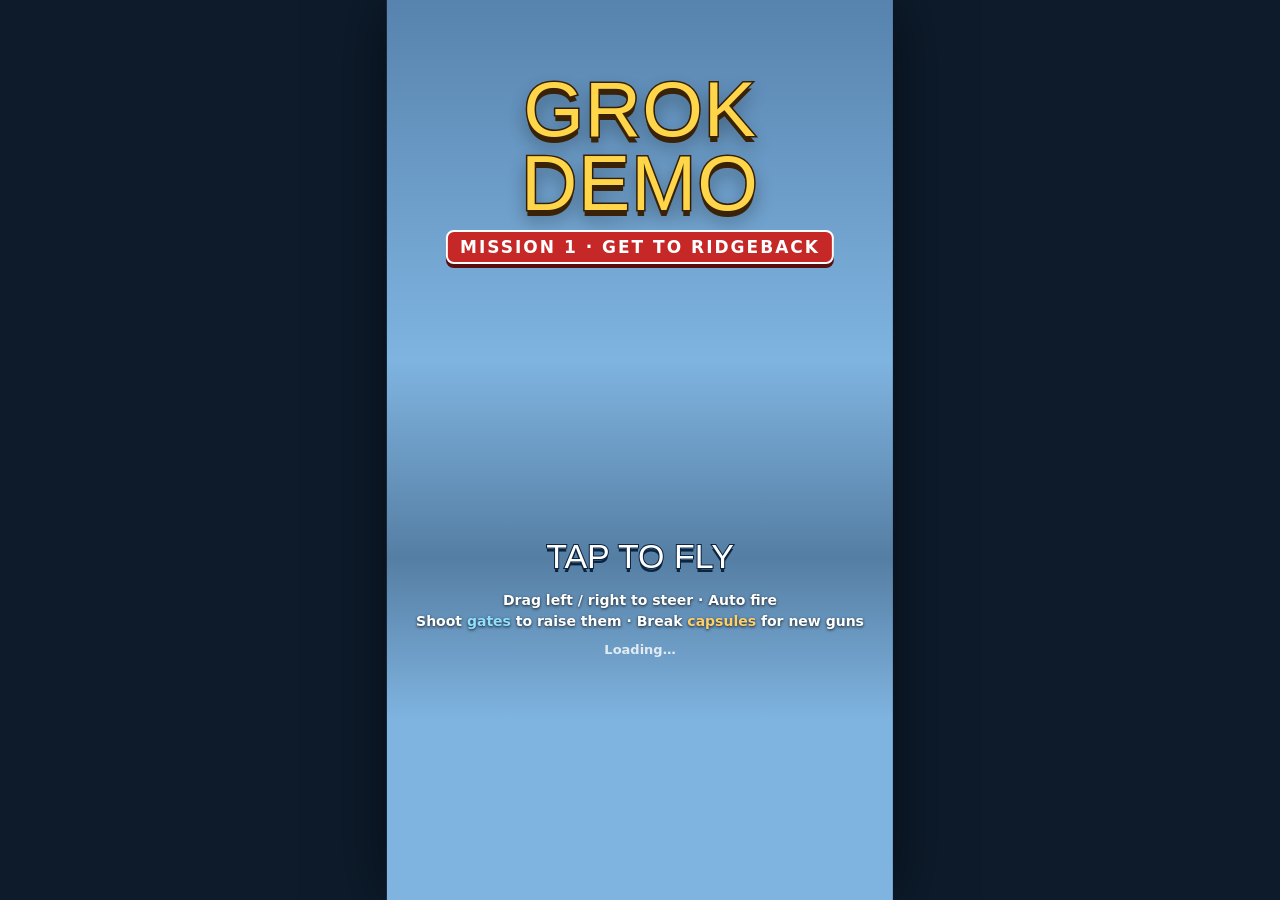
==== index.html @ 75868aa2 "Round 3: Mission 1 'Get to Ridgeback' with Bupé's new art - New top-down sprites cut from Bupé's she" ====
<!doctype html>
<html lang="en">
<head>
<meta charset="utf-8">
<meta name="viewport" content="width=device-width, initial-scale=1, maximum-scale=1, user-scalable=no, viewport-fit=cover">
<meta name="theme-color" content="#5fa4e5">
<meta name="apple-mobile-web-app-capable" content="yes">
<meta name="mobile-web-app-capable" content="yes">
<meta name="apple-mobile-web-app-status-bar-style" content="black-translucent">
<link rel="icon" href="data:,">
<title>Grok Demo · Mission 1: Get to Ridgeback</title>
<link rel="preload" href="assets/terrain.jpg?v=__BUILD__" as="image" crossorigin>
<link rel="preload" href="fonts/nunito.woff2" as="font" type="font/woff2" crossorigin>
<link rel="preload" href="fonts/lilita.woff2" as="font" type="font/woff2" crossorigin>
<link rel="stylesheet" href="style.css?v=__BUILD__">
</head>
<body>
<div id="wrap">
  <canvas id="gl"></canvas>
  <canvas id="ui"></canvas>
  <div id="hud" class="hidden">
    <div class="hudrow">
      <div id="hp"><div id="hpfill"></div><div id="hpseg"></div></div>
      <div id="prog"><div id="progfill"></div><div id="progboss"></div></div>
      <button id="mute" aria-label="Toggle sound">🔊</button>
    </div>
    <div id="weap"></div>
  </div>
  <div id="bossbar" class="hidden">
    <div id="bossname">KINGSTING</div>
    <div id="bossbg"><div id="bossfill"></div><div id="bosshp">0</div></div>
  </div>
  <div id="banner"></div>
  <div id="start" class="screen">
    <div class="logo">
      <div class="logo-top">GROK DEMO</div>
      <div class="logo-sub">MISSION 1 · GET TO RIDGEBACK</div>
    </div>
    <div class="spacer"></div>
    <div class="tap">TAP TO FLY</div>
    <div class="hint">Drag left / right to steer · Auto fire<br>Shoot <b class="b">gates</b> to raise them · Break <b>capsules</b> for new guns</div>
    <div id="loading">Loading…</div>
  </div>
  <div id="end" class="screen hidden">
    <div id="badgewrap">
      <img id="badge" src="assets/badge_complete.webp" alt="Mission complete">
      <div id="shine"></div>
      <div class="bstar s1">★</div><div class="bstar s2">★</div><div class="bstar s3">★</div>
    </div>
    <div class="card">
      <div id="endtitle">MISSION COMPLETE</div>
      <div id="endsub"></div>
      <div class="stats">
        <div><b id="st-kills">0</b><small>Bugs</small></div>
        <div><b id="st-drones">0</b><small>Drones</small></div>
        <div><b id="st-time">0s</b><small>Time</small></div>
      </div>
      <button id="again">FLY AGAIN</button>
    </div>
  </div>
</div>
<script type="module" src="game.js?v=__BUILD__"></script>
</body>
</html>
---- style.css ----
@font-face{font-family:'Lilita';src:url(fonts/lilita.woff2) format('woff2');font-display:swap}
@font-face{font-family:'NunitoG';src:url(fonts/nunito.woff2) format('woff2');font-weight:200 1000;font-display:swap}
*{box-sizing:border-box;-webkit-tap-highlight-color:transparent}
html,body{margin:0;height:100%;overflow:hidden;background:#0d1b2b;touch-action:none;overscroll-behavior:none;-webkit-user-select:none;user-select:none;-webkit-touch-callout:none;font-family:NunitoG,system-ui,sans-serif;color:#fff}
body{position:fixed;inset:0}
#wrap{position:absolute;top:0;bottom:0;left:50%;transform:translateX(-50%);width:100%;overflow:hidden;background:#7fb4e0;touch-action:none}
@media (min-aspect-ratio: 62/100){#wrap{width:calc(100dvh * 0.5625);width:calc(100vh * 0.5625);box-shadow:0 0 60px rgba(0,0,0,.5)}}
@supports (height:100dvh){@media (min-aspect-ratio: 62/100){#wrap{width:calc(100dvh * 0.5625)}}}
canvas{position:absolute;inset:0;width:100%;height:100%;display:block;touch-action:none}
.hidden{display:none!important}
#hud{position:absolute;left:0;right:0;top:0;padding:calc(env(safe-area-inset-top) + 10px) 12px 0;pointer-events:none}
.hudrow{display:flex;align-items:center;gap:10px}
#hp{position:relative;width:104px;height:16px;border-radius:9px;background:rgba(10,30,60,.55);border:2px solid rgba(255,255,255,.9);box-shadow:0 2px 4px rgba(0,0,0,.25);margin-right:12px;overflow:hidden}
#hp:before{content:'\2665';position:absolute;left:-1px;top:50%;transform:translateY(-52%);z-index:2;font-size:15px;color:#fff;text-shadow:0 1px 2px rgba(0,0,0,.6);padding-left:4px}
#hpfill{position:absolute;left:0;top:0;bottom:0;width:100%;background:hsl(120,90%,48%);transition:width .25s,background .25s}
#hpseg{position:absolute;left:50%;top:0;bottom:0;width:2px;margin-left:-1px;background:rgba(10,20,40,.85);z-index:1}
#weap{display:flex;align-items:center;gap:4px;margin-top:6px;font-family:NunitoG,system-ui,sans-serif;font-weight:900;font-size:13px;letter-spacing:.3px;text-shadow:0 1px 0 #123,0 0 4px rgba(0,0,0,.5);padding-left:2px}
#weap img{height:20px;filter:drop-shadow(0 1px 1px rgba(0,0,0,.6))}
#weap i{font-style:normal;color:#dff3ff;margin-left:6px;opacity:.9}
#prog{flex:1;height:12px;border-radius:8px;background:rgba(10,30,60,.45);border:2px solid rgba(255,255,255,.85);position:relative;overflow:visible;box-shadow:0 2px 4px rgba(0,0,0,.25)}
#progfill{position:absolute;left:0;top:0;bottom:0;width:0%;border-radius:6px;background:linear-gradient(#ffe36a,#ffae22)}
#progboss{position:absolute;right:-12px;top:50%;width:28px;height:28px;margin-top:-14px;border-radius:50%;background:#c62828 url(assets/wasp.webp) center/82% no-repeat;border:2px solid #fff;box-shadow:0 2px 4px rgba(0,0,0,.35)}
#mute{pointer-events:auto;width:40px;height:40px;border-radius:50%;border:2px solid rgba(255,255,255,.9);background:rgba(10,30,60,.45);color:#fff;font-size:18px;line-height:1;padding:0;margin-left:10px}
#banner{position:absolute;left:0;right:0;top:32%;text-align:center;font-family:Lilita,sans-serif;font-size:34px;letter-spacing:1px;color:#fff;-webkit-text-stroke:2px #0b2440;paint-order:stroke fill;text-shadow:0 4px 0 #0b2440,0 0 20px rgba(80,180,255,.7);pointer-events:none;opacity:0;transform:scale(.6);transition:opacity .25s,transform .25s}
#banner.show{opacity:1;transform:scale(1)}
#banner.warn{color:#ff5a4a;text-shadow:0 4px 0 #3a0b0b,0 0 24px rgba(255,60,40,.8)}
#banner small{display:block;font-size:17px;font-family:NunitoG,sans-serif;font-weight:900;-webkit-text-stroke:0;text-shadow:0 2px 3px rgba(0,0,0,.6)}
.screen{position:absolute;inset:0;display:flex;flex-direction:column;align-items:center;padding:calc(env(safe-area-inset-top) + 8vh) 20px calc(env(safe-area-inset-bottom) + 27vh)}
#start{background:linear-gradient(rgba(12,40,80,.35),rgba(12,40,80,0) 40%,rgba(8,25,50,.35) 62%,rgba(8,25,50,0) 80%)}
.logo{text-align:center;animation:drop .7s cubic-bezier(.2,1.4,.4,1) both}
.logo-top{font-family:Lilita,sans-serif;font-size:min(17vw,78px);line-height:.95;color:#ffd64a;-webkit-text-stroke:3px #3a2208;paint-order:stroke fill;text-shadow:0 6px 0 #3a2208,0 10px 18px rgba(0,0,0,.45);letter-spacing:1px}
.logo-sub{margin-top:10px;font-weight:900;font-size:min(3.9vw,17px);letter-spacing:2px;white-space:nowrap;color:#fff;background:#c62828;display:inline-block;padding:5px 12px;border-radius:8px;border:2px solid #fff;box-shadow:0 4px 0 #5a0e0e}
.spacer{flex:1}
.tap{font-family:Lilita,sans-serif;font-size:34px;color:#fff;-webkit-text-stroke:2px #0b2440;paint-order:stroke fill;text-shadow:0 4px 0 #0b2440;animation:pulse 1.1s ease-in-out infinite}
.hint{margin-top:14px;text-align:center;font-weight:800;font-size:14px;line-height:1.5;color:#fff;text-shadow:0 1px 3px rgba(0,0,0,.8)}
.hint b{color:#ffcf6a}.hint b.b{color:#8fe0ff}
#loading{margin-top:10px;font-weight:800;font-size:13px;opacity:.8}
@keyframes pulse{50%{transform:scale(1.08)}}
@keyframes drop{from{transform:translateY(-40px) scale(.7);opacity:0}}
#end{justify-content:center;background:rgba(8,20,40,.45)}
.card{width:min(88%,340px);background:linear-gradient(#1f4f86,#123056);border:3px solid #9fdcff;border-radius:22px;padding:22px 18px 20px;text-align:center;box-shadow:0 0 0 4px rgba(10,30,60,.6),0 16px 40px rgba(0,0,0,.5),inset 0 2px 0 rgba(255,255,255,.25);animation:drop .45s cubic-bezier(.2,1.4,.4,1) both}
#endtitle{font-family:Lilita,sans-serif;font-size:34px;color:#ffd64a;-webkit-text-stroke:2px #3a2208;paint-order:stroke fill;text-shadow:0 4px 0 #3a2208}
#end.lose #endtitle{color:#ff6a5a;-webkit-text-stroke-color:#3a0b0b;text-shadow:0 4px 0 #3a0b0b}
#endsub{font-weight:800;font-size:15px;margin-top:4px;opacity:.95}
.stats{display:flex;justify-content:space-around;margin:12px 0 18px}
.stats b{display:block;font-family:Lilita,sans-serif;font-size:28px;font-weight:400}
.stats small{font-weight:800;opacity:.8;font-size:12px;text-transform:uppercase;letter-spacing:1px}
#again{pointer-events:auto;font-family:Lilita,sans-serif;font-size:28px;color:#fff;border:0;border-radius:16px;padding:12px 34px;background:linear-gradient(#7fe05a,#3aa52a);box-shadow:0 5px 0 #1f6a14,0 8px 16px rgba(0,0,0,.35);-webkit-text-stroke:1.5px #1f5a14;paint-order:stroke fill;text-shadow:0 2px 0 #1f5a14;letter-spacing:1px}
#again:active{transform:translateY(3px);box-shadow:0 2px 0 #1f6a14}
#bossbar{position:absolute;left:14px;right:14px;top:calc(env(safe-area-inset-top) + 84px);pointer-events:none;text-align:center;animation:drop .5s cubic-bezier(.2,1.4,.4,1) both}
#bossname{display:inline-block;font-family:Lilita,sans-serif;font-size:20px;letter-spacing:2px;color:#fff;background:linear-gradient(#d8342a,#8a1410);border:2px solid #ffd0c0;border-radius:8px;padding:1px 14px 2px;box-shadow:0 3px 0 #4a0808;-webkit-text-stroke:1px #4a0808;paint-order:stroke fill;margin-bottom:-3px;position:relative;z-index:1}
#bossbg{position:relative;height:20px;border-radius:11px;background:#2a2f3a;border:3px solid #1b1e24;box-shadow:0 0 0 2px rgba(255,255,255,.75),0 4px 10px rgba(0,0,0,.4);overflow:hidden}
#bossfill{position:absolute;left:0;top:0;bottom:0;width:100%;background:linear-gradient(#ff8a4a,#e0321a 60%,#a81a0a);transition:width .12s}
#bosshp{position:absolute;inset:0;font-family:Lilita,sans-serif;font-size:15px;line-height:15px;color:#fff;-webkit-text-stroke:1px #3a0808;paint-order:stroke fill}
#end{justify-content:center;gap:6px}
#badgewrap{position:relative;width:min(96%,420px);aspect-ratio:820/336;margin-bottom:-4px;animation:badgepop .7s cubic-bezier(.2,1.5,.4,1) both;filter:drop-shadow(0 10px 18px rgba(0,0,0,.45))}
#badge{width:100%;height:100%;display:block}
#shine{position:absolute;inset:0;-webkit-mask:url(assets/badge_complete.webp) center/100% 100% no-repeat;mask:url(assets/badge_complete.webp) center/100% 100% no-repeat;background:linear-gradient(105deg,rgba(255,255,255,0) 35%,rgba(255,255,255,.85) 48%,rgba(255,250,210,.9) 52%,rgba(255,255,255,0) 65%) no-repeat;background-size:250% 100%;background-position:130% 0;mix-blend-mode:screen}
#end.play #shine{animation:shine 2.6s .7s ease-in-out infinite}
.bstar{position:absolute;width:9.4%;aspect-ratio:1;margin:-4.7% 0 0 -4.7%;display:flex;align-items:center;justify-content:center;font-size:min(9vw,40px);line-height:1;color:#ffd64a;-webkit-text-stroke:2px #6a3a00;paint-order:stroke fill;text-shadow:0 0 12px rgba(255,210,80,.9);opacity:0;transform:scale(0)}
.bstar.s1{left:37.4%;top:23.2%}.bstar.s2{left:50%;top:12.8%}.bstar.s3{left:62.4%;top:23.2%}
#end.play .bstar.on{animation:starpop .45s cubic-bezier(.2,1.8,.4,1) forwards}
#end.play .bstar.s1.on{animation-delay:.8s}#end.play .bstar.s2.on{animation-delay:1.05s}#end.play .bstar.s3.on{animation-delay:1.3s}
#end.lose #badgewrap{display:none}
#end .card{padding-top:16px}
#endtitle{font-size:28px}
@keyframes badgepop{0%{transform:scale(.2);opacity:0}60%{opacity:1}100%{transform:scale(1)}}
@keyframes shine{0%{background-position:130% 0}45%,100%{background-position:-30% 0}}
@keyframes starpop{0%{opacity:0;transform:scale(0) rotate(-40deg)}100%{opacity:1;transform:scale(1) rotate(0)}}
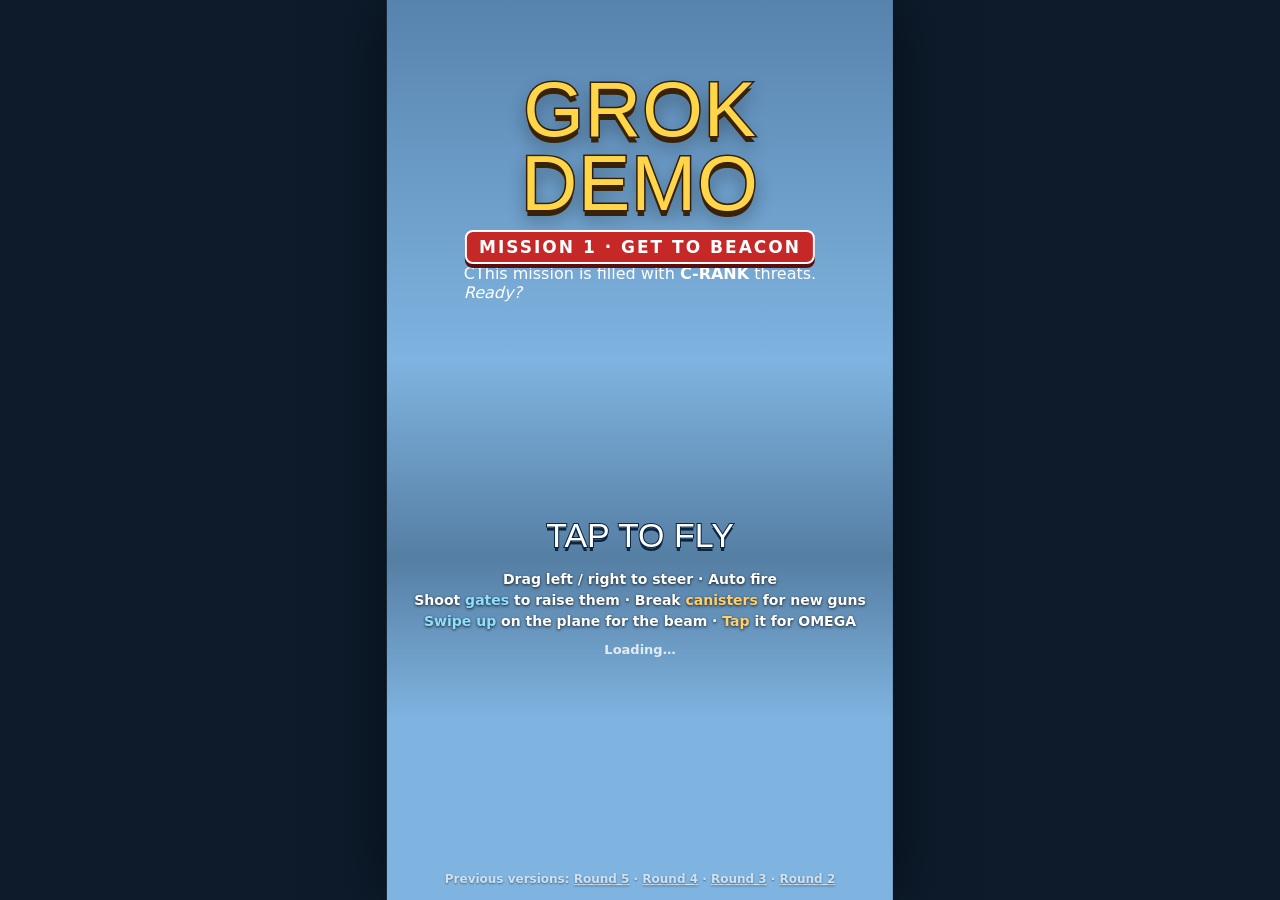
==== commit b4f3de18: "Round 6: the alien race is the Xora (Xora Queen, XORA results label, 'Xora swarm incoming' banner, R" ====
--- a/index.html
+++ b/index.html
@@ -8,10 +8,11 @@
 <meta name="mobile-web-app-capable" content="yes">
 <meta name="apple-mobile-web-app-status-bar-style" content="black-translucent">
 <link rel="icon" href="data:,">
-<title>Grok Demo · Mission 1: Get to Ridgeback</title>
+<title>Grok Demo · Mission 1: Get to Beacon</title>
 <link rel="preload" href="assets/terrain.jpg?v=__BUILD__" as="image" crossorigin>
 <link rel="preload" href="fonts/nunito.woff2" as="font" type="font/woff2" crossorigin>
 <link rel="preload" href="fonts/lilita.woff2" as="font" type="font/woff2" crossorigin>
+<link rel="preload" href="fonts/luckiest.woff2" as="font" type="font/woff2" crossorigin>
 <link rel="stylesheet" href="style.css?v=__BUILD__">
 </head>
 <body>
@@ -24,39 +25,60 @@
       <div id="prog"><div id="progfill"></div><div id="progboss"></div></div>
       <button id="mute" aria-label="Toggle sound">🔊</button>
     </div>
+    <div id="omega"><div id="omegafill"></div><span class="ol">OMEGA</span><span class="or">TAP THE PLANE!</span></div>
     <div id="weap"></div>
+    <div id="loot">
+      <span id="coinBox" class="lb"><i id="coinico" class="ico coin"></i><b id="coinN">0</b></span>
+      <span id="gemBox" class="lb hidden"><i id="gemico" class="ico gem"></i><b id="gemN">0</b></span>
+      <span id="diaBox" class="lb hidden"><i id="diaico" class="ico dia"></i><b id="diaN">0</b></span>
+    </div>
   </div>
   <div id="bossbar" class="hidden">
-    <div id="bossname">KINGSTING</div>
+    <div id="bossname">XORA QUEEN</div>
     <div id="bossbg"><div id="bossfill"></div><div id="bosshp">0</div></div>
   </div>
   <div id="banner"></div>
+  <div id="threat"></div>
   <div id="start" class="screen">
     <div class="logo">
       <div class="logo-top">GROK DEMO</div>
-      <div class="logo-sub">MISSION 1 · GET TO RIDGEBACK</div>
+      <div class="logo-sub">MISSION 1 · GET TO BEACON</div>
     </div>
+    <div class="threatcard"><span class="rank c">C</span><span>This mission is filled with <b>C-RANK</b> threats.<br><em>Ready?</em></span></div>
     <div class="spacer"></div>
     <div class="tap">TAP TO FLY</div>
-    <div class="hint">Drag left / right to steer · Auto fire<br>Shoot <b class="b">gates</b> to raise them · Break <b>capsules</b> for new guns</div>
+    <div class="hint">Drag left / right to steer · Auto fire<br>Shoot <b class="b">gates</b> to raise them · Break <b>canisters</b> for new guns<br><b class="b">Swipe up</b> on the plane for the beam · <b class="p">Tap</b> it for OMEGA</div>
     <div id="loading">Loading…</div>
+    <div id="prevver" onpointerdown="event.stopPropagation()">Previous versions: <a href="v5/">Round 5</a> · <a href="v4/">Round 4</a> · <a href="v3/">Round 3</a> · <a href="v2/">Round 2</a></div>
   </div>
   <div id="end" class="screen hidden">
+    <svg width="0" height="0" style="position:absolute" aria-hidden="true"><defs>
+      <radialGradient id="sgOn" cx="40%" cy="32%" r="75%"><stop offset="0" stop-color="#fff9c4"/><stop offset=".4" stop-color="#ffd83a"/><stop offset=".8" stop-color="#f59a00"/><stop offset="1" stop-color="#d86f00"/></radialGradient>
+      <radialGradient id="sgOff" cx="40%" cy="32%" r="75%"><stop offset="0" stop-color="#8a93a6"/><stop offset="1" stop-color="#454c5c"/></radialGradient>
+    </defs></svg>
     <div id="badgewrap">
+      <div id="rays"></div>
       <img id="badge" src="assets/badge_complete.webp" alt="Mission complete">
       <div id="shine"></div>
-      <div class="bstar s1">★</div><div class="bstar s2">★</div><div class="bstar s3">★</div>
+      <div class="bstar s1"></div><div class="bstar s2"></div><div class="bstar s3"></div>
     </div>
     <div class="card">
       <div id="endtitle">MISSION COMPLETE</div>
       <div id="endsub"></div>
+      <div id="rules"></div>
       <div class="stats">
-        <div><b id="st-kills">0</b><small>Bugs</small></div>
+        <div><b id="st-kills">0</b><small>Xora</small></div>
         <div><b id="st-drones">0</b><small>Drones</small></div>
         <div><b id="st-time">0s</b><small>Time</small></div>
       </div>
+      <div id="coinsum">
+        <div class="cs-top"><i class="ico coin"></i><b id="st-coins">0</b><small>COINS</small></div>
+        <div id="cs-rows"></div>
+        <div class="cs-gems"><span><i class="ico gem"></i>&times;<b id="st-gems">0</b></span><span><i class="ico dia"></i>&times;<b id="st-dia">0</b></span><span id="cs-bank"></span></div>
+      </div>
       <button id="again">FLY AGAIN</button>
     </div>
+    <canvas id="endfx"></canvas>
   </div>
 </div>
 <script type="module" src="game.js?v=__BUILD__"></script>
--- a/style.css
+++ b/style.css
@@ -19,7 +19,7 @@
 #weap i{font-style:normal;color:#dff3ff;margin-left:6px;opacity:.9}
 #prog{flex:1;height:12px;border-radius:8px;background:rgba(10,30,60,.45);border:2px solid rgba(255,255,255,.85);position:relative;overflow:visible;box-shadow:0 2px 4px rgba(0,0,0,.25)}
 #progfill{position:absolute;left:0;top:0;bottom:0;width:0%;border-radius:6px;background:linear-gradient(#ffe36a,#ffae22)}
-#progboss{position:absolute;right:-12px;top:50%;width:28px;height:28px;margin-top:-14px;border-radius:50%;background:#c62828 url(assets/wasp.webp) center/82% no-repeat;border:2px solid #fff;box-shadow:0 2px 4px rgba(0,0,0,.35)}
+#progboss{position:absolute;right:-12px;top:50%;width:28px;height:28px;margin-top:-14px;border-radius:50%;background:#c62828 url(assets/r2_boss.webp) center/86% no-repeat;border:2px solid #fff;box-shadow:0 2px 4px rgba(0,0,0,.35)}
 #mute{pointer-events:auto;width:40px;height:40px;border-radius:50%;border:2px solid rgba(255,255,255,.9);background:rgba(10,30,60,.45);color:#fff;font-size:18px;line-height:1;padding:0;margin-left:10px}
 #banner{position:absolute;left:0;right:0;top:32%;text-align:center;font-family:Lilita,sans-serif;font-size:34px;letter-spacing:1px;color:#fff;-webkit-text-stroke:2px #0b2440;paint-order:stroke fill;text-shadow:0 4px 0 #0b2440,0 0 20px rgba(80,180,255,.7);pointer-events:none;opacity:0;transform:scale(.6);transition:opacity .25s,transform .25s}
 #banner.show{opacity:1;transform:scale(1)}
@@ -67,3 +67,5 @@
 @keyframes badgepop{0%{transform:scale(.2);opacity:0}60%{opacity:1}100%{transform:scale(1)}}
 @keyframes shine{0%{background-position:130% 0}45%,100%{background-position:-30% 0}}
 @keyframes starpop{0%{opacity:0;transform:scale(0) rotate(-40deg)}100%{opacity:1;transform:scale(1) rotate(0)}}
+#prevver{position:absolute;bottom:calc(env(safe-area-inset-bottom) + 14px);left:50%;transform:translateX(-50%);font-size:12px;font-weight:700;color:#fff;opacity:.6;white-space:nowrap;text-shadow:0 1px 2px rgba(0,0,0,.7)}
+#prevver a{color:#fff;text-decoration:underline}
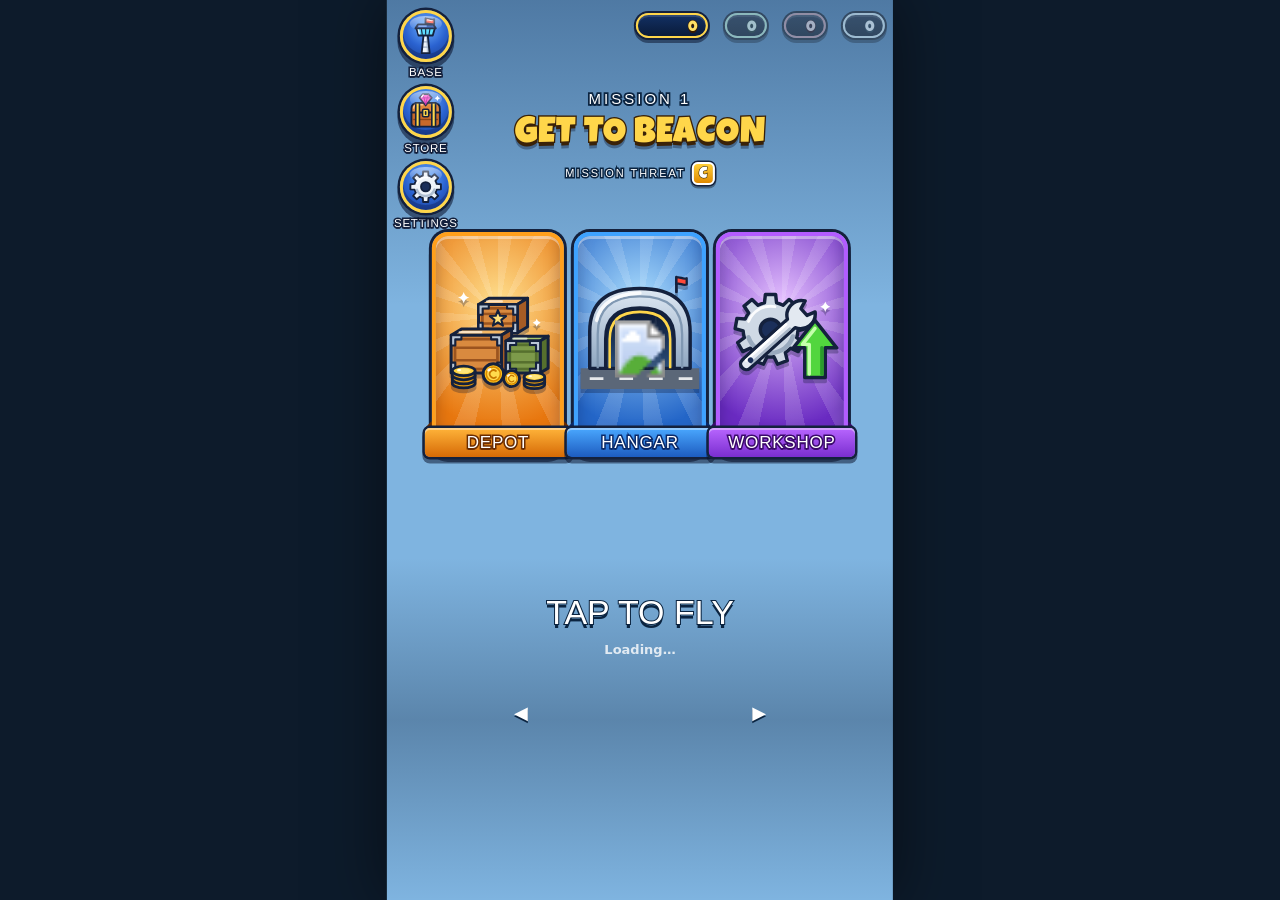
==== commit 2ba22f93: "Round 13 (area A): home screen, Workshop, Settings, bank, preview panels, SHOT DOWN rebuilt, hard re" ====
--- a/index.html
+++ b/index.html
@@ -14,6 +14,7 @@
 <link rel="preload" href="fonts/lilita.woff2" as="font" type="font/woff2" crossorigin>
 <link rel="preload" href="fonts/luckiest.woff2" as="font" type="font/woff2" crossorigin>
 <link rel="stylesheet" href="style.css?v=__BUILD__">
+<link rel="stylesheet" href="meta.css?v=__BUILD__">
 </head>
 <body>
 <div id="wrap">
@@ -23,13 +24,14 @@
     <div class="hudrow">
       <div id="hp"><div id="hpfill"></div><div id="hpseg"></div></div>
       <div id="prog"><div id="progfill"></div><div id="progboss"></div></div>
-      <button id="mute" aria-label="Toggle sound">🔊</button>
+      <button id="mute" aria-label="Toggle sound"><svg viewBox="0 0 32 32" aria-hidden="true"><path d="M4 12 H10 L18 5 V27 L10 20 H4 Z" fill="#fff" stroke="#14213d" stroke-width="2.4" stroke-linejoin="round"/><path class="mw" d="M22 11 Q25 16 22 21 M25.5 7.5 Q31 16 25.5 24.5" fill="none" stroke="#fff" stroke-width="2.6" stroke-linecap="round"/><path class="mx" d="M22 12 L30 20 M30 12 L22 20" stroke="#ff6a5a" stroke-width="3.4" stroke-linecap="round"/></svg></button>
     </div>
-    <div id="omega"><div id="omegafill"></div><span class="ol">OMEGA</span><span class="or">TAP THE PLANE!</span></div>
+    <div id="omega"><div id="omegafill"></div><span class="ol">OMEGA</span><span class="or"><i class="dtap"></i><i class="dtap d2"></i></span></div>
     <div id="weap"></div>
     <div id="loot">
       <span id="coinBox" class="lb"><i id="coinico" class="ico coin"></i><b id="coinN">0</b></span>
       <span id="gemBox" class="lb hidden"><i id="gemico" class="ico gem"></i><b id="gemN">0</b></span>
+      <span id="rbBox" class="lb hidden"><i id="rbico" class="ico ruby"></i><b id="rbN">0</b></span>
       <span id="diaBox" class="lb hidden"><i id="diaico" class="ico dia"></i><b id="diaN">0</b></span>
     </div>
   </div>
@@ -39,17 +41,34 @@
   </div>
   <div id="banner"></div>
   <div id="threat"></div>
+  <div id="tut"></div>
   <div id="start" class="screen">
-    <div class="logo">
-      <div class="logo-top">GROK DEMO</div>
-      <div class="logo-sub">MISSION 1 · GET TO BEACON</div>
+    <!-- round 13: the home screen: Base, Store and Settings top left, the bank top right, the mission, the Depot, Hangar and Workshop cards (art drawn by meta.js) -->
+    <div id="t-left" class="t-ui">
+      <button class="t-ico" id="tb-base" data-open="base" aria-label="Base"><i class="t-btn" data-art="base"></i><span>BASE</span></button>
+      <button class="t-ico" id="tb-store" data-open="store" aria-label="Store"><i class="t-btn" data-art="store"></i><span>STORE</span></button>
+      <button class="t-ico" id="tb-settings" data-open="settings" aria-label="Settings"><i class="t-btn" data-art="settings"></i><span>SETTINGS</span></button>
     </div>
-    <div class="threatcard"><span class="rank c">C</span><span>This mission is filled with <b>C-RANK</b> threats.<br><em>Ready?</em></span></div>
+    <div id="t-bank" class="t-ui">
+      <span class="t-pill coins" id="tbk-coins"><i class="ico coin"></i><b>0</b></span>
+      <span class="t-pill gems" id="tbk-gems"><i class="ico gem"></i><b>0</b></span>
+      <span class="t-pill rubies" id="tbk-rubies"><i class="ico ruby"></i><b>0</b></span>
+      <span class="t-pill diamonds" id="tbk-diamonds"><i class="ico dia"></i><b>0</b></span>
+    </div>
+    <div id="t-mission">
+      <div class="tm-kick">MISSION 1</div>
+      <div class="tm-name">GET TO BEACON</div>
+      <div class="tm-threat"><span>MISSION THREAT</span><span class="rank c">C</span></div>
+    </div>
+    <div id="t-cards" class="t-ui">
+      <button class="t-card depot" id="tc-depot" data-open="depot" aria-label="Depot"><span class="tc-in"><span class="tc-art" data-art="depot"></span><i class="tc-glint"></i></span><span class="tc-name">DEPOT</span></button>
+      <button class="t-card hangar" id="tc-hangar" data-open="hangar" aria-label="Hangar"><span class="tc-in"><span class="tc-art" data-art="hangar"></span><i class="tc-glint"></i></span><span class="tc-name">HANGAR</span></button>
+      <button class="t-card workshop" id="tc-workshop" data-open="workshop" aria-label="Workshop"><span class="tc-in"><span class="tc-art" data-art="workshop"></span><i class="tc-glint"></i></span><span class="tc-name">WORKSHOP</span><i class="tc-badge" id="tc-ws-badge"></i></button>
+    </div>
     <div class="spacer"></div>
     <div class="tap">TAP TO FLY</div>
-    <div class="hint">Drag left / right to steer · Auto fire<br>Shoot <b class="b">gates</b> to raise them · Break <b>canisters</b> for new guns<br><b class="b">Swipe up</b> on the plane for the beam · <b class="p">Tap</b> it for OMEGA</div>
+    <div id="steerhand" aria-hidden="true"><div class="track"><i class="al">◀</i><i class="ar">▶</i></div><div class="sh"></div></div>
     <div id="loading">Loading…</div>
-    <div id="prevver" onpointerdown="event.stopPropagation()">Previous versions: <a href="v5/">Round 5</a> · <a href="v4/">Round 4</a> · <a href="v3/">Round 3</a> · <a href="v2/">Round 2</a></div>
   </div>
   <div id="end" class="screen hidden">
     <svg width="0" height="0" style="position:absolute" aria-hidden="true"><defs>
@@ -61,26 +80,33 @@
       <img id="badge" src="assets/badge_complete.webp" alt="Mission complete">
       <div id="shine"></div>
       <div class="bstar s1"></div><div class="bstar s2"></div><div class="bstar s3"></div>
+      <div id="lplate"><b>SHOT DOWN</b></div>
     </div>
-    <div class="card">
-      <div id="endtitle">MISSION COMPLETE</div>
-      <div id="endsub"></div>
-      <div id="rules"></div>
-      <div class="stats">
-        <div><b id="st-kills">0</b><small>Xora</small></div>
-        <div><b id="st-drones">0</b><small>Drones</small></div>
-        <div><b id="st-time">0s</b><small>Time</small></div>
-      </div>
-      <div id="coinsum">
-        <div class="cs-top"><i class="ico coin"></i><b id="st-coins">0</b><small>COINS</small></div>
-        <div id="cs-rows"></div>
-        <div class="cs-gems"><span><i class="ico gem"></i>&times;<b id="st-gems">0</b></span><span><i class="ico dia"></i>&times;<b id="st-dia">0</b></span><span id="cs-bank"></span></div>
-      </div>
-      <button id="again">FLY AGAIN</button>
+    <!-- round 13: SHOT DOWN in the results style: how far you got, the coins you keep, one picture of the cause -->
+    <div id="lose">
+      <div id="l-dist"><div class="l-track"><div id="l-fill"></div><i id="l-plane"></i></div><i class="l-beacon" data-art="beacon"></i></div>
+      <div id="l-coins"><i class="ico coin"></i><b id="l-coinN">0</b></div>
+      <div id="l-stones"></div>
+      <div id="l-cause"><div class="l-pic"></div><b></b></div>
+      <div class="l-btns"><button id="upg">UPGRADE</button><button id="again">FLY AGAIN</button></div>
     </div>
+    <!-- round 7: the Mission Complete sequence (coins, drones, star bonus, stones, total) -->
+    <div id="res">
+      <div id="r-name">BEACON IN SIGHT</div>
+      <div id="r-coins"><div class="r-halo"></div><i id="r-coinico" class="ico coin"></i><span id="r-coinW"><b id="r-coinN">0</b><div id="r-bonus"></div></span></div>
+      <div id="r-drones"><div class="r-dtop"><i id="r-droneico" class="ico drone"></i><b id="r-droneN">0</b><div class="r-dlab"><span>DRONES</span><div id="r-mult">&times;0.4</div></div></div></div>
+      <div id="r-stones"></div>
+      <button id="again2" class="againbtn">CONTINUE</button>
+      <div id="r-bank"></div>
+    </div>
+    <div id="r-flash"></div>
     <canvas id="endfx"></canvas>
   </div>
+  <!-- round 13: the panels (Workshop, Settings, Store, Depot, Hangar, Base) slide up over the title; meta.js fills them -->
+  <div id="meta" class="hidden"><div class="m-scrim"></div><div class="m-sheet"><div class="m-head"><div class="m-title"></div><button class="m-close" aria-label="Close"></button></div><div class="m-body"></div></div></div>
+  <div id="mfx"></div>
 </div>
+<script type="module" src="meta.js?v=__BUILD__"></script>
 <script type="module" src="game.js?v=__BUILD__"></script>
 </body>
 </html>
--- a/style.css
+++ b/style.css
@@ -27,26 +27,12 @@
 #banner small{display:block;font-size:17px;font-family:NunitoG,sans-serif;font-weight:900;-webkit-text-stroke:0;text-shadow:0 2px 3px rgba(0,0,0,.6)}
 .screen{position:absolute;inset:0;display:flex;flex-direction:column;align-items:center;padding:calc(env(safe-area-inset-top) + 8vh) 20px calc(env(safe-area-inset-bottom) + 27vh)}
 #start{background:linear-gradient(rgba(12,40,80,.35),rgba(12,40,80,0) 40%,rgba(8,25,50,.35) 62%,rgba(8,25,50,0) 80%)}
-.logo{text-align:center;animation:drop .7s cubic-bezier(.2,1.4,.4,1) both}
-.logo-top{font-family:Lilita,sans-serif;font-size:min(17vw,78px);line-height:.95;color:#ffd64a;-webkit-text-stroke:3px #3a2208;paint-order:stroke fill;text-shadow:0 6px 0 #3a2208,0 10px 18px rgba(0,0,0,.45);letter-spacing:1px}
-.logo-sub{margin-top:10px;font-weight:900;font-size:min(3.9vw,17px);letter-spacing:2px;white-space:nowrap;color:#fff;background:#c62828;display:inline-block;padding:5px 12px;border-radius:8px;border:2px solid #fff;box-shadow:0 4px 0 #5a0e0e}
 .spacer{flex:1}
 .tap{font-family:Lilita,sans-serif;font-size:34px;color:#fff;-webkit-text-stroke:2px #0b2440;paint-order:stroke fill;text-shadow:0 4px 0 #0b2440;animation:pulse 1.1s ease-in-out infinite}
-.hint{margin-top:14px;text-align:center;font-weight:800;font-size:14px;line-height:1.5;color:#fff;text-shadow:0 1px 3px rgba(0,0,0,.8)}
-.hint b{color:#ffcf6a}.hint b.b{color:#8fe0ff}
 #loading{margin-top:10px;font-weight:800;font-size:13px;opacity:.8}
 @keyframes pulse{50%{transform:scale(1.08)}}
 @keyframes drop{from{transform:translateY(-40px) scale(.7);opacity:0}}
 #end{justify-content:center;background:rgba(8,20,40,.45)}
-.card{width:min(88%,340px);background:linear-gradient(#1f4f86,#123056);border:3px solid #9fdcff;border-radius:22px;padding:22px 18px 20px;text-align:center;box-shadow:0 0 0 4px rgba(10,30,60,.6),0 16px 40px rgba(0,0,0,.5),inset 0 2px 0 rgba(255,255,255,.25);animation:drop .45s cubic-bezier(.2,1.4,.4,1) both}
-#endtitle{font-family:Lilita,sans-serif;font-size:34px;color:#ffd64a;-webkit-text-stroke:2px #3a2208;paint-order:stroke fill;text-shadow:0 4px 0 #3a2208}
-#end.lose #endtitle{color:#ff6a5a;-webkit-text-stroke-color:#3a0b0b;text-shadow:0 4px 0 #3a0b0b}
-#endsub{font-weight:800;font-size:15px;margin-top:4px;opacity:.95}
-.stats{display:flex;justify-content:space-around;margin:12px 0 18px}
-.stats b{display:block;font-family:Lilita,sans-serif;font-size:28px;font-weight:400}
-.stats small{font-weight:800;opacity:.8;font-size:12px;text-transform:uppercase;letter-spacing:1px}
-#again{pointer-events:auto;font-family:Lilita,sans-serif;font-size:28px;color:#fff;border:0;border-radius:16px;padding:12px 34px;background:linear-gradient(#7fe05a,#3aa52a);box-shadow:0 5px 0 #1f6a14,0 8px 16px rgba(0,0,0,.35);-webkit-text-stroke:1.5px #1f5a14;paint-order:stroke fill;text-shadow:0 2px 0 #1f5a14;letter-spacing:1px}
-#again:active{transform:translateY(3px);box-shadow:0 2px 0 #1f6a14}
 #bossbar{position:absolute;left:14px;right:14px;top:calc(env(safe-area-inset-top) + 84px);pointer-events:none;text-align:center;animation:drop .5s cubic-bezier(.2,1.4,.4,1) both}
 #bossname{display:inline-block;font-family:Lilita,sans-serif;font-size:20px;letter-spacing:2px;color:#fff;background:linear-gradient(#d8342a,#8a1410);border:2px solid #ffd0c0;border-radius:8px;padding:1px 14px 2px;box-shadow:0 3px 0 #4a0808;-webkit-text-stroke:1px #4a0808;paint-order:stroke fill;margin-bottom:-3px;position:relative;z-index:1}
 #bossbg{position:relative;height:20px;border-radius:11px;background:#2a2f3a;border:3px solid #1b1e24;box-shadow:0 0 0 2px rgba(255,255,255,.75),0 4px 10px rgba(0,0,0,.4);overflow:hidden}
@@ -61,11 +47,468 @@
 .bstar.s1{left:37.4%;top:23.2%}.bstar.s2{left:50%;top:12.8%}.bstar.s3{left:62.4%;top:23.2%}
 #end.play .bstar.on{animation:starpop .45s cubic-bezier(.2,1.8,.4,1) forwards}
 #end.play .bstar.s1.on{animation-delay:.8s}#end.play .bstar.s2.on{animation-delay:1.05s}#end.play .bstar.s3.on{animation-delay:1.3s}
-#end.lose #badgewrap{display:none}
-#end .card{padding-top:16px}
-#endtitle{font-size:28px}
 @keyframes badgepop{0%{transform:scale(.2);opacity:0}60%{opacity:1}100%{transform:scale(1)}}
 @keyframes shine{0%{background-position:130% 0}45%,100%{background-position:-30% 0}}
 @keyframes starpop{0%{opacity:0;transform:scale(0) rotate(-40deg)}100%{opacity:1;transform:scale(1) rotate(0)}}
-#prevver{position:absolute;bottom:calc(env(safe-area-inset-bottom) + 14px);left:50%;transform:translateX(-50%);font-size:12px;font-weight:700;color:#fff;opacity:.6;white-space:nowrap;text-shadow:0 1px 2px rgba(0,0,0,.7)}
-#prevver a{color:#fff;text-decoration:underline}
+/* ---- round 5 ---- */
+@font-face{font-family:'LuckiestG';src:url(fonts/luckiest.woff2) format('woff2');font-display:swap}
+/* Omega Beam charge bar */
+#omega{position:relative;width:150px;height:14px;margin-top:7px;border-radius:8px;background:rgba(30,10,60,.55);border:2px solid rgba(230,210,255,.9);overflow:hidden;box-shadow:0 2px 4px rgba(0,0,0,.25)}
+#omegafill{position:absolute;left:0;top:0;bottom:0;width:0;background:linear-gradient(90deg,#6a2cff,#b77bff 70%,#f2e6ff);transition:width .15s}
+#omega span{position:absolute;inset:0;font-family:LuckiestG,Lilita,sans-serif;font-size:11px;line-height:14px;letter-spacing:1px;padding-left:6px;color:#fff;-webkit-text-stroke:.6px #2a0a4a;paint-order:stroke fill}
+#omega .or{display:none;text-align:center;padding:0}
+#omega.full{border-color:#fff;animation:omegaPulse .6s ease-in-out infinite alternate}
+#omega.full .ol{display:none}#omega.full .or{display:block}
+#omega.full #omegafill{background:linear-gradient(90deg,#9a5cff,#f4e8ff,#9a5cff);background-size:200% 100%;animation:omegaFlow 1s linear infinite}
+@keyframes omegaPulse{from{box-shadow:0 0 6px 2px rgba(190,140,255,.7)}to{box-shadow:0 0 16px 6px rgba(230,200,255,1)}}
+@keyframes omegaFlow{to{background-position:-200% 0}}
+#weap i.bm{color:#9fe0ff}#weap i.drain{color:#ff8a7a}
+/* Mission Complete: the gold strip stomps down, cartoon stars thud into their slots */
+#endfx{position:absolute;inset:0;width:100%;height:100%;pointer-events:none;z-index:5}
+#badgewrap{animation:none;opacity:0}
+#badgewrap.stomp{animation:stomp .62s cubic-bezier(.55,0,1,.45) both}
+@keyframes stomp{0%{opacity:0;transform:scale(3.4) rotate(-6deg)}20%{opacity:1}53%{transform:scale(1) rotate(0)}64%{transform:scale(1.1,.84) translateY(6%)}78%{transform:scale(.96,1.05)}90%{transform:scale(1.02,.98)}100%{opacity:1;transform:scale(1)}}
+#end.play #shine{animation:none}
+#end.landed #shine{animation:shine 2.6s .6s ease-in-out infinite}
+.bstar{width:12.5%;margin:-6.25% 0 0 -6.25%;font-size:0;text-shadow:none;-webkit-text-stroke:0;filter:drop-shadow(0 3px 0 rgba(60,30,0,.55))}
+.bstar svg{width:100%;height:100%;display:block;overflow:visible}
+.bstar.off{opacity:0;transform:scale(.7)}
+#end.landed .bstar.off{opacity:.8;transform:scale(.72);transition:opacity .3s,transform .3s}
+#end.play .bstar.on{animation:none;opacity:0}
+#end.play .bstar.on.pop{animation:starpop .3s cubic-bezier(.2,1.8,.4,1) forwards}
+#end.play .bstar.on.land{animation:starland .5s cubic-bezier(.6,0,1,.5) forwards}
+@keyframes starland{0%{opacity:0;transform:scale(3) rotate(-35deg)}40%{opacity:1}46%{transform:scale(1) rotate(0)}62%{transform:scale(1.28,.72)}78%{transform:scale(.9,1.12)}90%{transform:scale(1.05,.95)}100%{opacity:1;transform:scale(1)}}
+#end.mega .bstar.on svg{animation:starGlow .8s ease-in-out infinite alternate}
+@keyframes starGlow{from{filter:drop-shadow(0 0 4px #fff3a0)}to{filter:drop-shadow(0 0 16px #ffe060) brightness(1.15)}}
+#rays{position:absolute;left:50%;top:44%;width:190%;aspect-ratio:1;transform:translate(-50%,-50%);border-radius:50%;opacity:0;pointer-events:none;z-index:-1;
+  background:repeating-conic-gradient(from 0deg,rgba(255,236,150,.55) 0 9deg,rgba(255,236,150,0) 9deg 22deg);-webkit-mask:radial-gradient(closest-side,#000 25%,transparent 100%);mask:radial-gradient(closest-side,#000 25%,transparent 100%)}
+#end.nice #rays{opacity:.45;animation:spin 14s linear infinite;transition:opacity .6s}
+#end.mega #rays{opacity:1;animation:spin 7s linear infinite;transition:opacity .4s}
+#end.mega #badgewrap{filter:drop-shadow(0 0 22px rgba(255,220,90,.95)) drop-shadow(0 10px 18px rgba(0,0,0,.45))}
+@keyframes spin{to{transform:translate(-50%,-50%) rotate(360deg)}}
+#end.shk-big{animation:shkBig .45s ease-out}
+#end.shk-small{animation:shkSmall .22s ease-out}
+@keyframes shkBig{0%{transform:translate(0,0)}15%{transform:translate(-9px,11px)}30%{transform:translate(8px,-7px)}45%{transform:translate(-6px,5px)}60%{transform:translate(4px,-3px)}80%{transform:translate(-2px,1px)}100%{transform:translate(0,0)}}
+@keyframes shkSmall{0%{transform:translate(0,0)}25%{transform:translate(-3px,4px)}50%{transform:translate(3px,-2px)}75%{transform:translate(-1px,1px)}100%{transform:translate(0,0)}}
+/* ---- round 6 ---- */
+/* HUD loot counters (coins, gems, diamonds) */
+#loot{position:absolute;right:12px;top:calc(env(safe-area-inset-top) + 58px);display:flex;flex-direction:column;align-items:flex-end;gap:4px}
+#loot .lb{display:flex;align-items:center;gap:4px;padding:2px 9px 2px 3px;border-radius:14px;background:rgba(40,24,0,.55);border:2px solid rgba(255,220,110,.95);box-shadow:0 2px 4px rgba(0,0,0,.3);font-family:LuckiestG,Lilita,sans-serif;font-size:16px;line-height:18px;color:#ffe066;-webkit-text-stroke:.8px #3a1d00;paint-order:stroke fill;min-width:62px;justify-content:flex-start}
+#loot .lb b{font-weight:400}
+#loot #gemBox{border-color:#7dffb0;color:#bfffd8;background:rgba(0,40,20,.55)}
+#loot #diaBox{border-color:#bff4ff;color:#e8fbff;background:rgba(0,30,50,.55)}
+.ico{display:inline-block;width:20px;height:20px;background:center/contain no-repeat;vertical-align:middle}
+.ico.coin{background-image:var(--coin)}.ico.gem{background-image:var(--gem)}.ico.dia{background-image:var(--dia)}
+#loot .bump{animation:lbump .22s ease-out}
+@keyframes lbump{40%{transform:scale(1.18)}}
+#weap i.rf{color:#d8ff6a}
+/* threat ranks */
+.rank{flex:none;width:40px;height:40px;border-radius:9px;display:flex;align-items:center;justify-content:center;font-family:LuckiestG,Lilita,sans-serif;font-size:28px;padding-top:4px;color:#fff;-webkit-text-stroke:1.2px #2a1a00;paint-order:stroke fill;border:2px solid #fff;box-shadow:0 3px 0 rgba(0,0,0,.35)}
+.rank.c{background:linear-gradient(#ffcf3a,#e08a00)}
+#threat{position:absolute;left:-4%;right:-4%;top:21%;display:flex;align-items:center;justify-content:center;gap:12px;padding:12px 0;pointer-events:none;opacity:0;transform:scaleY(0);
+  background:repeating-linear-gradient(-45deg,rgba(20,0,0,.9) 0 18px,rgba(150,10,10,.9) 18px 36px);border-top:4px solid #ffcf3a;border-bottom:4px solid #ffcf3a;box-shadow:0 0 30px rgba(255,40,20,.8)}
+#threat.show{animation:thrIn .45s cubic-bezier(.2,1.6,.4,1) forwards,thrFlash .5s .45s steps(2) 6}
+#threat.out{opacity:1;transform:scaleY(1);animation:thrOut .35s ease-in forwards}
+#threat .tr-rank{width:58px;height:58px;border-radius:12px;background:linear-gradient(#ff5a3a,#a8100a);border:3px solid #fff;font-family:LuckiestG,Lilita,sans-serif;font-size:42px;padding-top:6px;display:flex;align-items:center;justify-content:center;color:#fff;-webkit-text-stroke:1.5px #3a0000;paint-order:stroke fill;box-shadow:0 0 18px rgba(255,80,40,.9)}
+#threat .tr-txt{text-align:left}
+#threat b{display:block;font-family:LuckiestG,Lilita,sans-serif;font-weight:400;font-size:30px;line-height:1;color:#ffcf3a;-webkit-text-stroke:1.5px #3a0a00;paint-order:stroke fill;text-shadow:0 3px 0 #3a0a00;letter-spacing:1px}
+#threat small{display:block;margin-top:4px;font-family:LuckiestG,Lilita,sans-serif;font-size:16.5px;letter-spacing:1px;color:#fff;-webkit-text-stroke:1px #3a0000;paint-order:stroke fill}
+@keyframes thrIn{0%{opacity:0;transform:scaleY(0) scaleX(1.4)}100%{opacity:1;transform:scaleY(1)}}
+@keyframes thrFlash{0%{filter:brightness(1)}100%{filter:brightness(1.6)}}
+@keyframes thrOut{to{opacity:0;transform:scaleY(0)}}
+/* results: coin tally */
+/* the weapon line leaves room for the loot counters on the right */
+#weap{flex-wrap:wrap;max-width:calc(100% - 92px);row-gap:0}
+#weap b,#weap i{white-space:nowrap}
+/* results: the card is taller now (coin tally), so centre it in the full screen */
+#end{padding-top:calc(env(safe-area-inset-top) + 3vh);padding-bottom:calc(env(safe-area-inset-bottom) + 2vh)}
+/* ---- round 7 ---- */
+/* HUD ruby counter */
+.ico.ruby{background-image:var(--ruby)}.ico.drone{background-image:var(--drone)}
+#loot #rbBox{border-color:#ff8aa0;color:#ffd0da;background:rgba(50,0,12,.55)}
+/* Mission Complete: the old card is only for SHOT DOWN; the win screen is the timed #res sequence */
+#end.lose #res,#end.lose #r-flash{display:none}
+#end.win{gap:0;justify-content:flex-start;padding-top:calc(env(safe-area-inset-top) + 5.5vh);padding-bottom:calc(env(safe-area-inset-bottom) + 2vh)}
+#badgewrap.shown{animation:none;opacity:1;transform:none}
+.bstar.on.shown{opacity:1!important;transform:none!important;animation:none!important}
+#res{position:relative;width:min(94%,372px);flex:1;max-height:560px;display:flex;flex-direction:column;align-items:center;justify-content:space-evenly;margin-top:-10px;padding:14px 12px 16px;border-radius:28px;
+  background:radial-gradient(130% 70% at 50% 18%,rgba(44,104,178,.94),rgba(16,40,84,.95) 70%);border:3px solid #9fdcff;box-shadow:0 0 0 4px rgba(10,30,60,.55),0 18px 40px rgba(0,0,0,.5),inset 0 2px 0 rgba(255,255,255,.25);
+  opacity:0;transform:translateY(40px) scale(.92)}
+#end.win.landed #res{opacity:1;transform:none;transition:opacity .25s,transform .45s cubic-bezier(.2,1.5,.4,1)}
+#res>*{flex:none}
+#r-name{font-family:Lilita,sans-serif;font-size:36px;line-height:1;padding-top:6px;letter-spacing:1px;color:#ffd64a;-webkit-text-stroke:2px #3a2208;paint-order:stroke fill;text-shadow:0 4px 0 #3a2208,0 0 18px rgba(255,200,60,.35);opacity:0;transform:translateY(-60px) scale(1.5)}
+#r-name.rin{animation:rDrop .5s cubic-bezier(.3,1.6,.5,1) forwards}
+@keyframes rDrop{0%{opacity:0;transform:translateY(-60px) scale(1.5)}55%{opacity:1;transform:translateY(4px) scale(.95,1.08)}75%{transform:translateY(0) scale(1.05,.95)}100%{opacity:1;transform:none}}
+/* coins */
+#r-coins{position:relative;display:flex;align-items:center;justify-content:center;gap:12px;height:100px;min-width:280px;opacity:0;transform:scale(0)}
+#r-coins.rin{animation:rPop .45s cubic-bezier(.2,1.8,.4,1) forwards}
+@keyframes rPop{0%{opacity:0;transform:scale(0)}100%{opacity:1;transform:scale(1)}}
+#r-coins.rin.punch{animation:rPunch .55s cubic-bezier(.2,1.6,.4,1) forwards}
+@keyframes rPunch{0%{opacity:1;transform:scale(1)}20%{transform:scale(1.45) rotate(-3deg)}45%{transform:scale(.9,1.1)}70%{transform:scale(1.07,.95)}100%{opacity:1;transform:scale(1)}}
+#r-coins.rin.land{animation:rLand .6s cubic-bezier(.5,0,.6,1.4) forwards}
+@keyframes rLand{0%{opacity:1;transform:scale(1.8) translateY(-14px)}35%{transform:scale(1) translateY(0)}50%{transform:scale(1.18,.82)}68%{transform:scale(.94,1.07)}84%{transform:scale(1.03,.98)}100%{opacity:1;transform:scale(1)}}
+#r-coins .r-halo{position:absolute;left:50%;top:50%;width:300px;height:300px;margin:-150px 0 0 -150px;border-radius:50%;pointer-events:none;opacity:.35;z-index:-1;
+  background:repeating-conic-gradient(from 0deg,rgba(255,226,120,.55) 0 8deg,rgba(255,226,120,0) 8deg 20deg);-webkit-mask:radial-gradient(closest-side,#000 20%,transparent 100%);mask:radial-gradient(closest-side,#000 20%,transparent 100%);animation:spinH 10s linear infinite}
+#r-coins.final .r-halo{opacity:1;animation-duration:5s}
+@keyframes spinH{to{transform:rotate(360deg)}}
+#r-coinico{width:74px;height:74px;flex:none;filter:drop-shadow(0 4px 0 rgba(58,29,0,.6)) drop-shadow(0 0 10px rgba(255,210,60,.6))}
+#r-coinN{font-family:Lilita,sans-serif;font-weight:400;font-size:74px;line-height:1;padding-top:10px;color:#ffe066;-webkit-text-stroke:3px #3a1d00;paint-order:stroke fill;text-shadow:0 6px 0 #3a1d00,0 0 22px rgba(255,200,50,.5);transform-origin:50% 60%;min-width:1.2em;text-align:left}
+#r-coins.final #r-coinN{color:#fff3a0;text-shadow:0 6px 0 #3a1d00,0 0 30px rgba(255,220,80,.95)}
+#r-bonus{position:absolute;right:-8px;top:-18px;display:flex;flex-direction:column;align-items:center;padding:5px 10px 3px;border-radius:14px;background:linear-gradient(#ff5acb,#b21e8a);border:3px solid #fff;box-shadow:0 4px 0 #5a0a44,0 0 18px rgba(255,120,220,.8);transform:scale(0) rotate(-12deg);opacity:0;z-index:2}
+#r-bonus .bs{font-size:15px;line-height:1;color:#ffe066;-webkit-text-stroke:1px #5a2e00;paint-order:stroke fill;letter-spacing:-1px}
+#r-bonus b{font-family:Lilita,sans-serif;font-weight:400;font-size:28px;line-height:1;padding-top:3px;color:#fff;-webkit-text-stroke:1.5px #4a0036;paint-order:stroke fill}
+#r-bonus.rin{animation:rSticker .5s cubic-bezier(.2,1.8,.4,1) forwards}
+@keyframes rSticker{0%{opacity:0;transform:scale(0) rotate(-40deg)}100%{opacity:1;transform:scale(1) rotate(-10deg)}}
+#r-bonus.rin.used{animation:rStickerUsed .5s ease-out forwards}
+@keyframes rStickerUsed{0%{opacity:1;transform:scale(1.4) rotate(-10deg)}100%{opacity:.9;transform:scale(.78) rotate(-10deg)}}
+/* drones */
+#r-drones{display:flex;flex-direction:column;align-items:center;opacity:0;transform:translateX(-120%) rotate(-8deg)}
+#r-drones.rin{animation:rSlide .45s cubic-bezier(.2,1.5,.4,1) forwards}
+@keyframes rSlide{0%{opacity:0;transform:translateX(-120%) rotate(-8deg)}100%{opacity:1;transform:none}}
+.r-dtop{display:flex;align-items:center;gap:8px}
+#r-droneico{width:52px;height:52px;filter:drop-shadow(0 3px 0 rgba(0,0,0,.4)) drop-shadow(0 0 8px rgba(150,220,255,.7))}
+#r-droneN{font-family:Lilita,sans-serif;font-weight:400;font-size:56px;line-height:1;padding-top:8px;color:#dff6ff;-webkit-text-stroke:2.5px #0b2440;paint-order:stroke fill;text-shadow:0 5px 0 #0b2440,0 0 16px rgba(120,210,255,.6);min-width:1.3em;text-align:center}
+.r-dtop span{font-family:Lilita,sans-serif;font-size:26px;padding-top:5px;color:#9fe0ff;-webkit-text-stroke:1.5px #0b2440;paint-order:stroke fill;text-shadow:0 3px 0 #0b2440}
+#r-drones.empty .r-dtop{opacity:.55;transition:opacity .4s}
+#r-mult{margin-top:2px;padding:3px 14px 0;border-radius:12px;font-family:Lilita,sans-serif;font-size:22px;line-height:28px;color:#fff;background:linear-gradient(#ffb03a,#e26a00);border:2.5px solid #fff3c8;box-shadow:0 3px 0 #6a2e00;-webkit-text-stroke:1.2px #5a2400;paint-order:stroke fill;opacity:0;transform:scale(0)}
+#r-mult.rin{animation:rPop .4s cubic-bezier(.2,1.9,.4,1) forwards}
+/* stones */
+#r-stones{display:flex;justify-content:center;gap:18px;min-height:86px}
+#r-stones.none{display:none}
+.stone{position:relative;display:flex;flex-direction:column;align-items:center;width:78px;opacity:0;transform:scale(0)}
+.stone.rin{animation:rStone .55s cubic-bezier(.2,1.9,.4,1) forwards}
+@keyframes rStone{0%{opacity:0;transform:scale(0) rotate(-30deg)}60%{opacity:1;transform:scale(1.25) rotate(6deg)}100%{opacity:1;transform:scale(1)}}
+.stone .ico{width:56px;height:56px;position:relative;z-index:1}
+.stone.gem .ico{filter:drop-shadow(0 0 8px rgba(90,255,160,.8))}
+.stone.ruby .ico{filter:drop-shadow(0 0 12px rgba(255,70,110,.95))}
+.stone.diamond .ico{filter:drop-shadow(0 0 12px rgba(200,245,255,1))}
+.stone b{position:relative;z-index:1;font-family:Lilita,sans-serif;font-weight:400;font-size:26px;line-height:1;padding-top:4px;-webkit-text-stroke:1.5px #102030;paint-order:stroke fill;text-shadow:0 3px 0 #102030}
+.stone.gem b{color:#9dffc4}.stone.ruby b{color:#ffb0c0}.stone.diamond b{color:#e6fbff}
+.stone .rays{display:none}
+.stone.rare .rays{display:block;position:absolute;left:50%;top:28px;width:170px;height:170px;margin:-85px 0 0 -85px;border-radius:50%;pointer-events:none;opacity:0;
+  background:radial-gradient(closest-side,rgba(255,255,240,.95),rgba(255,250,220,.4) 30%,transparent 60%),repeating-conic-gradient(from 0deg,rgba(255,250,215,.8) 0 7deg,rgba(255,250,215,0) 7deg 24deg);
+  -webkit-mask:radial-gradient(closest-side,#000 30%,transparent 100%);mask:radial-gradient(closest-side,#000 30%,transparent 100%)}
+.stone.rare.rin .rays{animation:rHoly 1.2s ease-out forwards,spinH 8s linear infinite}
+.stone.ruby .rays{filter:hue-rotate(-40deg) saturate(1.6)}
+@keyframes rHoly{0%{opacity:0;transform:scale(.2)}35%{opacity:1;transform:scale(1.25)}100%{opacity:.75;transform:scale(1)}}
+/* star bonus: the badge stars pulse */
+#end .bstar.on.land.pulse{animation:starland .5s cubic-bezier(.6,0,1,.5) forwards,starPulse .42s ease-in-out 2}
+#end .bstar.on.pop.pulse,#end .bstar.on.shown.pulse{animation:starpop .3s cubic-bezier(.2,1.8,.4,1) forwards,starPulse .42s ease-in-out 2}
+@keyframes starPulse{0%,100%{transform:scale(1);filter:none}50%{transform:scale(1.4);filter:brightness(1.5) drop-shadow(0 0 14px #fff3a0)}}
+#r-flash{position:absolute;inset:0;pointer-events:none;background:radial-gradient(circle at 50% 45%,#fff,rgba(255,240,180,.7) 40%,rgba(255,230,150,0) 75%);opacity:0;z-index:4}
+#r-flash.go{animation:rFlash .45s ease-out}
+@keyframes rFlash{0%{opacity:.95}100%{opacity:0}}
+/* the button */
+#again2{pointer-events:auto;font-family:Lilita,sans-serif;font-size:34px;line-height:1;color:#fff;border:0;border-radius:18px;padding:16px 46px 10px;background:linear-gradient(#8ef06a,#3aa52a);box-shadow:0 6px 0 #1f6a14,0 10px 18px rgba(0,0,0,.35),inset 0 2px 0 rgba(255,255,255,.4);-webkit-text-stroke:2px #1f5a14;paint-order:stroke fill;text-shadow:0 3px 0 #1f5a14;letter-spacing:1px;opacity:0;transform:translateY(160px);visibility:hidden}
+#again2.rin{visibility:visible;animation:rBtn .5s cubic-bezier(.2,1.5,.4,1) forwards,rBtnPulse 1.2s .9s ease-in-out infinite}
+@keyframes rBtn{0%{opacity:0;transform:translateY(160px)}100%{opacity:1;transform:none}}
+@keyframes rBtnPulse{0%,100%{transform:none}50%{transform:scale(1.05)}}
+#again2:active{transform:translateY(3px)}
+#r-bank{font-family:Lilita,sans-serif;font-size:13px;letter-spacing:1px;color:#ffe9a0;opacity:0;min-height:14px;margin-top:-4px}
+#r-bank.rin{opacity:.7;transition:opacity .4s}
+/* round 7 layout tweaks */
+#end.win #res{margin-top:0}
+#r-bonus{top:auto;bottom:-26px;right:-16px}
+#r-droneN{min-width:1.05em}
+#r-droneico{width:60px;height:60px}
+.stone{width:86px}.stone .ico{width:66px;height:66px}.stone b{font-size:30px}
+#r-coins{height:108px;margin-bottom:6px}
+#r-coinN{font-size:80px}
+#r-coinico{width:80px;height:80px}
+/* ---- round 9 ---- */
+/* results: back to the pre-round-7 font (Lilita One), MEDIUM sizes (about midway between round 6 and round 8) */
+#end.win #badgewrap{width:min(80%,312px)}
+#res{width:min(90%,344px);max-height:500px;padding:12px 12px 14px;border-radius:24px}
+#r-name{font-size:32px;padding-top:0;-webkit-text-stroke:1.8px #3a2208;text-shadow:0 3px 0 #3a2208}
+#r-coins{height:74px;gap:9px;min-width:230px;margin-bottom:4px}
+#r-coins .r-halo{display:none}
+#r-coinico{width:55px;height:55px;filter:drop-shadow(0 3px 0 rgba(58,29,0,.6))}
+#r-coinN{font-size:55px;padding-top:0;-webkit-text-stroke:2.2px #3a1d00;text-shadow:0 4px 0 #3a1d00}
+#r-coins.final #r-coinN{color:#fff3a0;text-shadow:0 4px 0 #3a1d00}
+#r-bonus{padding:3px 8px 2px;border-radius:11px;border-width:2.5px;box-shadow:0 3px 0 #5a0a44;bottom:-20px;right:-12px}
+#r-bonus .bs{font-size:12px}
+#r-bonus b{font-size:21px;padding-top:0;-webkit-text-stroke:1.2px #4a0036}
+.r-dtop{gap:6px}
+#r-droneico{width:44px;height:44px;filter:drop-shadow(0 3px 0 rgba(0,0,0,.4))}
+#r-droneN{font-size:42px;padding-top:0;-webkit-text-stroke:2px #0b2440;text-shadow:0 4px 0 #0b2440}
+.r-dtop span{font-size:19px;padding-top:0;-webkit-text-stroke:1.2px #0b2440;text-shadow:0 2px 0 #0b2440}
+#r-mult{font-size:17px;line-height:22px;padding:1px 11px 1px;border-width:2px;border-radius:10px}
+/* stones: the count sits NEXT TO the icon (same row) */
+#r-stones{gap:16px;min-height:48px;align-items:center}
+.stone,.stone.rin{flex-direction:row;align-items:center;justify-content:center;gap:5px;width:auto}
+.stone .ico{width:40px;height:40px}
+.stone.gem .ico,.stone.ruby .ico,.stone.diamond .ico{filter:drop-shadow(0 2px 0 rgba(0,0,0,.45))}
+.stone b{font-size:23px;padding-top:0;-webkit-text-stroke:1.2px #102030;text-shadow:0 2px 0 #102030}
+.stone.rare .rays{display:none}
+#again2{font-size:31px;padding:12px 40px 12px;border-radius:16px;-webkit-text-stroke:1.8px #1f5a14;box-shadow:0 5px 0 #1f6a14,0 8px 16px rgba(0,0,0,.35),inset 0 2px 0 rgba(255,255,255,.4)}
+#r-bank{font-size:12px;margin-top:-2px}
+/* the shine (coin halo, holy rays behind rare stones, glows) only when the run is extraordinary: #end.shine (CFG.results) */
+#end.shine #r-coins .r-halo{display:block}
+#end.shine #r-coinico{filter:drop-shadow(0 3px 0 rgba(58,29,0,.6)) drop-shadow(0 0 10px rgba(255,210,60,.7))}
+#end.shine #r-coinN{text-shadow:0 4px 0 #3a1d00,0 0 18px rgba(255,200,50,.55)}
+#end.shine #r-coins.final #r-coinN{text-shadow:0 4px 0 #3a1d00,0 0 26px rgba(255,220,80,.95)}
+#end.shine .stone.gem .ico{filter:drop-shadow(0 0 8px rgba(90,255,160,.8))}
+#end.shine .stone.ruby .ico{filter:drop-shadow(0 0 12px rgba(255,70,110,.95))}
+#end.shine .stone.diamond .ico{filter:drop-shadow(0 0 12px rgba(200,245,255,1))}
+#end.shine .stone.rare .rays{display:block;left:20px;top:50%;width:120px;height:120px;margin:-60px 0 0 -60px}
+/* boss warning: red/black hazard tape (deep crimson + black diagonal bands) across the screen, the boss's name in chunky 3D letters spilling over its edges */
+#threat{left:0;right:0;top:22%;display:block;padding:0;background:none;border:0;box-shadow:none;height:96px;transform-origin:50% 50%}
+#threat .tape{position:absolute;left:-10%;right:-10%;top:50%;height:40px;margin-top:-20px;transform:rotate(-4deg);
+  background:repeating-linear-gradient(-45deg,#8e0a1a 0 18px,#120406 18px 36px);background-size:50.9px 50.9px;
+  border-top:4px solid #120406;border-bottom:4px solid #120406;box-shadow:0 0 0 2px #c21a2c,0 6px 14px rgba(0,0,0,.55);animation:tapeRun .6s linear infinite}
+@keyframes tapeRun{to{background-position:50.9px 0}}
+#threat .tr-name{position:absolute;left:0;right:0;top:50%;transform:translateY(-54%) rotate(-4deg);text-align:center;white-space:nowrap;
+  font-family:LuckiestG,Lilita,sans-serif;font-size:58px;line-height:1;letter-spacing:1px;color:#ff4a36;-webkit-text-stroke:3px #0c0000;paint-order:stroke fill;
+  text-shadow:-1px -2px 0 #ffb4a4,1px 1px 0 #7a0e00,2px 2px 0 #7a0e00,3px 3px 0 #6a0a00,4px 4px 0 #5a0800,5px 5px 0 #4a0600,6px 6px 0 #3a0400,7px 7px 0 #2a0300,8px 8px 0 #1a0200,9px 10px 8px rgba(0,0,0,.6)}
+#threat .tr-sub{position:absolute;left:0;right:0;bottom:-24px;text-align:center;font-family:LuckiestG,Lilita,sans-serif;font-size:15px;letter-spacing:2px;color:#ffd21f;-webkit-text-stroke:1px #2a0500;paint-order:stroke fill;text-shadow:0 2px 0 #2a0500}
+#threat.show{animation:thrIn .45s cubic-bezier(.2,1.6,.4,1) forwards,thrPulse .32s .45s steps(1) 11}
+@keyframes thrPulse{0%{filter:contrast(1.7) brightness(1.35) saturate(1.3)}50%{filter:contrast(1) brightness(.85)}}
+/* ---- round 10 ---- */
+/* BEACON IN SIGHT: exactly the round-6 title (Lilita One 28px, normal spacing, gold with a 2px brown outline and a 4px drop), at the top of the card like round 6 */
+#res{justify-content:space-between;padding-top:16px}
+#r-name{font-family:Lilita,sans-serif;font-size:28px;line-height:normal;padding-top:0;letter-spacing:normal;color:#ffd64a;-webkit-text-stroke:2px #3a2208;paint-order:stroke fill;text-shadow:0 4px 0 #3a2208}
+/* coin number: the round-6 coin number format (Luckiest Guy, normal spacing, #ffe066, outline 1.5px and 3px drop at 30px) scaled x2.1 so the digits are a bit shorter than the 55px coin */
+#r-coinN{font-family:LuckiestG,Lilita,sans-serif;font-size:63px;line-height:63px;padding-top:8px;letter-spacing:normal;color:#ffe066;-webkit-text-stroke:3.2px #3a1d00;text-shadow:0 6px 0 #3a1d00}
+#r-coins.final #r-coinN{color:#ffe066;text-shadow:0 6px 0 #3a1d00}
+#end.shine #r-coinN,#end.shine #r-coins.final #r-coinN{text-shadow:0 6px 0 #3a1d00,0 0 22px rgba(255,210,70,.8)}
+/* drones row: [drone] [count] [DRONES over the x0.4 chip], same weight and language as the coin row */
+#r-drones{flex-direction:row}
+#r-drones .r-dtop{display:flex;align-items:center;gap:10px}
+#r-droneico{width:60px;height:60px;filter:drop-shadow(0 3px 0 rgba(0,0,0,.4))}
+#r-droneN{font-family:LuckiestG,Lilita,sans-serif;font-size:50px;line-height:50px;padding-top:6px;min-width:1.1em;text-align:center;color:#dff6ff;-webkit-text-stroke:2.6px #0b2440;text-shadow:0 5px 0 #0b2440}
+.r-dlab{display:flex;flex-direction:column;align-items:flex-start;gap:4px}
+.r-dlab span{font-family:Lilita,sans-serif;font-size:22px;line-height:1;padding-top:0;color:#9fe0ff;-webkit-text-stroke:1.4px #0b2440;paint-order:stroke fill;text-shadow:0 3px 0 #0b2440;letter-spacing:.5px}
+#r-mult{margin-top:0;transform-origin:0 50%}
+#r-drones.empty .r-dtop{opacity:1}
+#r-drones.empty #r-droneico,#r-drones.empty #r-droneN{opacity:.5;transition:opacity .4s}
+/* stones: subtle idle life, each on its own random timer (RES.idle): gem = glint; ruby = soft glow + glint; diamond = twinkling sparkles + glint */
+.stone .ico{overflow:visible}
+.stone .gl{position:absolute;inset:0;pointer-events:none;-webkit-mask:var(--m) center/contain no-repeat;mask:var(--m) center/contain no-repeat;
+  background:linear-gradient(115deg,transparent 35%,rgba(255,255,255,.95) 48%,rgba(255,255,255,.2) 54%,transparent 62%) no-repeat;background-size:300% 100%;background-position:130% 0;opacity:0}
+.stone.gem .gl{--m:var(--gem)}.stone.ruby .gl{--m:var(--ruby)}.stone.diamond .gl{--m:var(--dia)}
+.stone .gl.go{animation:glint .75s ease-in-out}
+@keyframes glint{0%{background-position:130% 0;opacity:1}100%{background-position:-30% 0;opacity:1}}
+.stone.ruby.rin .ico{animation:rubyGlow 3.4s ease-in-out infinite;animation-delay:var(--rd,0s)}
+@keyframes rubyGlow{0%,100%{filter:drop-shadow(0 2px 0 rgba(0,0,0,.45)) drop-shadow(0 0 2px rgba(255,60,90,.25))}50%{filter:drop-shadow(0 2px 0 rgba(0,0,0,.45)) drop-shadow(0 0 7px rgba(255,60,90,.7))}}
+.stone .spk{position:absolute;width:17px;height:17px;margin:-8.5px 0 0 -8.5px;pointer-events:none;z-index:2;opacity:0;background:url("data:image/svg+xml,%3Csvg xmlns='http://www.w3.org/2000/svg' viewBox='0 0 24 24'%3E%3Cpath d='M12 0C13 8 16 11 24 12C16 13 13 16 12 24C11 16 8 13 0 12C8 11 11 8 12 0Z' fill='%23fff'/%3E%3C/svg%3E") center/contain no-repeat;filter:drop-shadow(0 0 2px rgba(190,240,255,.9));
+  animation:twinkle var(--sd,.9s) ease-in-out forwards}
+@keyframes twinkle{0%{opacity:0;transform:scale(.2) rotate(0)}45%{opacity:1;transform:scale(var(--ss,1)) rotate(45deg)}100%{opacity:0;transform:scale(.3) rotate(90deg)}}
+/* round 10: the coin row and the drones row share one left edge and one icon column (70px), so the numbers line up */
+#r-coins,#r-drones{width:240px;min-width:0;justify-content:flex-start}
+#r-coins{gap:8px}
+#r-coinico{margin:0 7.5px}
+#r-coinN{font-size:56px;line-height:56px;padding-top:7px;-webkit-text-stroke:2.8px #3a1d00;text-shadow:0 5.6px 0 #3a1d00}
+#r-coins.final #r-coinN{text-shadow:0 5.6px 0 #3a1d00}
+#r-drones .r-dtop{gap:8px}
+#r-droneico{width:70px;height:58px}
+#r-droneN{font-size:52px;line-height:52px;min-width:0;text-align:left;margin-right:6px}
+/* ---- round 11 ---- */
+/* coin row: coin + number centred as a group in the card and on each other; the star sticker hangs off the last digit */
+#r-coins{width:auto;min-width:0;justify-content:center;gap:10px}
+#r-coinico{margin:0}
+#r-coinW{position:relative;display:inline-flex;align-items:center}
+#r-coinN{min-width:0;padding-top:var(--lgPad,7px);padding-bottom:0}
+#r-bonus{right:-38px;bottom:-16px;top:auto;box-shadow:3px 4px 0 #1c0414;border-color:#fff}
+@keyframes rSticker{0%{opacity:0;transform:scale(0) rotate(-40deg)}100%{opacity:1;transform:scale(1) rotate(-8deg)}}
+@keyframes rStickerUsed{0%{opacity:1;transform:scale(1.4) rotate(-8deg)}100%{opacity:1;transform:scale(.86) rotate(-8deg)}}
+/* drones row: centred group; taller count; slimmer x0.4 chip; the DRONES + chip stack centred on the number */
+#r-drones{width:auto;min-width:0;justify-content:center}
+#r-drones .r-dtop{align-items:center;gap:10px}
+#r-droneN{font-size:60px;line-height:60px;padding-top:var(--lgPadD,7px);margin-right:4px}
+.r-dlab{gap:3px;justify-content:center}
+.r-dlab span{font-size:22px;line-height:22px}
+#r-mult{font-size:15px;line-height:15px;padding:2px 9px 1px;border-width:2px;border-radius:8px;box-shadow:0 2px 0 #6a2e00}
+/* Luckiest Guy's line box sits its digits high: nudge them so the ink is centred on the icon (measured: coin -5.2px, drones -8.1px) */
+#r-coinN{position:relative;top:5px}
+#r-droneN{position:relative;top:8px}
+/* the sticker is anchored by its LEFT edge so it covers the same 24px of the last digit whatever its own width (x1.25 vs x1.5) */
+#r-bonus{right:auto;left:calc(100% - 24px)}
+/* ---- round 12 ---- */
+/* title: no instructions, just a pointing hand swaying left/right over the plane */
+#steerhand{position:absolute;left:50%;top:80%;width:0;height:0;pointer-events:none}
+#steerhand .sh{position:absolute;left:-26px;top:-14px;width:52px;animation:steerSway 1.8s ease-in-out infinite}
+#steerhand .hand{width:52px;height:auto;display:block;filter:drop-shadow(0 4px 3px rgba(0,0,0,.45))}
+#steerhand .track{position:absolute;left:-112px;width:224px;top:-14px;height:12px}
+#steerhand .track i{position:absolute;top:50%;transform:translateY(-50%);font-style:normal;font-size:18px;color:#fff;text-shadow:0 2px 0 #0b2440;animation:pulse 1.1s ease-in-out infinite}
+#steerhand .al{left:-14px}#steerhand .ar{right:-14px}
+#steerhand .al{animation:arrL 1.8s ease-in-out infinite}#steerhand .ar{animation:arrR 1.8s ease-in-out infinite}
+@keyframes arrL{0%,100%{opacity:1;transform:translate(-4px,-50%) scale(1.25)}50%{opacity:.35;transform:translate(0,-50%) scale(.9)}}
+@keyframes arrR{0%,100%{opacity:.35;transform:translate(0,-50%) scale(.9)}50%{opacity:1;transform:translate(4px,-50%) scale(1.25)}}
+@keyframes steerSway{0%,100%{transform:translateX(-72px) rotate(-8deg)}50%{transform:translateX(72px) rotate(8deg)}}
+/* HUD omega bar when full: two tiny taps instead of words */
+#omega .or{display:none;align-items:center;justify-content:center;gap:5px}
+#omega.full .or{display:flex}
+#omega .dtap{display:block;width:8px;height:8px;border-radius:50%;background:#fff;box-shadow:0 0 0 2px #6a2cff,0 0 6px #fff;animation:dtapB 1s infinite}
+#omega .dtap.d2{animation-delay:.18s}
+@keyframes dtapB{0%,60%,100%{transform:scale(1)}10%{transform:scale(.55)}}
+/* boss warning: the rank line is a dark plate hanging under the tape, rank in its badge colour, the rest in white */
+#threat .tr-sub{left:50%;right:auto;bottom:-40px;transform:translateX(-50%) rotate(-4deg);white-space:nowrap;display:flex;align-items:center;gap:8px;
+  padding:5px 14px 3px 6px;border-radius:9px;background:linear-gradient(#1b0507,#070102);border:2px solid #c21a2c;box-shadow:0 4px 0 #000,0 6px 14px rgba(0,0,0,.6);
+  font-size:19px;letter-spacing:1.5px;color:#fff;-webkit-text-stroke:0;text-shadow:0 2px 0 #000}
+#threat .tr-b{color:#ff6a3d;text-shadow:0 2px 0 #000,0 0 10px rgba(255,90,58,.7);display:flex;align-items:center;gap:6px}
+#threat .tr-badge{font-style:normal;display:flex;align-items:center;justify-content:center;width:24px;height:24px;padding-top:3px;border-radius:6px;background:linear-gradient(#ff5a3a,#a8100a);border:2px solid #fff;color:#fff;font-size:16px;letter-spacing:0;text-shadow:0 1px 0 #3a0000}
+/* bullet-time tutorials */
+#tut{position:absolute;inset:0;pointer-events:none;z-index:30;opacity:0;transition:opacity .35s}
+#tut.show{opacity:1;transition-delay:.25s}#tut.hide{opacity:0;transition:opacity .25s}
+#tut .tut-hand{position:absolute;width:0;height:0}
+#tut .hand{position:absolute;left:-14px;top:-4px;width:64px;height:auto;filter:drop-shadow(0 6px 4px rgba(0,0,0,.5))}
+#tut .dbl .hand{animation:dblPress 1.1s infinite;transform-origin:28px 12px}
+@keyframes dblPress{0%,40%,100%{transform:translateY(0) scale(1)}8%,28%{transform:translateY(6px) scale(.92)}18%{transform:translateY(0) scale(1)}}
+#tut .rip{position:absolute;left:-30px;top:-30px;width:60px;height:60px;border-radius:50%;border:4px solid #fff;opacity:0;animation:rip 1.1s infinite}
+#tut .rip.r2{animation-delay:.2s}
+@keyframes rip{0%{opacity:0;transform:scale(.2)}8%{opacity:.95;transform:scale(.3)}40%,100%{opacity:0;transform:scale(1.2)}}
+#tut .swu .hand{animation:swUp 1.3s cubic-bezier(.5,0,.3,1) infinite}
+#tut .swd .hand{animation:swDn 1.3s cubic-bezier(.5,0,.3,1) infinite}
+@keyframes swUp{0%{transform:translateY(40px);opacity:0}15%{opacity:1;transform:translateY(40px)}60%{transform:translateY(-150px);opacity:1}80%,100%{transform:translateY(-170px);opacity:0}}
+@keyframes swDn{0%{transform:translateY(-20px);opacity:0}15%{opacity:1;transform:translateY(-20px)}60%{transform:translateY(170px);opacity:1}80%,100%{transform:translateY(190px);opacity:0}}
+#tut .tut-trail{position:absolute;width:26px;height:190px;margin-left:-13px;border-radius:13px;background:linear-gradient(rgba(255,255,255,.75),rgba(255,255,255,0));animation:trailA 1.3s infinite}
+#tut .tut-trail.down{background:linear-gradient(rgba(255,255,255,0),rgba(255,255,255,.75))}
+#tut .tut-trail.up::before,#tut .tut-trail.down::after{content:'';position:absolute;left:50%;margin-left:-18px;border:18px solid transparent}
+#tut .tut-trail.up::before{top:-30px;border-bottom:22px solid #fff}
+#tut .tut-trail.down::after{bottom:-30px;border-top:22px solid #fff}
+@keyframes trailA{0%,20%{opacity:.2}55%{opacity:1}100%{opacity:.2}}
+#tut .tut-plate{position:absolute;left:50%;transform:translateX(-50%);display:flex;align-items:center;gap:10px;padding:6px 18px 4px 8px;border-radius:14px;
+  background:rgba(8,14,34,.82);border:2px solid rgba(255,255,255,.85);box-shadow:0 5px 0 rgba(0,0,0,.5);white-space:nowrap;animation:plateIn .5s .2s cubic-bezier(.2,1.6,.4,1) both}
+#tut .tut-plate b{font-family:LuckiestG,Lilita,sans-serif;font-weight:400;font-size:30px;padding-top:5px;letter-spacing:1px;color:#fff;-webkit-text-stroke:1.5px #120a2a;paint-order:stroke fill;text-shadow:0 3px 0 #120a2a}
+@keyframes plateIn{0%{opacity:0;transform:translateX(-50%) scale(.4)}100%{opacity:1;transform:translateX(-50%) scale(1)}}
+#tut .pi{width:44px;height:44px;object-fit:contain;display:block}
+#tut .pi.orb{filter:drop-shadow(0 0 8px #b77bff)}
+#tut .pi.plane{width:66px;height:66px}
+#tut .point .hand{transform:rotate(180deg) translateY(0);left:-50px;top:-6px;animation:pointBob .8s ease-in-out infinite alternate;transform-origin:32px 42px}
+@keyframes pointBob{from{transform:rotate(160deg) translateY(0)}to{transform:rotate(160deg) translateY(12px)}}
+#tut .tut-card{position:absolute;left:50%;transform:translateX(-50%);min-width:250px;padding:14px 16px 10px;border-radius:18px;background:rgba(8,14,34,.86);
+  border:3px solid rgba(255,255,255,.9);box-shadow:0 6px 0 rgba(0,0,0,.5);display:flex;flex-direction:column;align-items:center;gap:12px;animation:plateIn .5s .2s cubic-bezier(.2,1.6,.4,1) both}
+#tut .srcs{display:flex;gap:14px;align-items:flex-end}
+#tut .src{display:flex;flex-direction:column;align-items:center;gap:2px;opacity:.45;transform:scale(.9);animation:srcHi 3s infinite}
+#tut .src.s2{animation-delay:1s}#tut .src.s3{animation-delay:2s}
+@keyframes srcHi{0%,33%{opacity:1;transform:scale(1.12)}34%,100%{opacity:.45;transform:scale(.9)}}
+#tut .src em{font-style:normal;font-family:LuckiestG,Lilita,sans-serif;font-size:20px;color:#d9b8ff;-webkit-text-stroke:1px #1a0a3a;paint-order:stroke fill}
+#tut .maxchip{font-style:normal;display:flex;align-items:center;justify-content:center;width:52px;height:44px;border-radius:8px;background:linear-gradient(#ffe066,#e89a00);border:2px solid #fff;
+  font-family:LuckiestG,Lilita,sans-serif;font-size:18px;padding-top:3px;color:#5a3300}
+#tut .elite{position:relative;display:block}#tut .elite .star{position:absolute;right:-6px;top:-6px;font-style:normal;font-size:18px;color:#ffd21f;text-shadow:0 0 4px #000,0 1px 0 #000}
+#tut .mini{position:relative;width:200px;height:16px;border-radius:9px;border:2px solid rgba(230,210,255,.95);background:rgba(30,10,60,.6);overflow:hidden}
+#tut .mini i{position:absolute;left:0;top:0;bottom:0;width:0}
+#tut .mini.om i{background:linear-gradient(90deg,#6a2cff,#b77bff 70%,#f2e6ff);animation:omFill 3s steps(1) infinite}
+@keyframes omFill{0%{width:8%}33%{width:42%}66%{width:62%}90%{width:100%}100%{width:8%}}
+#tut .tapico{width:34px;height:34px;animation:tapP 1s ease-in-out infinite}
+@keyframes tapP{0%,100%{transform:scale(.85);opacity:.6}50%{transform:scale(1.1);opacity:1}}
+#tut .risk .row{display:flex;align-items:center;gap:12px}
+#tut .clock{display:flex;align-items:center;gap:4px}#tut .clock svg{width:34px;height:38px}#tut .clock .sweep{transform-origin:20px 25px;animation:sweep 2s linear infinite}
+#tut .clock b{font-family:LuckiestG,Lilita,sans-serif;font-weight:400;font-size:28px;padding-top:6px;color:#fff;-webkit-text-stroke:1px #000;paint-order:stroke fill}
+@keyframes sweep{to{transform:rotate(360deg)}}
+#tut .arrow{font-size:26px;color:#ffcf3a}
+#tut .smokey{position:relative;display:block;animation:smokeW 1.6s ease-in-out infinite}
+@keyframes smokeW{0%,100%{transform:rotate(-4deg)}50%{transform:rotate(4deg) translateY(2px)}}
+#tut .puff{position:absolute;left:24px;top:26px;width:20px;height:20px;border-radius:50%;background:radial-gradient(#e8e8e8,#8a8a8a 70%,rgba(120,120,120,0));animation:puff 1.2s infinite}
+#tut .smokey .pi.plane{animation:hurtF 1.2s steps(1) infinite}
+@keyframes hurtF{0%,100%{filter:none}10%,30%{filter:sepia(1) saturate(6) hue-rotate(-40deg) brightness(.9)}20%{filter:none}}
+#tut .puff.p2{animation-delay:.4s}#tut .puff.p3{animation-delay:.8s}
+@keyframes puff{0%{opacity:.95;transform:translate(0,0) scale(.5)}100%{opacity:0;transform:translate(-8px,-40px) scale(2.2)}}
+#tut .heart{width:34px;height:30px;animation:heartB .8s infinite}
+@keyframes heartB{0%,100%{transform:scale(1)}15%{transform:scale(1.18)}}
+#tut .mini.hp{border-color:#fff;background:rgba(60,0,10,.7)}
+#tut .mini.hp i{background:linear-gradient(#8dff7a,#2fbf3a);animation:hpDrain 3.2s cubic-bezier(.1,.7,.25,1) infinite}
+#tut .mini.hp s{position:absolute;left:22%;top:-2px;bottom:-2px;width:3px;background:#ffcf3a;box-shadow:0 0 4px #ffcf3a}
+@keyframes hpDrain{0%{width:100%;background:linear-gradient(#8dff7a,#2fbf3a)}60%{background:linear-gradient(#ffd24a,#e89a00)}85%,100%{width:23%;background:linear-gradient(#ff6a5a,#c21a2c)}}
+/* ---- round 13, area A: the end screens ---- */
+/* the in-game mute button: a drawn speaker (no emoji); .off when Sound effects are off in Settings */
+#mute{display:flex;align-items:center;justify-content:center}
+#mute svg{display:block;width:24px;height:24px}
+#mute .mx,#mute.off .mw{display:none}#mute.off .mx{display:inline}
+/* results: hard-edged, unblurred drop shadows. Every piece casts one onto the card; --lift pushes it out on each thud,
+   so the pieces look as if they lift and jerk off the card */
+@property --lift{syntax:'<length>';inherits:true;initial-value:0px}
+@keyframes liftBig{0%{--lift:0px}14%{--lift:10px}32%{--lift:-2px}50%{--lift:5px}70%{--lift:-1px}100%{--lift:0px}}
+@keyframes liftSmall{0%{--lift:0px}22%{--lift:5px}50%{--lift:-1px}100%{--lift:0px}}
+@keyframes liftDrop{0%{--lift:16px}55%{--lift:-2px}80%{--lift:2px}100%{--lift:0px}}
+@keyframes liftPunch{0%{--lift:0px}20%{--lift:12px}50%{--lift:-2px}75%{--lift:3px}100%{--lift:0px}}
+#res,#lose{box-shadow:0 0 0 4px rgba(10,30,60,.55),0 10px 0 4px rgba(0,0,0,.3),inset 0 2px 0 rgba(255,255,255,.25)}
+#end.shk-big #res,#end.shk-big #lose{animation:liftBig .45s ease-out}
+#end.shk-small #res,#end.shk-small #lose{animation:liftSmall .25s ease-out}
+#badgewrap{filter:drop-shadow(0 8px 0 rgba(4,12,32,.4))}
+#end.mega #badgewrap{filter:drop-shadow(0 0 22px rgba(255,220,90,.95)) drop-shadow(0 8px 0 rgba(4,12,32,.4))}
+#r-name,#r-coinN,#r-droneN,.r-dlab,.stone b,#l-coinN,.l-stone b,#l-cause b{filter:drop-shadow(calc(3px + var(--lift) * .4) calc(6px + var(--lift)) 0 rgba(2,8,24,.62))}
+#r-coinico,#l-coins .ico{filter:drop-shadow(0 3px 0 rgba(58,29,0,.6)) drop-shadow(calc(3px + var(--lift) * .4) calc(6px + var(--lift)) 0 rgba(2,8,24,.62))}
+#r-droneico{filter:drop-shadow(0 3px 0 rgba(0,0,0,.4)) drop-shadow(calc(3px + var(--lift) * .4) calc(6px + var(--lift)) 0 rgba(2,8,24,.62))}
+.stone .ico,.stone.gem .ico,.stone.ruby .ico,.stone.diamond .ico,.l-stone .ico{filter:drop-shadow(0 2px 0 rgba(0,0,0,.45)) drop-shadow(calc(3px + var(--lift) * .4) calc(6px + var(--lift)) 0 rgba(2,8,24,.62))}
+@keyframes rubyGlow{0%,100%{filter:drop-shadow(0 2px 0 rgba(0,0,0,.45)) drop-shadow(calc(3px + var(--lift) * .4) calc(6px + var(--lift)) 0 rgba(2,8,24,.62)) drop-shadow(0 0 2px rgba(255,60,90,.25))}
+  50%{filter:drop-shadow(0 2px 0 rgba(0,0,0,.45)) drop-shadow(calc(3px + var(--lift) * .4) calc(6px + var(--lift)) 0 rgba(2,8,24,.62)) drop-shadow(0 0 7px rgba(255,60,90,.7))}}
+#end.shine #r-coinico{filter:drop-shadow(0 3px 0 rgba(58,29,0,.6)) drop-shadow(calc(3px + var(--lift) * .4) calc(6px + var(--lift)) 0 rgba(2,8,24,.62)) drop-shadow(0 0 10px rgba(255,210,60,.7))}
+#end.shine .stone.gem .ico{filter:drop-shadow(calc(3px + var(--lift) * .4) calc(6px + var(--lift)) 0 rgba(2,8,24,.62)) drop-shadow(0 0 8px rgba(90,255,160,.8))}
+#end.shine .stone.ruby .ico{filter:drop-shadow(calc(3px + var(--lift) * .4) calc(6px + var(--lift)) 0 rgba(2,8,24,.62)) drop-shadow(0 0 12px rgba(255,70,110,.95))}
+#end.shine .stone.diamond .ico{filter:drop-shadow(calc(3px + var(--lift) * .4) calc(6px + var(--lift)) 0 rgba(2,8,24,.62)) drop-shadow(0 0 12px rgba(200,245,255,1))}
+#again2{box-shadow:0 5px 0 #1f6a14,calc(4px + var(--lift) * .4) calc(11px + var(--lift)) 0 rgba(2,8,24,.62),inset 0 2px 0 rgba(255,255,255,.4)}
+#r-name.rin{animation:rDrop .5s cubic-bezier(.3,1.6,.5,1) forwards,liftDrop .5s ease-out}
+#r-coins.rin{animation:rPop .45s cubic-bezier(.2,1.8,.4,1) forwards,liftDrop .45s ease-out}
+#r-coins.rin.punch{animation:rPunch .55s cubic-bezier(.2,1.6,.4,1) forwards,liftPunch .55s ease-out}
+#r-coins.rin.land{animation:rLand .6s cubic-bezier(.5,0,.6,1.4) forwards,liftDrop .6s ease-out}
+#r-drones.rin{animation:rSlide .45s cubic-bezier(.2,1.5,.4,1) forwards,liftDrop .45s ease-out}
+.stone.rin{animation:rStone .55s cubic-bezier(.2,1.9,.4,1) forwards,liftDrop .55s ease-out}
+#again2.rin{animation:rBtn .5s cubic-bezier(.2,1.5,.4,1) forwards,liftDrop .5s ease-out,rBtnPulse 1.2s .9s ease-in-out infinite}
+/* SHOT DOWN: a red plate stomps in where the gold banner does (the same stomp, jolt and dust), then the card */
+#lplate{display:none}
+#end.lose #badgewrap{width:min(84%,330px);aspect-ratio:auto;margin:0 0 6px;filter:drop-shadow(0 8px 0 rgba(4,12,32,.45))}
+#end.lose #badge,#end.lose #shine,#end.lose #rays,#end.lose .bstar{display:none}
+#end.lose #lplate{display:flex}
+#lplate{position:relative;align-items:center;justify-content:center;height:94px;border-radius:18px;transform:rotate(-3deg);
+  background:radial-gradient(circle at 12px 12px,#ffd0c0 3px,#5a0808 3.5px,transparent 4.5px),radial-gradient(circle at calc(100% - 12px) 12px,#ffd0c0 3px,#5a0808 3.5px,transparent 4.5px),
+    radial-gradient(circle at 12px calc(100% - 12px),#ffd0c0 3px,#5a0808 3.5px,transparent 4.5px),radial-gradient(circle at calc(100% - 12px) calc(100% - 12px),#ffd0c0 3px,#5a0808 3.5px,transparent 4.5px),
+    linear-gradient(#ff6e58,#dc241c 52%,#a00e0e);
+  border:4px solid #ffc8b8;box-shadow:0 0 0 3.5px #2a0505,inset 0 3px 0 rgba(255,255,255,.45),inset 0 -8px 0 rgba(60,0,0,.25)}
+#lplate::after{content:'';position:absolute;left:10px;right:10px;bottom:-4px;height:9px;border-radius:0 0 6px 6px;
+  background:repeating-linear-gradient(-45deg,#ffcf3a 0 8px,#1a0404 8px 16px);box-shadow:0 0 0 2px #2a0505}
+#lplate b{font-family:LuckiestG,Lilita,sans-serif;font-weight:400;font-size:min(11.5vw,48px);line-height:1;padding-top:.14em;letter-spacing:1px;color:#fff4e8;
+  -webkit-text-stroke:3px #3a0000;paint-order:stroke fill;text-shadow:0 3px 0 #3a0000,0 6px 0 #6a0c0c}
+#lose{display:none}
+#end.lose #lose{display:flex}
+#lose{position:relative;width:min(90%,344px);flex-direction:column;align-items:center;gap:13px;padding:18px 14px 18px;border-radius:24px;
+  background:radial-gradient(130% 70% at 50% 18%,rgba(44,104,178,.94),rgba(16,40,84,.95) 70%);border:3px solid #9fdcff;opacity:0;transform:translateY(40px) scale(.92)}
+#lose.rin{opacity:1;transform:none;transition:opacity .25s,transform .45s cubic-bezier(.2,1.5,.4,1)}
+#lose>*{flex:none}
+/* how far you got: the bar towards Beacon with the plane on it */
+#l-dist{position:relative;width:100%;height:46px;display:flex;align-items:center;padding:0 40px 0 12px}
+.l-track{position:relative;flex:1;height:18px;border-radius:10px;background:rgba(6,16,40,.75);box-shadow:0 0 0 2.5px #14213d,0 0 0 4.5px rgba(159,220,255,.35),inset 0 3px 0 rgba(0,0,0,.35)}
+#l-fill{position:absolute;left:0;top:0;bottom:0;width:0;border-radius:9px;background:linear-gradient(#ffe36a,#ffae22);box-shadow:inset 0 2px 0 rgba(255,255,255,.55);transition:width 1s cubic-bezier(.2,.8,.3,1)}
+#l-plane{position:absolute;left:0;top:50%;width:42px;height:42px;margin:-21px 0 0 -21px;background:url(assets/r2_plane.webp) center/contain no-repeat;transform:rotate(90deg);
+  transition:left 1s cubic-bezier(.2,.8,.3,1);filter:drop-shadow(-4px 2px 0 rgba(4,12,32,.45))}
+.l-beacon{position:absolute;right:0;top:50%;width:36px;height:44px;margin-top:-26px}
+.l-beacon svg{display:block;width:100%;height:100%;overflow:visible;filter:drop-shadow(2px 3px 0 rgba(4,12,32,.45))}
+/* the coins you keep, and any stones */
+#l-coins{display:flex;align-items:center;justify-content:center;gap:10px;height:58px;opacity:0;transform:scale(0)}
+#l-coins.rin{animation:rPop .45s cubic-bezier(.2,1.8,.4,1) forwards,liftDrop .45s ease-out}
+#l-coins.rin.land{animation:rLand .6s cubic-bezier(.5,0,.6,1.4) forwards,liftPunch .6s ease-out}
+#l-coins .ico{width:50px;height:50px}
+#l-coinN{position:relative;top:4px;font-family:LuckiestG,Lilita,sans-serif;font-weight:400;font-size:52px;line-height:52px;padding-top:6px;color:#ffe066;-webkit-text-stroke:2.6px #3a1d00;paint-order:stroke fill;text-shadow:0 5px 0 #3a1d00}
+#l-stones{display:flex;justify-content:center;gap:16px;min-height:36px;margin-top:-4px}
+#l-stones.none{display:none}
+.l-stone{display:flex;align-items:center;gap:4px;opacity:0;transform:scale(0)}
+.l-stone.rin{animation:rStone .55s cubic-bezier(.2,1.9,.4,1) forwards,liftDrop .55s ease-out}
+.l-stone .ico{width:34px;height:34px}
+.l-stone b{font-family:Lilita,sans-serif;font-weight:400;font-size:22px;line-height:1;-webkit-text-stroke:1.2px #102030;paint-order:stroke fill;text-shadow:0 2px 0 #102030}
+.l-stone.gem b{color:#9dffc4}.l-stone.ruby b{color:#ffb0c0}.l-stone.diamond b{color:#e6fbff}
+/* one picture of the cause, with two or three words */
+#l-cause{display:flex;align-items:center;gap:12px;padding:8px 18px 8px 10px;border-radius:18px;background:rgba(6,16,40,.5);box-shadow:inset 0 3px 0 rgba(0,0,0,.3);opacity:0;transform:scale(.3)}
+#lose.cause #l-cause{animation:rPop .45s cubic-bezier(.2,1.8,.4,1) forwards,liftDrop .45s ease-out}
+.l-pic{position:relative;flex:none;width:86px;height:86px}
+.l-pic>svg{position:absolute;inset:0;width:100%;height:100%;overflow:visible;filter:drop-shadow(3px 4px 0 rgba(4,12,32,.45))}
+.l-pic .lc-pod{position:absolute;left:10%;top:10%;width:80%;height:80%;object-fit:contain;filter:drop-shadow(3px 4px 0 rgba(4,12,32,.45))}
+.l-pic .lc-cross{animation:lcAim 1.6s ease-in-out infinite;filter:none}
+@keyframes lcAim{0%,100%{transform:scale(1) rotate(0)}50%{transform:scale(.86) rotate(45deg)}}
+.lc-drip{animation:lcDrip 1.3s ease-in infinite}
+@keyframes lcDrip{0%{transform:translateY(-6px);opacity:0}25%{opacity:1}100%{transform:translateY(10px);opacity:0}}
+#l-cause b{max-width:150px;font-family:Lilita,sans-serif;font-weight:400;font-size:22px;line-height:1.05;letter-spacing:.5px;color:#fff;-webkit-text-stroke:3px #0b2440;paint-order:stroke fill;text-shadow:0 3px 0 #0b2440}
+/* FLY AGAIN and UPGRADE */
+.l-btns{display:flex;gap:12px;width:100%;justify-content:center;margin-top:2px;opacity:0;visibility:hidden}
+#lose.btns .l-btns{visibility:visible;animation:rBtn .5s cubic-bezier(.2,1.5,.4,1) forwards,liftDrop .5s ease-out}
+#again,#upg{pointer-events:auto;min-width:0;font-family:Lilita,sans-serif;font-size:min(6.2vw,25px);line-height:1;letter-spacing:.5px;color:#fff;border:0;border-radius:16px;padding:14px 8px 12px;cursor:pointer;paint-order:stroke fill}
+#again{flex:1.2;background:linear-gradient(#8ef06a,#3aa52a);-webkit-text-stroke:2px #1f5a14;text-shadow:0 3px 0 #1f5a14;
+  box-shadow:0 0 0 2.5px #14213d,0 5px 0 2.5px #1f6a14,calc(4px + var(--lift) * .4) calc(11px + var(--lift)) 0 2.5px rgba(2,8,24,.62),inset 0 2px 0 rgba(255,255,255,.4)}
+#upg{flex:1;background:linear-gradient(#ffe066,#f08c00);-webkit-text-stroke:2px #6a2c00;text-shadow:0 3px 0 #6a2c00;
+  box-shadow:0 0 0 2.5px #14213d,0 5px 0 2.5px #7a3a00,calc(4px + var(--lift) * .4) calc(11px + var(--lift)) 0 2.5px rgba(2,8,24,.62),inset 0 2px 0 rgba(255,255,255,.45)}
+#again:active,#upg:active{transform:translateY(3px)}
+#lose.btns #again{animation:rBtnPulse 1.2s .6s ease-in-out infinite}
+
+
+/* ==== round 13, area B2: the new picture tutorials (gates, canisters). Only area B2 edits between these markers. ==== */
+
+/* ==== end of area B2 ==== */
--- a/meta.css
+++ b/meta.css
@@ -0,0 +1,247 @@
+/* Round 13: styles for the meta layer (meta.js): the title screen icons and cards, and their panels. */
+/* ---- the home screen ---- */
+#start{padding-top:calc(env(safe-area-inset-top) + 50px);background:linear-gradient(rgba(12,40,80,.42),rgba(12,40,80,0) 34%,rgba(8,25,50,0) 62%,rgba(8,25,50,.3) 80%,rgba(8,25,50,0))}
+.t-ui{-webkit-user-select:none;user-select:none}
+/* Base, Store and Settings: round glossy buttons stacked top left */
+#t-left{position:absolute;left:calc(env(safe-area-inset-left) + 8px);top:calc(env(safe-area-inset-top) + 10px);display:flex;flex-direction:column;gap:7px;z-index:3}
+.t-ico{display:flex;flex-direction:column;align-items:center;width:62px;padding:0;border:0;background:none;color:#fff;font:inherit;cursor:pointer;animation:tiIn .5s cubic-bezier(.2,1.6,.4,1) both}
+.t-ico:nth-child(2){animation-delay:.07s}.t-ico:nth-child(3){animation-delay:.14s}
+@keyframes tiIn{from{opacity:0;transform:translateX(-30px) scale(.6)}}
+.t-btn{position:relative;display:block;width:52px;height:52px;border-radius:50%;background:radial-gradient(circle at 50% 30%,#6cb0ff,#2a62d0 52%,#173a8a);border:3px solid #ffd64a;
+  box-shadow:0 0 0 2.5px #14213d,0 5px 0 2.5px rgba(8,16,40,.55),inset 0 -5px 0 rgba(0,0,40,.25);transition:transform .1s}
+.t-btn svg{position:absolute;left:7%;top:7%;width:86%;height:86%;overflow:visible}
+.t-btn::after{content:'';position:absolute;left:16%;right:16%;top:6%;height:34%;border-radius:50%;background:linear-gradient(rgba(255,255,255,.5),rgba(255,255,255,0));pointer-events:none}
+.t-ico span{margin-top:5px;font-family:Lilita,sans-serif;font-size:11.5px;line-height:1;letter-spacing:.8px;color:#fff;-webkit-text-stroke:3px #14213d;paint-order:stroke fill;text-shadow:0 2px 0 #14213d}
+.t-ico:active .t-btn{transform:translateY(3px) scale(.95)}
+/* the bank: coins and stones, top right */
+#t-bank{position:absolute;right:calc(env(safe-area-inset-right) + 8px);top:calc(env(safe-area-inset-top) + 13px);display:flex;gap:4px;z-index:45}
+.t-pill{position:relative;display:flex;align-items:center;height:25px;margin-left:13px;padding:0 8px 0 20px;border-radius:13px;background:linear-gradient(#123063,#0a1b3a);border:2px solid #ffd64a;
+  box-shadow:0 0 0 2px #14213d,0 3px 0 2px rgba(8,16,40,.5),inset 0 2px 0 rgba(255,255,255,.12)}
+.t-pill .ico{position:absolute;left:-14px;top:50%;width:29px;height:29px;margin-top:-15px;filter:drop-shadow(0 2px 0 rgba(8,16,40,.6))}
+.t-pill b{font-family:LuckiestG,Lilita,sans-serif;font-weight:400;font-size:15px;line-height:1;padding-top:3px;color:#ffe066;-webkit-text-stroke:1px #3a1d00;paint-order:stroke fill;text-shadow:0 2px 0 #3a1d00;white-space:nowrap}
+.t-pill.coins{min-width:72px;justify-content:flex-end}
+.t-pill.gems{border-color:#7dffb0}.t-pill.gems b{color:#c8ffdf;-webkit-text-stroke-color:#063a1e;text-shadow:0 2px 0 #063a1e}
+.t-pill.rubies{border-color:#ff8aa0}.t-pill.rubies b{color:#ffd0da;-webkit-text-stroke-color:#4a0010;text-shadow:0 2px 0 #4a0010}
+.t-pill.diamonds{border-color:#bff4ff}.t-pill.diamonds b{color:#eafcff;-webkit-text-stroke-color:#0a3a5a;text-shadow:0 2px 0 #0a3a5a}
+.t-pill.zero{opacity:.55;filter:saturate(.35)}
+.t-pill.bump{animation:pillBump .28s ease-out}
+@keyframes pillBump{35%{transform:scale(1.2)}70%{transform:scale(.95)}}
+/* the mission block */
+#t-mission{display:flex;flex-direction:column;align-items:center;justify-content:center;height:176px;text-align:center;pointer-events:none;animation:drop .7s cubic-bezier(.2,1.4,.4,1) both}
+.tm-kick{font-family:Lilita,sans-serif;font-size:15px;line-height:1;letter-spacing:3px;color:#fff;-webkit-text-stroke:3.5px #0b2440;paint-order:stroke fill;text-shadow:0 2px 0 #0b2440}
+.tm-name{margin-top:6px;font-family:LuckiestG,Lilita,sans-serif;font-size:min(8.6vw,36px);line-height:1;padding-top:.14em;letter-spacing:.5px;white-space:nowrap;color:#ffd64a;
+  -webkit-text-stroke:2.6px #3a2208;paint-order:stroke fill;text-shadow:0 4px 0 #3a2208,0 7px 0 rgba(8,16,40,.35)}
+.tm-threat{display:flex;align-items:center;gap:6px;margin-top:9px;font-family:Lilita,sans-serif;font-size:11px;line-height:1;letter-spacing:2px;color:#fff;-webkit-text-stroke:3px #0b2440;paint-order:stroke fill}
+.tm-threat .rank{width:23px;height:23px;border-radius:6px;font-size:16px;padding-top:3px;border-width:2px;-webkit-text-stroke:1px #2a1a00;box-shadow:0 0 0 1.5px #14213d,0 2px 0 1.5px rgba(0,0,0,.35);letter-spacing:0}
+/* the three tall cards: Depot, Hangar, Workshop */
+#t-cards{display:flex;gap:10px;width:100%;max-width:420px;padding:0 2px;margin-top:6px}
+.t-card{--fr:#ff9f1c;--c1:#ffe08f;--c2:#e8770f;--r1:#ffb43a;--r2:#d66a06;--rs:#6a2c00;
+  position:relative;flex:1 1 0;min-width:0;aspect-ratio:3/5;padding:0;border:0;background:none;font:inherit;color:#fff;cursor:pointer;border-radius:16px;
+  box-shadow:0 0 0 3px #14213d,0 7px 0 3px rgba(8,16,40,.55);animation:tcIn .55s cubic-bezier(.2,1.5,.4,1) both;transition:transform .1s}
+.t-card.hangar{--fr:#3ea2ff;--c1:#aee0ff;--c2:#2466c8;--r1:#4aa8ff;--r2:#1d5cc0;--rs:#0a2a6a;animation-delay:.08s}
+.t-card.workshop{--fr:#b35cff;--c1:#e6c2ff;--c2:#6a2bc2;--r1:#b866ff;--r2:#7a2ed0;--rs:#3a0a6a;animation-delay:.16s}
+@keyframes tcIn{from{opacity:0;transform:translateY(40px) scale(.8)}}
+.t-card:active{transform:translateY(3px) scale(.97)}
+.tc-in{position:absolute;inset:0;border-radius:16px;overflow:hidden;border:4px solid var(--fr);
+  background:repeating-conic-gradient(from 0deg at 50% 38%,rgba(255,255,255,.14) 0 10deg,rgba(255,255,255,0) 10deg 24deg),radial-gradient(110% 75% at 50% 32%,var(--c1),var(--c2) 78%);
+  box-shadow:inset 0 3px 0 rgba(255,255,255,.4),inset 0 -12px 16px rgba(0,0,30,.25)}
+.tc-art{position:absolute;left:4%;right:4%;top:6%;bottom:18%;display:flex;align-items:center;justify-content:center;animation:tcBob 3.4s ease-in-out infinite;animation-delay:var(--bd,0s)}
+.tc-art svg{width:100%;height:100%;overflow:visible;filter:drop-shadow(0 4px 0 rgba(8,16,40,.28))}
+@keyframes tcBob{0%,100%{transform:translateY(0)}50%{transform:translateY(-3px)}}
+.tc-glint{position:absolute;top:-10%;bottom:-10%;left:0;width:60%;pointer-events:none;background:linear-gradient(90deg,rgba(255,255,255,0),rgba(255,255,255,.5) 45%,rgba(255,255,255,.12) 60%,rgba(255,255,255,0));
+  transform:translateX(-120%) skewX(-18deg);animation:tcGlint var(--gt,6s) ease-in-out infinite;animation-delay:var(--gd,0s)}
+@keyframes tcGlint{0%,78%{transform:translateX(-120%) skewX(-18deg)}100%{transform:translateX(220%) skewX(-18deg)}}
+.tc-name{position:absolute;left:-7px;right:-7px;bottom:-5px;height:29px;display:flex;align-items:center;justify-content:center;padding-top:1px;border-radius:5px;
+  background:linear-gradient(var(--r1),var(--r2));box-shadow:0 0 0 2.5px #14213d,0 4px 0 2.5px rgba(8,16,40,.5),inset 0 2px 0 rgba(255,255,255,.4);
+  font-family:Lilita,sans-serif;font-size:min(4.1vw,17px);letter-spacing:.8px;color:#fff;-webkit-text-stroke:3px var(--rs);paint-order:stroke fill;text-shadow:0 2px 0 var(--rs)}
+.tc-name::before,.tc-name::after{content:'';position:absolute;top:-7px;border:0 solid transparent;border-bottom:7px solid var(--rs);z-index:-1}
+.tc-name::before{left:0;border-left-width:7px}.tc-name::after{right:0;border-right-width:7px}
+.tc-badge{position:absolute;right:-9px;top:-11px;z-index:2;width:30px;height:30px;border-radius:50%;display:none;align-items:center;justify-content:center;
+  background:radial-gradient(circle at 40% 32%,#ff9a8a,#e82a1a 62%,#b3140a);border:2.5px solid #fff;box-shadow:0 0 0 2.5px #14213d,0 3px 0 2.5px rgba(8,16,40,.5)}
+.tc-badge svg{width:18px;height:18px}
+.tc-badge.on{display:flex;animation:badgeIn .4s cubic-bezier(.2,1.8,.4,1) both,badgePulse 1.1s .4s ease-in-out infinite}
+@keyframes badgeIn{from{transform:scale(0)}}
+@keyframes badgePulse{0%,100%{transform:scale(1)}50%{transform:scale(1.16)}}
+/* flying coins and sparks */
+#mfx{position:absolute;inset:0;pointer-events:none;z-index:60;overflow:hidden}
+#mfx .mfly{position:absolute;left:0;top:0;width:26px;height:26px;margin:-13px 0 0 -13px;filter:drop-shadow(0 2px 0 rgba(58,29,0,.5))}
+#mfx .mspark{position:absolute;left:0;top:0;width:9px;height:9px;margin:-4.5px;border-radius:50%;background:#ffe27a;box-shadow:0 0 6px 2px rgba(255,210,74,.8)}
+#mfx .mspark.w{background:#fff}
+/* ---- the panels: a sheet in the results-card style that slides up ---- */
+#meta{position:absolute;inset:0;z-index:40}
+#meta .m-scrim{position:absolute;inset:0;background:rgba(6,14,32,.62);opacity:0;transition:opacity .25s}
+#meta.in .m-scrim{opacity:1}
+#meta .m-sheet{position:absolute;left:10px;right:10px;top:calc(env(safe-area-inset-top) + 50px);bottom:calc(env(safe-area-inset-bottom) + 12px);display:flex;flex-direction:column;border-radius:26px;
+  background:radial-gradient(130% 55% at 50% 10%,#2d6ab4,#13306a 62%,#0e2352);border:3px solid #9fdcff;
+  box-shadow:0 0 0 4px #0b1c3c,0 10px 0 4px rgba(0,0,0,.35),inset 0 2px 0 rgba(255,255,255,.28);transform:translateY(110%);transition:transform .4s cubic-bezier(.2,1.2,.4,1)}
+#meta.in .m-sheet{transform:none}
+#meta.out .m-sheet{transform:translateY(110%);transition:transform .26s cubic-bezier(.55,0,.85,.4)}
+#meta .m-head{position:relative;flex:none;height:58px;display:flex;align-items:center;justify-content:center}
+#meta .m-title{font-family:Lilita,sans-serif;font-size:30px;line-height:1;padding-top:4px;letter-spacing:1px;color:#ffd64a;-webkit-text-stroke:2px #3a2208;paint-order:stroke fill;text-shadow:0 4px 0 #3a2208}
+#meta .m-close{position:absolute;right:-10px;top:-14px;width:46px;height:46px;padding:0;border-radius:50%;border:3px solid #fff;display:flex;align-items:center;justify-content:center;cursor:pointer;
+  background:radial-gradient(circle at 45% 32%,#ff8a7a,#e0301f 60%,#b3140a);box-shadow:0 0 0 2.5px #14213d,0 4px 0 2.5px rgba(0,0,0,.45),inset 0 -3px 0 rgba(0,0,0,.2)}
+#meta .m-close svg{width:26px;height:26px}
+#meta .m-close:active{transform:translateY(2px)}
+#meta .m-body{position:static;flex:1;min-height:0;display:flex;flex-direction:column;overflow-y:auto;overflow-x:hidden;padding:2px 12px 16px;scrollbar-width:none}
+#meta .m-body>*{flex:none}
+#meta .m-in{width:100%;margin:auto 0}
+#meta .m-body::-webkit-scrollbar{display:none}
+.m-sec{margin:10px 0 7px;text-align:center;font-family:Lilita,sans-serif;font-size:14px;line-height:1;letter-spacing:2.5px;color:#9fdcff;-webkit-text-stroke:3px #0b2440;paint-order:stroke fill}
+.m-soon{position:absolute;left:-3px;top:-3px;width:118px;height:118px;overflow:hidden;pointer-events:none;z-index:5;border-top-left-radius:26px}
+.m-soon span{position:absolute;left:-46px;top:27px;width:176px;padding:5px 0 3px;transform:rotate(-45deg);text-align:center;font-family:Lilita,sans-serif;font-size:12.5px;letter-spacing:1.2px;color:#fff;
+  background:linear-gradient(#ff7a3a,#d8340a);border-top:2px solid #ffd0a0;border-bottom:2px solid #6a1500;box-shadow:0 3px 0 rgba(0,0,0,.35);-webkit-text-stroke:2px #6a1500;paint-order:stroke fill}
+/* the Workshop */
+.ws-row{display:flex;justify-content:center;gap:9px;margin-top:26px}
+.ws-card{--h1:#86ec62;--h2:#2ea033;--hd:#15520f;--mc:#7be85a;position:relative;flex:1 1 0;min-width:0;max-width:136px;display:flex;flex-direction:column;align-items:center;padding-bottom:11px;border-radius:15px;
+  background:linear-gradient(#fbfdff,#d2dff1);box-shadow:0 0 0 3px #14213d,0 7px 0 3px rgba(4,10,30,.6)}
+.ws-card.dmg{--h1:#62bcff;--h2:#1f62d0;--hd:#0a2a6a;--mc:#5ab4ff}
+.ws-card.rev{--h1:#ffdc55;--h2:#ea9200;--hd:#6a3a00;--mc:#ffd23a}
+.ws-head{align-self:stretch;height:38px;display:flex;align-items:center;justify-content:center;padding:2px 20px 0 4px;border-radius:13px 13px 0 0;border-bottom:3px solid #14213d;
+  background:linear-gradient(var(--h1),var(--h2));box-shadow:inset 0 2px 0 rgba(255,255,255,.45);font-family:Lilita,sans-serif;font-size:min(3.7vw,15px);line-height:1;white-space:nowrap;letter-spacing:.3px;
+  color:#fff;-webkit-text-stroke:3px var(--hd);paint-order:stroke fill;text-shadow:0 2px 0 var(--hd)}
+.ws-lvl{position:absolute;right:-11px;top:-17px;z-index:2;width:34px;height:34px;border-radius:50%;display:flex;align-items:center;justify-content:center;
+  background:radial-gradient(circle at 40% 32%,#fff,#dae4f2);border:3px solid var(--h2);box-shadow:0 0 0 2.5px #14213d,0 3px 0 2.5px rgba(0,0,0,.4)}
+.ws-lvl b{font-family:LuckiestG,Lilita,sans-serif;font-weight:400;font-size:18px;line-height:1;padding-top:4px;color:#14213d}
+.ws-lvl.pop{animation:lvlPop .55s cubic-bezier(.2,1.8,.4,1)}
+@keyframes lvlPop{0%{transform:scale(1)}30%{transform:scale(1.8) rotate(-12deg)}100%{transform:scale(1)}}
+.ws-ico{width:92%;aspect-ratio:1;margin:14px 0 12px}
+.ws-ico svg{width:100%;height:100%;overflow:visible;filter:drop-shadow(0 3px 0 rgba(20,33,61,.22))}
+.ws-pips{display:grid;grid-template-columns:repeat(5,1fr);gap:3px;width:86%}
+.ws-pips i{height:17px;border-radius:5px;background:#b6c4d9;border:2px solid #14213d;box-shadow:inset 0 3px 0 rgba(20,33,61,.2)}
+.ws-pips i.on{background:linear-gradient(var(--h1),var(--h2));box-shadow:inset 0 2px 0 rgba(255,255,255,.55)}
+.ws-pips i.thud{animation:pipThud .4s cubic-bezier(.2,1.6,.4,1)}
+@keyframes pipThud{0%{transform:scale(1.9,1.5)}55%{transform:scale(.88,1.1)}100%{transform:none}}
+.ws-card.ms .ws-pips i{animation:pipGlow .7s ease-in-out infinite alternate}
+@keyframes pipGlow{to{box-shadow:inset 0 2px 0 rgba(255,255,255,.55),0 0 8px 2px var(--h1)}}
+.ws-mult{margin-top:12px;height:40px;display:flex;align-items:center}
+.ws-next{display:flex;align-items:center;gap:3px;margin-top:4px;padding:3px 8px 2px 5px;border-radius:9px;background:rgba(20,33,61,.1)}
+.ws-next i{width:0;height:0;border:6px solid transparent;border-bottom:9px solid #2ea033;margin-top:-6px}
+.ws-next b{font-family:LuckiestG,Lilita,sans-serif;font-weight:400;font-size:14px;line-height:1;padding-top:3px;color:#2ea033}
+.ws-card.ms .ws-next{background:rgba(255,190,40,.3)}.ws-card.ms .ws-next b{color:#c26a00}.ws-card.ms .ws-next i{border-bottom-color:#c26a00}
+.ws-mult b{font-family:LuckiestG,Lilita,sans-serif;font-weight:400;font-size:min(9vw,36px);line-height:1;padding-top:.14em;color:var(--mc);-webkit-text-stroke:2.2px #14213d;paint-order:stroke fill;text-shadow:0 3px 0 #14213d}
+.ws-mult.punch{animation:multPunch .45s cubic-bezier(.2,1.6,.4,1)}
+.ws-mult.punchBig{animation:multPunchBig .75s cubic-bezier(.2,1.6,.4,1)}
+@keyframes multPunch{0%{transform:scale(1.55) rotate(-4deg)}60%{transform:scale(.92)}100%{transform:none}}
+@keyframes multPunchBig{0%{transform:scale(2.3) rotate(-8deg)}45%{transform:scale(.86) rotate(2deg)}75%{transform:scale(1.08)}100%{transform:none}}
+.ws-buy{margin-top:12px;width:90%;display:flex;flex-direction:column;align-items:center;gap:3px;padding:8px 2px 7px;border:0;border-radius:12px;color:#fff;font:inherit;cursor:pointer;
+  background:linear-gradient(#94f26e,#39a52b);box-shadow:0 0 0 2.5px #14213d,0 4px 0 2.5px #1d5f14,inset 0 2px 0 rgba(255,255,255,.5)}
+.ws-buy:active{transform:translateY(3px);box-shadow:0 0 0 2.5px #14213d,0 1px 0 2.5px #1d5f14,inset 0 2px 0 rgba(255,255,255,.5)}
+.wb-l{font-family:Lilita,sans-serif;font-size:min(3.6vw,15px);line-height:1;letter-spacing:.4px;-webkit-text-stroke:3px #1d5214;paint-order:stroke fill;text-shadow:0 2px 0 #1d5214}
+.wb-c{display:flex;align-items:center;justify-content:center;gap:6px;min-height:19px}
+.wb-c span{display:flex;align-items:center;gap:2px}
+.wb-c .ico{width:17px;height:17px;flex:none}
+.wb-c b{font-family:LuckiestG,Lilita,sans-serif;font-weight:400;font-size:min(3.9vw,16px);line-height:1;padding-top:3px;color:#fff;-webkit-text-stroke:2.2px #14213d;paint-order:stroke fill}
+.wb-c .no b{color:#ff5a4a}
+.ws-buy.off{background:linear-gradient(#c7cfda,#8d98a8);box-shadow:0 0 0 2.5px #14213d,0 4px 0 2.5px #4a5363,inset 0 2px 0 rgba(255,255,255,.5)}
+.ws-buy.off .wb-l{-webkit-text-stroke-color:#3c4453;text-shadow:0 2px 0 #3c4453}
+.ws-card.ms .ws-buy:not(.off){background:linear-gradient(#ffe066,#f08c00);box-shadow:0 0 0 2.5px #14213d,0 4px 0 2.5px #7a3a00,inset 0 2px 0 rgba(255,255,255,.55);animation:msBtn 1s ease-in-out infinite}
+.ws-card.ms .ws-buy:not(.off) .wb-l{-webkit-text-stroke-color:#6a2c00;text-shadow:0 2px 0 #6a2c00}
+@keyframes msBtn{50%{transform:scale(1.05)}}
+.ws-buy.nope{animation:nope .38s ease-out}
+@keyframes nope{20%{transform:translateX(-6px)}40%{transform:translateX(5px)}60%{transform:translateX(-3px)}80%{transform:translateX(2px)}}
+.ws-card.shk{animation:wsShk .32s ease-out}
+.ws-card.shkBig{animation:wsShkBig .55s ease-out}
+@keyframes wsShk{0%{transform:none}25%{transform:translate(-3px,3px)}50%{transform:translate(3px,-2px)}75%{transform:translate(-1px,1px)}100%{transform:none}}
+@keyframes wsShkBig{0%{transform:scale(1)}15%{transform:translate(-7px,6px) scale(1.06)}30%{transform:translate(6px,-5px) scale(1.04)}45%{transform:translate(-4px,3px)}60%{transform:translate(3px,-2px)}80%{transform:translate(-1px,1px)}100%{transform:none}}
+.ws-flash{position:absolute;inset:0;border-radius:15px;background:radial-gradient(circle at 50% 40%,#fff,rgba(255,250,220,.7) 55%,rgba(255,250,220,0));opacity:0;pointer-events:none;z-index:3}
+.ws-flash.go{animation:wsFlash .5s ease-out}
+@keyframes wsFlash{0%{opacity:1}100%{opacity:0}}
+.ws-key{display:flex;align-items:center;justify-content:center;gap:10px;margin:26px auto 4px;padding:9px 16px 8px;width:max-content;border-radius:14px;background:rgba(6,18,44,.55);box-shadow:inset 0 2px 0 rgba(0,0,0,.25)}
+.wk-pips{display:flex;gap:3px}.wk-pips i{width:12px;height:12px;border-radius:4px;border:2px solid #14213d;background:linear-gradient(#ffe066,#e89400)}
+.wk-arrow svg{width:24px;height:24px;display:block;transform:rotate(90deg)}
+.wk-lv{font-family:Lilita,sans-serif;font-size:16px;line-height:1;padding-top:2px;letter-spacing:1px;color:#ffe066;-webkit-text-stroke:3px #3a2208;paint-order:stroke fill;text-shadow:0 2px 0 #3a2208}
+/* Settings */
+.st-list{display:flex;flex-direction:column;gap:9px;margin-top:4px}
+.st-row{display:flex;flex-wrap:wrap;align-items:center;gap:10px;min-height:58px;padding:8px 10px 8px 8px;border-radius:15px;background:rgba(6,18,44,.55);box-shadow:inset 0 3px 0 rgba(0,0,0,.25),0 2px 0 rgba(255,255,255,.08)}
+.st-ico{flex:none;width:42px;height:42px;border-radius:50%;display:flex;align-items:center;justify-content:center;background:radial-gradient(circle at 50% 30%,#4a8ff0,#173a8a);border:2.5px solid #9fdcff;box-shadow:0 0 0 2px #14213d}
+.st-ico svg{width:27px;height:27px;overflow:visible}
+.st-name{flex:1;font-family:Lilita,sans-serif;font-size:19px;line-height:1;padding-top:2px;letter-spacing:1px;color:#fff;-webkit-text-stroke:3px #0b2440;paint-order:stroke fill;text-shadow:0 2px 0 #0b2440}
+.st-tog{position:relative;flex:none;width:64px;height:34px;padding:0;border:0;border-radius:17px;cursor:pointer;background:linear-gradient(#5d687c,#3a4254);box-shadow:0 0 0 2.5px #14213d,inset 0 3px 0 rgba(0,0,0,.3);transition:background .2s}
+.st-tog.on{background:linear-gradient(#94f26e,#2ea033);box-shadow:0 0 0 2.5px #14213d,inset 0 3px 0 rgba(0,0,0,.18)}
+.st-tog i{position:absolute;left:3px;top:3px;width:28px;height:28px;border-radius:50%;background:radial-gradient(circle at 40% 30%,#fff,#d4deec);box-shadow:0 0 0 2px #14213d,0 2px 0 2px rgba(0,0,0,.3);transition:transform .22s cubic-bezier(.3,1.6,.5,1)}
+.st-tog.on i{transform:translateX(30px)}
+.st-btn{flex:none;font-family:Lilita,sans-serif;font-size:16px;line-height:1;letter-spacing:.5px;color:#fff;border:0;border-radius:12px;padding:9px 14px 7px;cursor:pointer;
+  background:linear-gradient(#62b4ff,#1f62d0);box-shadow:0 0 0 2.5px #14213d,0 4px 0 2.5px #0a2a6a,inset 0 2px 0 rgba(255,255,255,.4);-webkit-text-stroke:2.5px #0a2a6a;paint-order:stroke fill}
+.st-btn:active{transform:translateY(3px)}
+.st-btn.red{background:linear-gradient(#ff8070,#c8201a);box-shadow:0 0 0 2.5px #14213d,0 4px 0 2.5px #5a0808,inset 0 2px 0 rgba(255,255,255,.4);-webkit-text-stroke-color:#5a0808}
+.st-btn.done{background:linear-gradient(#94f26e,#2ea033);box-shadow:0 0 0 2.5px #14213d,0 4px 0 2.5px #1d5f14,inset 0 2px 0 rgba(255,255,255,.4);-webkit-text-stroke-color:#1d5214}
+.st-rz{display:flex;gap:10px}
+.st-verlist{display:flex;flex-wrap:wrap;gap:7px;width:100%;padding:2px 0 2px 52px}
+.st-ver{display:flex;align-items:center;justify-content:center;width:36px;height:32px;border-radius:9px;text-decoration:none;font-family:LuckiestG,Lilita,sans-serif;font-size:16px;line-height:1;padding-top:4px;color:#fff;
+  background:linear-gradient(#ffe27a,#e3a000);box-shadow:0 0 0 2px #14213d,0 3px 0 2px rgba(0,0,0,.4),inset 0 2px 0 rgba(255,255,255,.5);-webkit-text-stroke:2px #5a3300;paint-order:stroke fill}
+.st-ver:active{transform:translateY(2px)}
+/* Store (preview) */
+.sc-row{display:flex;flex-wrap:wrap;justify-content:center;gap:9px}
+.sc-tile{--g1:#a9b5c2;--g2:#46525f;position:relative;width:calc(33.33% - 6px);aspect-ratio:.8;display:flex;flex-direction:column;align-items:center;justify-content:flex-end;padding-bottom:7px;border-radius:14px;overflow:hidden;
+  background:radial-gradient(90% 70% at 50% 42%,var(--g1),var(--g2) 80%);box-shadow:0 0 0 2.5px #14213d,0 4px 0 2.5px rgba(0,0,0,.45),inset 0 2px 0 rgba(255,255,255,.3)}
+.sc-tile.r1{--g1:#86ee8e;--g2:#1f7a2e}.sc-tile.r2{--g1:#8ccaff;--g2:#1a4fa8}.sc-tile.r3{--g1:#d49bff;--g2:#5a1fa0}.sc-tile.r4{--g1:#ffe27a;--g2:#c2410c}
+.sc-tile svg{position:relative;width:88%;overflow:visible;margin-bottom:4px}
+.sc-tile b{position:relative;font-family:Lilita,sans-serif;font-size:min(3.3vw,13px);line-height:1;letter-spacing:.5px;color:#fff;-webkit-text-stroke:3px #14213d;paint-order:stroke fill}
+.sc-glow{position:absolute;left:50%;top:44%;width:170%;aspect-ratio:1;transform:translate(-50%,-50%);border-radius:50%;opacity:0;pointer-events:none;
+  background:repeating-conic-gradient(from 0deg,rgba(255,255,255,.35) 0 9deg,rgba(255,255,255,0) 9deg 22deg);-webkit-mask:radial-gradient(closest-side,#000 20%,transparent 100%);mask:radial-gradient(closest-side,#000 20%,transparent 100%)}
+.sc-tile.r2 .sc-glow{opacity:.35}.sc-tile.r3 .sc-glow{opacity:.6;animation:scSpin 12s linear infinite}.sc-tile.r4 .sc-glow{opacity:1;animation:scSpin 6s linear infinite}
+.sc-tile.r4{box-shadow:0 0 0 2.5px #14213d,0 4px 0 2.5px rgba(0,0,0,.45),0 0 18px 4px rgba(255,200,60,.7),inset 0 2px 0 rgba(255,255,255,.4)}
+@keyframes scSpin{to{transform:translate(-50%,-50%) rotate(360deg)}}
+.sp-row{display:flex;gap:9px;justify-content:center}
+.sp-tile{position:relative;flex:1;max-width:120px;aspect-ratio:1;border-radius:14px;background:radial-gradient(circle at 50% 40%,#3d6fc0,#132c63 80%);box-shadow:0 0 0 2.5px #14213d,0 4px 0 2.5px rgba(0,0,0,.45),inset 0 2px 0 rgba(255,255,255,.25)}
+.sp-art{position:absolute;inset:10%}
+.sp-sack{position:absolute;left:0;right:0;bottom:0}.sp-sack svg{display:block;width:100%}
+.sp-pile{position:absolute;left:0;right:0;bottom:50%;height:44%}
+.sp-pile .ico{position:absolute;width:44%;height:auto;aspect-ratio:1;filter:drop-shadow(0 2px 0 rgba(0,0,0,.4))}
+.sp-pile .p0{left:28%;top:18%;z-index:2}.sp-pile .p1{left:6%;top:40%}.sp-pile .p2{left:50%;top:40%}.sp-pile .p3{left:28%;top:-14%}
+.sp-pile.n2 .p0{left:12%;top:24%}.sp-pile.n2 .p1{left:44%;top:14%}
+/* Depot (preview) */
+/* the hero strip at the top of a panel */
+.m-hero{position:relative;height:128px;display:flex;align-items:center;justify-content:center;gap:4px;margin-bottom:4px;border-radius:16px;overflow:hidden;
+  background:radial-gradient(circle at 50% 45%,#fff1b0,#ffb83a 34%,#c2600c 80%);box-shadow:0 0 0 3px #14213d,0 5px 0 3px rgba(0,0,0,.45),inset 0 2px 0 rgba(255,255,255,.4)}
+.m-hero svg{position:relative;height:92%;width:auto;overflow:visible;filter:drop-shadow(0 5px 0 rgba(20,10,40,.3))}
+.ws-hero{background:radial-gradient(circle at 50% 45%,#f3dcff,#b86bff 36%,#5a1fa0 82%)}
+.ws-hero .wh-plane{position:relative;height:88%;filter:drop-shadow(0 6px 0 rgba(20,10,40,.35));transform:rotate(-8deg)}
+.ws-hero .wh-art{position:relative;height:84%;display:flex}.ws-hero .wh-art svg{height:100%}
+.st-hero{background:radial-gradient(circle at 50% 45%,#fff6c0,#ffc83a 34%,#c2410c 82%)}
+.st-hero svg:first-of-type{height:98%}
+.dp-trade{display:flex;align-items:center;justify-content:center;gap:1px;padding:14px 6px;border-radius:15px;background:rgba(6,18,44,.55);box-shadow:inset 0 3px 0 rgba(0,0,0,.25)}
+.dp-cur{display:flex;align-items:center;justify-content:center;width:min(12vw,50px);aspect-ratio:1;border-radius:50%;background:radial-gradient(circle at 50% 35%,#3d6fc0,#132c63);box-shadow:0 0 0 2.5px #14213d,0 3px 0 2.5px rgba(0,0,0,.4)}
+.dp-cur .ico{width:78%;height:78%;filter:drop-shadow(0 2px 0 rgba(0,0,0,.4))}
+.dp-arrow svg{display:block;width:min(8vw,32px);height:auto}
+.dp-row{display:flex;gap:9px;justify-content:center}.dp-row+.dp-row{margin-top:9px}
+.dp-pu{flex:1;max-width:120px;aspect-ratio:1.12;display:flex;align-items:center;justify-content:center;border-radius:14px;background:radial-gradient(circle at 50% 40%,#ffe9a0,#e08a1a 80%);box-shadow:0 0 0 2.5px #14213d,0 4px 0 2.5px rgba(0,0,0,.45),inset 0 2px 0 rgba(255,255,255,.35)}
+.dp-pu svg{width:96%;overflow:visible}
+/* Hangar (preview) */
+.hg-hero{position:relative;height:164px;display:flex;flex-direction:column;align-items:center;justify-content:center;border-radius:16px;overflow:hidden;
+  background:radial-gradient(circle at 50% 42%,#fff1b0,#ffb83a 32%,#b3560c 78%);box-shadow:0 0 0 3px #14213d,0 5px 0 3px rgba(0,0,0,.45),inset 0 2px 0 rgba(255,255,255,.4)}
+.hg-rays{position:absolute;left:50%;top:42%;width:190%;aspect-ratio:1;transform:translate(-50%,-50%);background:repeating-conic-gradient(from 0deg,rgba(255,255,255,.3) 0 8deg,rgba(255,255,255,0) 8deg 20deg);animation:scSpin 16s linear infinite}
+.hg-big{position:relative;width:132px;margin-top:-8px;filter:drop-shadow(0 7px 0 rgba(58,29,0,.35))}
+.hg-plate{position:relative;display:flex;align-items:center;gap:8px;margin-top:2px}
+.hg-plate b{font-family:LuckiestG,Lilita,sans-serif;font-weight:400;font-size:24px;line-height:1;padding-top:4px;color:#fff;-webkit-text-stroke:2.4px #3a2208;paint-order:stroke fill;text-shadow:0 3px 0 #3a2208}
+.hg-eq{font-family:Lilita,sans-serif;font-size:11px;line-height:1;letter-spacing:1px;padding:4px 7px 3px;border-radius:7px;color:#fff;background:linear-gradient(#94f26e,#2ea033);box-shadow:0 0 0 2px #14213d,0 2px 0 2px rgba(0,0,0,.35);-webkit-text-stroke:2px #1d5214;paint-order:stroke fill}
+.hg-stat{position:absolute;right:10px;top:10px;display:flex;align-items:center;gap:3px}
+.hg-stat .ico{width:34px;height:28px;filter:drop-shadow(0 2px 0 rgba(0,0,0,.35))}
+.hg-stat span{font-family:Lilita,sans-serif;font-size:15px;line-height:1;padding:3px 8px 2px;border-radius:8px;color:#fff;background:linear-gradient(#ffb03a,#e26a00);border:2px solid #fff3c8;box-shadow:0 2px 0 #6a2e00;-webkit-text-stroke:1.2px #5a2400;paint-order:stroke fill}
+.hg-list{display:flex;flex-direction:column;gap:7px;margin-top:12px}
+.hg-row{--tc:#8a5a2a;--t1:#34507e;--t2:#1a2c50;display:flex;align-items:center;gap:6px}
+.hg-row.tX{--tc:linear-gradient(#ff5a4a,#8a0c0c);--t1:#5a1a2a;--t2:#240812}.hg-row.tS{--tc:linear-gradient(#ffe066,#e08a00);--t1:#5a4410;--t2:#2a1c04}
+.hg-row.t1{--tc:linear-gradient(#d49bff,#6a2bc2);--t1:#3e2468;--t2:#1c0f36}.hg-row.t2{--tc:linear-gradient(#6fb8ff,#1f62d0)}.hg-row.t3{--tc:linear-gradient(#86ec62,#2ea033);--t1:#23503a;--t2:#0e2a1c}
+.hg-row.t4{--tc:linear-gradient(#9fe8e0,#2a8a80);--t1:#1f4a4c;--t2:#0c2426}.hg-row.t5{--tc:linear-gradient(#e8b27a,#9a5a22);--t1:#4a3622;--t2:#22170c}
+.hg-tier{flex:none;width:26px;height:26px;border-radius:8px;display:flex;align-items:center;justify-content:center;background:var(--tc);box-shadow:0 0 0 2px #14213d,0 2px 0 2px rgba(0,0,0,.35);
+  font-family:LuckiestG,Lilita,sans-serif;font-size:15px;line-height:1;padding-top:4px;color:#fff;-webkit-text-stroke:1.8px #14213d;paint-order:stroke fill}
+.hg-jets{flex:1;min-width:0;display:grid;grid-template-columns:repeat(5,1fr);gap:5px}
+.hg-jet{display:flex;flex-direction:column;align-items:center;gap:3px;min-width:0}
+.hg-pic{width:100%;aspect-ratio:1.2;display:flex;align-items:center;justify-content:center;border-radius:9px;background:linear-gradient(var(--t1),var(--t2));box-shadow:0 0 0 2px #14213d,inset 0 2px 0 rgba(255,255,255,.15)}
+.hg-plane{display:block;width:80%;height:80%;background:#0b1224;-webkit-mask:url(assets/r2_plane.webp) center/contain no-repeat;mask:url(assets/r2_plane.webp) center/contain no-repeat;opacity:.92}
+.hg-jet.own .hg-pic{background:radial-gradient(circle at 50% 40%,#fff1b0,#ffb83a 50%,#b3560c);box-shadow:0 0 0 2px #14213d,0 0 0 4px #7be85a}
+.hg-jet.own .hg-plane{background:url(assets/r2_plane.webp) center/contain no-repeat;-webkit-mask:none;mask:none;opacity:1}
+.hg-jet.q .hg-plane{opacity:.55}
+.hg-pic{position:relative}.hg-lock{position:absolute;right:3px;bottom:3px;width:11px;height:12px;overflow:visible;opacity:.95}
+.hg-jet b{max-width:100%;text-align:center;font-family:NunitoG,sans-serif;font-weight:900;font-size:8px;line-height:1.05;letter-spacing:.1px;color:#c9d8f2}
+.hg-jet.own b{color:#b8ff9a}
+/* Base (preview) */
+.bs-card{position:relative;flex:1 1 auto!important;min-height:300px;margin-top:6px;border-radius:18px;overflow:hidden;background:#050a24;box-shadow:0 0 0 3px #14213d,0 6px 0 3px rgba(0,0,0,.45)}
+.bs-card svg{position:absolute;inset:0;display:block;width:100%;height:100%}
+.bs-name{position:absolute;left:0;right:0;top:7%;text-align:center;font-family:LuckiestG,Lilita,sans-serif;font-size:44px;line-height:1;letter-spacing:2px;color:#ffe27a;-webkit-text-stroke:2.6px #3a2208;paint-order:stroke fill;text-shadow:0 4px 0 #3a2208}
+.bs-beam{transform-origin:248px 116px;animation:bsBeam 4s ease-in-out infinite}
+@keyframes bsBeam{0%{transform:scaleX(1)}25%{transform:scaleX(.02)}50%{transform:scaleX(-1)}75%{transform:scaleX(.02)}100%{transform:scaleX(1)}}
+.bs-glow{transform-origin:248px 116px;animation:bsGlow 2s ease-in-out infinite}
+@keyframes bsGlow{0%,100%{transform:scale(.8);opacity:.8}50%{transform:scale(1.25);opacity:1}}
+.tw{animation:tw 2.6s ease-in-out infinite}
+@keyframes tw{50%{opacity:.15}}
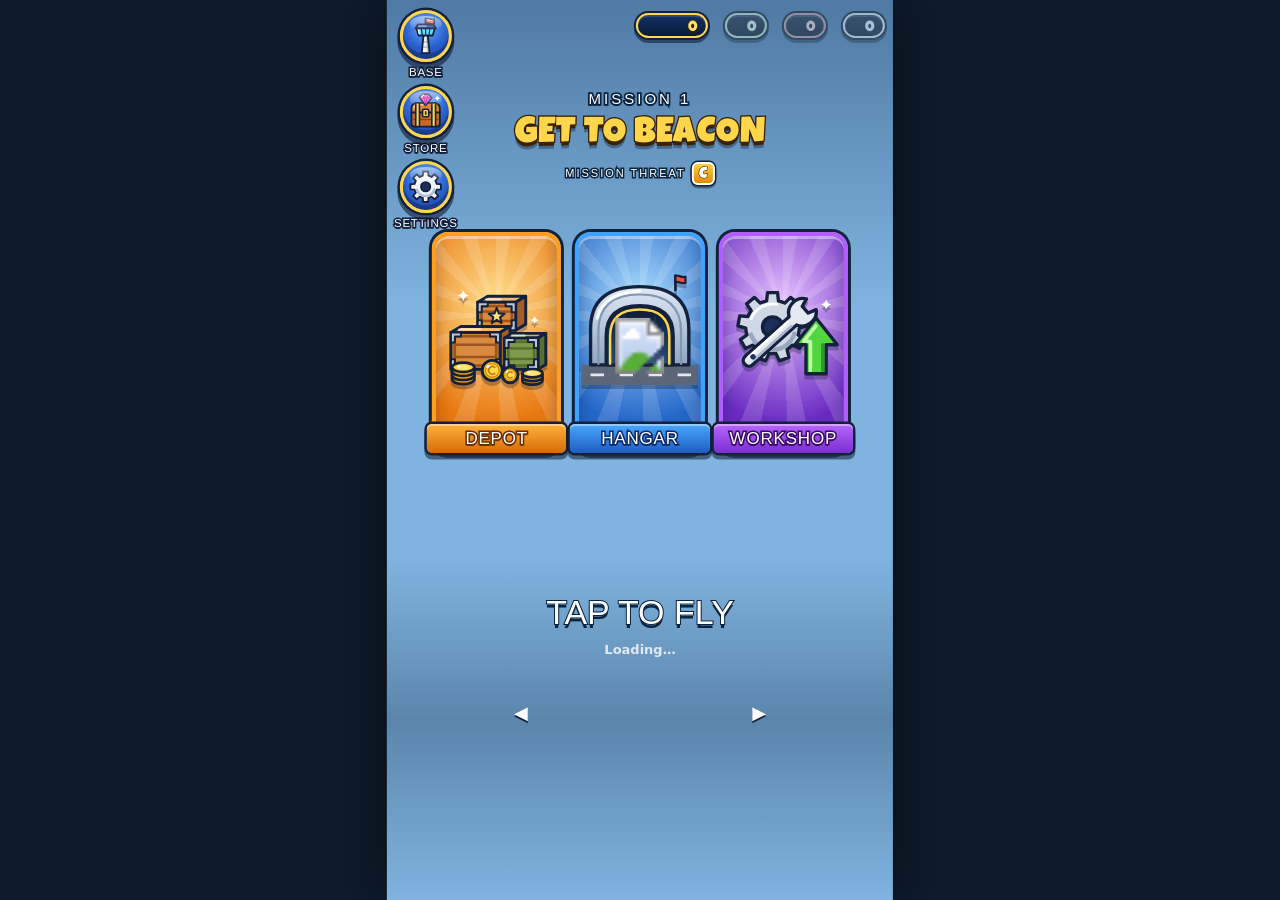
==== commit d67c138a: "Round 13 arena fixes (economy, visual and regressions critics): Workshop Revenue pays on MORDRIX; Da" ====
--- a/index.html
+++ b/index.html
@@ -8,7 +8,7 @@
 <meta name="mobile-web-app-capable" content="yes">
 <meta name="apple-mobile-web-app-status-bar-style" content="black-translucent">
 <link rel="icon" href="data:,">
-<title>Grok Demo · Mission 1: Get to Beacon</title>
+<title>Jetcraft: Invasion Earth · Mission 1: Get to Beacon</title>
 <link rel="preload" href="assets/terrain.jpg?v=__BUILD__" as="image" crossorigin>
 <link rel="preload" href="fonts/nunito.woff2" as="font" type="font/woff2" crossorigin>
 <link rel="preload" href="fonts/lilita.woff2" as="font" type="font/woff2" crossorigin>
@@ -36,7 +36,7 @@
     </div>
   </div>
   <div id="bossbar" class="hidden">
-    <div id="bossname">XORA QUEEN</div>
+    <div id="bossname">MORDRIX</div>
     <div id="bossbg"><div id="bossfill"></div><div id="bosshp">0</div></div>
   </div>
   <div id="banner"></div>
--- a/style.css
+++ b/style.css
@@ -510,5 +510,109 @@
 
 
 /* ==== round 13, area B2: the new picture tutorials (gates, canisters). Only area B2 edits between these markers. ==== */
+/* Both cards are two little sky pictures side by side (.tp-panel), in the same dark card as the round 12 explainers. */
+#tut .tp-card{padding:10px 10px 7px;gap:5px;background:rgba(8,14,34,.94)}   /* round 13 arena: the world behind (the next gate's number) no longer reads through the picture card */
+#tut .tp-row{position:relative;display:flex;gap:12px}
+#tut .tp-panel{position:relative;width:122px;height:148px;border-radius:12px;overflow:hidden;
+  background:linear-gradient(#4f93dc,#8fc1ec 62%,#c2dcef);box-shadow:inset 0 0 0 2px rgba(255,255,255,.5),inset 0 -20px 26px rgba(255,255,255,.28)}
+#tut .tp-panel::before{content:'';position:absolute;left:-20%;top:58%;width:140%;height:60%;border-radius:50%;background:radial-gradient(rgba(255,255,255,.55),rgba(255,255,255,0) 65%)}
+#tut .tp-plane{position:absolute;left:50%;bottom:6px;width:48px;margin-left:-24px;filter:drop-shadow(0 4px 2px rgba(0,0,0,.4))}
+#tut .tp-bul{position:absolute;left:calc(50% + var(--s) * 7px - 3px);width:6px;height:15px;border-radius:3px;opacity:0;
+  background:linear-gradient(#fff 0 30%,#ffe98a 55%,#ffab1a);box-shadow:0 0 4px 1px rgba(255,220,90,.95),0 0 10px 3px rgba(255,150,30,.5)}
+#tut .tp-arrow{position:absolute;left:50%;top:50%;z-index:2;width:34px;height:34px;margin:-17px 0 0 -17px;border-radius:50%;display:flex;align-items:center;justify-content:center;
+  font-style:normal;font-size:19px;line-height:1;color:#fff;text-shadow:0 1px 0 #6a3a00;background:radial-gradient(circle at 40% 32%,#fff3b0,#ffc92a 45%,#e88a00);
+  border:2.5px solid #fff;box-shadow:0 3px 0 rgba(0,0,0,.45),0 0 10px rgba(255,200,60,.7);animation:tpArrow 3.6s ease-out infinite}
+@keyframes tpArrow{0%,60%{transform:scale(1)}64.5%{transform:scale(1.35)}70%,100%{transform:scale(1)}}
+#tut .tp-card .tapico{margin-top:1px}
 
+/* gates, "shoot the gate to grow it": a gold frame on the real gate, a hand pointing up at it, and a card on a 3.6 s loop:
+   bullets hit a blue gate, every hit pops a +1 and the number climbs (an animated integer, +2 to +10), then the drones it
+   gives pop into formation round the plane. */
+@property --tgN{syntax:'<integer>';inherits:false;initial-value:2}
+#tut .tg-frame{position:absolute;border-radius:14px;border:3px solid #ffe066;pointer-events:none;
+  box-shadow:0 0 0 2px rgba(58,29,0,.8),0 0 16px 3px rgba(255,210,80,.9),inset 0 0 12px rgba(255,226,130,.55);animation:tgFrame .9s ease-in-out infinite}
+@keyframes tgFrame{0%,100%{opacity:.7;transform:scale(1)}50%{opacity:1;transform:scale(1.07)}}
+#tut .tg-hand{left:0;top:0;will-change:transform}
+#tut .tg-hand .hand{left:-31px;top:-3px;animation:tgPoint .6s ease-in-out infinite alternate}
+@keyframes tgPoint{from{transform:translateY(14px)}to{transform:translateY(0)}}
+#tut .tg-gate{position:absolute;left:9px;top:22px;width:104px;height:61px;background:center/contain no-repeat;display:flex;align-items:center;justify-content:center;
+  transform-origin:50% 88%;animation:tgGate 3.6s ease-out infinite}
+#tut .tg-gate b{font:900 27px/1 NunitoG,"Arial Rounded MT Bold",system-ui,sans-serif;color:#fff;-webkit-text-stroke:6px #0b2a5a;paint-order:stroke fill;padding:0 0 4px;
+  counter-reset:tgn var(--tgN);animation:tgCount 3.6s linear infinite}
+#tut .tg-gate b::after{content:'+' counter(tgn)}
+@keyframes tgCount{0%,12%{--tgN:2}62%,100%{--tgN:10}}
+@keyframes tgGate{0%,12%{transform:scale(1);filter:none}14.62%{transform:scale(1.006);filter:none}15.12%{transform:scale(1.088);filter:brightness(1.4)}16.73%{transform:scale(1.011);filter:none}20.88%{transform:scale(1.021);filter:none}21.38%{transform:scale(1.104);filter:brightness(1.4)}22.98%{transform:scale(1.026);filter:none}27.12%{transform:scale(1.036);filter:none}27.62%{transform:scale(1.121);filter:brightness(1.4)}29.23%{transform:scale(1.041);filter:none}33.38%{transform:scale(1.051);filter:none}33.88%{transform:scale(1.137);filter:brightness(1.4)}35.48%{transform:scale(1.056);filter:none}39.62%{transform:scale(1.066);filter:none}40.12%{transform:scale(1.153);filter:brightness(1.4)}41.73%{transform:scale(1.071);filter:none}45.88%{transform:scale(1.081);filter:none}46.38%{transform:scale(1.169);filter:brightness(1.4)}47.98%{transform:scale(1.086);filter:none}52.12%{transform:scale(1.096);filter:none}52.62%{transform:scale(1.185);filter:brightness(1.4)}54.23%{transform:scale(1.101);filter:none}58.38%{transform:scale(1.111);filter:none}58.88%{transform:scale(1.202);filter:brightness(1.4)}60.48%{transform:scale(1.116);filter:none}62%{transform:scale(1.12);filter:none}64.5%{transform:scale(1.22);filter:brightness(1.6) drop-shadow(0 0 10px #ffe066)}69%{transform:scale(1.12);filter:none}92%{transform:scale(1.12);filter:none}100%{transform:scale(1);filter:none}}
+/* bullets from the plane's two guns: bullet k lands exactly when the number ticks up (every 0.225 s) */
+#tut .tg-bul{top:94px;animation:tgBul 3.6s linear infinite both;animation-delay:calc(.2945s + var(--k) * .225s)}
+@keyframes tgBul{0%{opacity:0;transform:translateY(0) scaleY(.6)}.6%{opacity:1;transform:translateY(-3px) scaleY(1)}6.9%{opacity:1;transform:translateY(-30px)}7%,100%{opacity:0;transform:translateY(-30px)}}
+#tut .tg-plus{position:absolute;left:calc(50% + var(--px));top:12px;font:400 17px/1 LuckiestG,Lilita,sans-serif;color:#ffe066;-webkit-text-stroke:4px #3a1d00;paint-order:stroke fill;
+  opacity:0;animation:tgPlus 3.6s linear infinite both;animation-delay:calc(.5445s + var(--k) * .225s)}
+@keyframes tgPlus{0%{opacity:0;transform:translateY(8px) scale(.3)}1.2%{opacity:1;transform:translateY(0) scale(1.35)}3%{opacity:1;transform:translateY(-4px) scale(1)}10%{opacity:0;transform:translateY(-14px) scale(.9)}100%{opacity:0;transform:translateY(-14px)}}
+#tut .tg-shoot .tp-plane{animation:tpBob 1.2s ease-in-out infinite alternate}
+@keyframes tpBob{from{transform:translateY(0)}to{transform:translateY(-3px)}}
+/* the squad the gate gives: six drones drop into formation round the plane, one by one, over a gold flash */
+#tut .tg-lead{bottom:auto;top:48px;width:58px;margin-left:-29px;z-index:1}
+#tut .tg-glow{position:absolute;left:50%;top:78px;width:150px;height:150px;margin:-75px 0 0 -75px;border-radius:50%;background:radial-gradient(rgba(255,236,140,.95),rgba(255,196,60,.35) 38%,rgba(255,190,60,0) 66%);
+  opacity:0;animation:tgGlow 3.6s ease-out infinite}
+@keyframes tgGlow{0%,62%{opacity:0;transform:scale(.3)}67%{opacity:1;transform:scale(1.05)}82%{opacity:.35;transform:scale(1)}96%,100%{opacity:0}}
+#tut .tg-drone{position:absolute;width:28px;height:18px;margin:-9px 0 0 -14px;background:var(--drone) center/contain no-repeat;filter:drop-shadow(0 3px 1px rgba(0,0,0,.4));opacity:0;
+  animation:tgDrone 3.6s ease-out infinite both;animation-delay:calc(var(--k) * .09s)}
+#tut .tg-drone:nth-of-type(2){left:17px;top:74px}#tut .tg-drone:nth-of-type(3){left:105px;top:74px}#tut .tg-drone:nth-of-type(4){left:39px;top:101px}
+#tut .tg-drone:nth-of-type(5){left:83px;top:101px}#tut .tg-drone:nth-of-type(6){left:17px;top:124px}#tut .tg-drone:nth-of-type(7){left:105px;top:124px}
+@keyframes tgDrone{0%,63%{opacity:0;transform:translateY(-44px) scale(.3)}66.5%{opacity:1;transform:translateY(0) scale(1.45)}70%{opacity:1;transform:scale(1)}91%{opacity:1;transform:scale(1)}97%,100%{opacity:0;transform:scale(.85)}}
+
+/* cans, "shoot it open, do not ram it": a crosshair on the real crate or canister, and a card on a 3.2 s loop:
+   the plane rams it (burst, red flash, red X) | bullets break it and the loot pops out (gold flash, green tick) */
+#tut .tc-aim{position:absolute;left:0;top:0;width:80px;height:80px;will-change:transform}
+#tut .tc-aim svg{position:absolute;inset:0;width:100%;height:100%;overflow:visible;filter:drop-shadow(0 0 5px rgba(255,70,40,.95)) drop-shadow(0 2px 0 rgba(0,0,0,.7));animation:tcSpin 2.4s linear infinite}
+#tut .tc-aim .o{fill:none;stroke:#ff4a2e;stroke-width:6}
+#tut .tc-aim .i{fill:none;stroke:#fff;stroke-width:3.5;stroke-dasharray:12 9}
+#tut .tc-aim .k{stroke:#ff4a2e;stroke-width:7;stroke-linecap:round}
+#tut .tc-aim .c{fill:#fff}
+#tut .tc-aim::after{content:'';position:absolute;inset:-4px;border-radius:50%;border:3px solid rgba(255,120,80,.9);animation:tcLock 1.2s ease-out infinite}
+@keyframes tcSpin{0%{transform:rotate(0) scale(1)}25%{transform:rotate(90deg) scale(.88)}50%{transform:rotate(180deg) scale(1)}75%{transform:rotate(270deg) scale(.88)}100%{transform:rotate(360deg) scale(1)}}
+@keyframes tcLock{0%{opacity:.9;transform:scale(1)}100%{opacity:0;transform:scale(1.7)}}
+#tut .tc-pod{position:absolute;left:50%;top:12px;width:48px;margin-left:-24px;filter:drop-shadow(0 4px 2px rgba(0,0,0,.4))}
+#tut .tc-pod.can{top:22px;width:54px;margin-left:-27px}#tut .tc-pod.orb{width:60px;margin-left:-30px;top:6px}
+#tut .tc-boom{position:absolute;left:50%;top:40px;width:58px;height:58px;margin-left:-29px;opacity:0;overflow:visible}
+#tut .tc-boom path{fill:#fff3a0;stroke:#ff7a1a;stroke-width:3;stroke-linejoin:round}
+#tut .tc-boom circle{fill:#fff}
+#tut .tc-flash{position:absolute;inset:0;opacity:0}
+#tut .ram .tc-flash{background:radial-gradient(circle at 50% 55%,rgba(255,60,40,.55),rgba(255,40,30,.25))}
+#tut .shoot .tc-flash{background:radial-gradient(circle at 50% 30%,rgba(255,240,160,.85),rgba(255,210,80,0) 70%)}
+#tut .tc-mark{position:absolute;right:5px;bottom:5px;width:38px;height:38px;opacity:0;filter:drop-shadow(0 3px 0 rgba(0,0,0,.45))}
+#tut .tc-mark circle{stroke:#fff;stroke-width:3.5}
+#tut .tc-mark path{fill:none;stroke:#fff;stroke-width:5.5;stroke-linecap:round;stroke-linejoin:round}
+#tut .tc-mark.bad circle{fill:#e8262e}#tut .tc-mark.good circle{fill:#27b83a}
+/* ram: fly up into it, burst, bounce back shaken, red X */
+#tut .ram .tp-plane{animation:tcRam 3.2s ease-in infinite}
+@keyframes tcRam{0%{opacity:0;transform:translateY(0)}5%,12%{opacity:1;transform:translateY(0)}40%{opacity:1;transform:translateY(-44px) rotate(0)}44%{transform:translateY(-26px) rotate(-16deg)}50%{transform:translateY(-31px) rotate(11deg)}56%,88%{opacity:1;transform:translateY(-28px) rotate(0)}95%,100%{opacity:0;transform:translateY(-28px)}}
+#tut .ram .tc-pod{animation:tcJolt 3.2s linear infinite}
+@keyframes tcJolt{0%,39.5%{transform:none}41%{transform:translate(-5px,-4px) rotate(-8deg)}44%{transform:translate(4px,1px) rotate(5deg)}48%,100%{transform:none}}
+#tut .ram .tc-boom{top:44px;animation:tcBoom 3.2s ease-out infinite}
+@keyframes tcBoom{0%,39.5%{opacity:0;transform:scale(.2) rotate(0)}41.5%{opacity:1;transform:scale(1.25) rotate(12deg)}50%,100%{opacity:0;transform:scale(1.05) rotate(20deg)}}
+#tut .ram .tc-flash{animation:tcFlash 3.2s ease-out infinite}
+@keyframes tcFlash{0%,40%{opacity:0}42%{opacity:1}58%,100%{opacity:0}}
+#tut .ram .tc-mark{animation:tcStamp 3.2s ease-out infinite}
+@keyframes tcStamp{0%,48%{opacity:0;transform:scale(2.6) rotate(-25deg)}53%{opacity:1;transform:scale(.86) rotate(0)}56%{transform:scale(1)}90%{opacity:1;transform:scale(1)}96%,100%{opacity:0;transform:scale(1)}}
+/* shoot: five hits (it jolts and flashes), then it bursts: planks fly, the loot pops out, green tick */
+#tut .tc-bul{top:96px;animation:tcBul 3.2s linear infinite both;animation-delay:calc(.192s + var(--k) * .192s)}
+@keyframes tcBul{0%{opacity:0;transform:translateY(0)}.6%{opacity:1}5%{opacity:1;transform:translateY(-30px)}5.2%,100%{opacity:0;transform:translateY(-30px)}}
+#tut .shoot .tp-plane{animation:tpBob 1.2s ease-in-out infinite alternate}
+#tut .shoot .tc-pod{animation:tcBreak 3.2s linear infinite}
+@keyframes tcBreak{0%,10.5%{opacity:1;transform:none;filter:none}11%{transform:translate(2px,-3px) rotate(4deg);filter:brightness(1.8)}13%,16.5%{transform:none;filter:none}17%{transform:translate(-3px,-3px) rotate(-5deg);filter:brightness(1.8)}19%,22.5%{transform:none;filter:none}
+  23%{transform:translate(3px,-4px) rotate(5deg);filter:brightness(1.9)}25%,28.5%{transform:none;filter:none}29%{transform:translate(-3px,-4px) rotate(-6deg);filter:brightness(2)}31%,34.5%{transform:none;filter:none}
+  35%{transform:translate(2px,-5px) rotate(7deg) scale(1.08);filter:brightness(2.2)}38%{opacity:1;transform:scale(1.12);filter:brightness(2.4)}41%{opacity:0;transform:scale(1.45);filter:brightness(3)}96%{opacity:0;transform:scale(.4);filter:none}100%{opacity:1;transform:none;filter:none}}
+#tut .shoot .tc-boom{top:18px;animation:tcBoom2 3.2s ease-out infinite}
+@keyframes tcBoom2{0%,37.5%{opacity:0;transform:scale(.2) rotate(0)}40%{opacity:1;transform:scale(1.35) rotate(-10deg)}50%,100%{opacity:0;transform:scale(1.1) rotate(-22deg)}}
+#tut .shoot .tc-flash{animation:tcFlash2 3.2s ease-out infinite}
+@keyframes tcFlash2{0%,38%{opacity:0}41%{opacity:1}62%,100%{opacity:0}}
+#tut .tc-plank{position:absolute;left:50%;top:44px;width:16px;height:6px;margin-left:-8px;border-radius:2px;background:linear-gradient(#e0a060,#8a4a1c);box-shadow:0 1px 0 #3a1a06;opacity:0;animation:tcPlank 3.2s ease-out infinite}
+@keyframes tcPlank{0%,38%{opacity:0;transform:translate(0,0) rotate(0)}40%{opacity:1}58%{opacity:1;transform:translate(var(--dx),var(--dy)) rotate(var(--r))}66%,100%{opacity:0;transform:translate(var(--dx),calc(var(--dy) + 14px)) rotate(var(--r))}}
+#tut .tc-coin{position:absolute;left:50%;top:40px;width:22px;height:22px;margin-left:-11px;background:var(--coin) center/contain no-repeat;filter:drop-shadow(0 2px 0 rgba(0,0,0,.45));opacity:0;animation:tcCoin 3.2s cubic-bezier(.2,.8,.3,1) infinite}
+@keyframes tcCoin{0%,39%{opacity:0;transform:translate(0,6px) scale(.2)}44%{opacity:1;transform:translate(calc(var(--dx) * .6),calc(var(--dy) - 10px)) scale(1.25)}56%{opacity:1;transform:translate(var(--dx),var(--dy)) scale(1)}84%{opacity:1;transform:translate(var(--dx),calc(var(--dy) + 3px)) scale(1)}92%,100%{opacity:0;transform:translate(var(--dx),calc(var(--dy) + 3px)) scale(.8)}}
+#tut .tc-prize{position:absolute;left:50%;top:20px;width:56px;margin-left:-28px;opacity:0;filter:drop-shadow(0 0 8px rgba(255,220,90,.95)) drop-shadow(0 3px 0 rgba(0,0,0,.4));animation:tcPrize 3.2s ease-out infinite}
+@keyframes tcPrize{0%,39%{opacity:0;transform:scale(.2)}45%{opacity:1;transform:translateY(-6px) scale(1.3)}52%,86%{opacity:1;transform:translateY(-4px) scale(1)}93%,100%{opacity:0;transform:translateY(-4px) scale(1)}}
+#tut .shoot .tc-mark{animation:tcStamp2 3.2s ease-out infinite}
+@keyframes tcStamp2{0%,52%{opacity:0;transform:scale(2.6) rotate(-25deg)}57%{opacity:1;transform:scale(.86) rotate(0)}60%{transform:scale(1)}90%{opacity:1;transform:scale(1)}96%,100%{opacity:0;transform:scale(1)}}
 /* ==== end of area B2 ==== */
--- a/meta.css
+++ b/meta.css
@@ -3,7 +3,7 @@
 #start{padding-top:calc(env(safe-area-inset-top) + 50px);background:linear-gradient(rgba(12,40,80,.42),rgba(12,40,80,0) 34%,rgba(8,25,50,0) 62%,rgba(8,25,50,.3) 80%,rgba(8,25,50,0))}
 .t-ui{-webkit-user-select:none;user-select:none}
 /* Base, Store and Settings: round glossy buttons stacked top left */
-#t-left{position:absolute;left:calc(env(safe-area-inset-left) + 8px);top:calc(env(safe-area-inset-top) + 10px);display:flex;flex-direction:column;gap:7px;z-index:3}
+#t-left{transition:opacity .2s;position:absolute;left:calc(env(safe-area-inset-left) + 8px);top:calc(env(safe-area-inset-top) + 10px);display:flex;flex-direction:column;gap:7px;z-index:3}
 .t-ico{display:flex;flex-direction:column;align-items:center;width:62px;padding:0;border:0;background:none;color:#fff;font:inherit;cursor:pointer;animation:tiIn .5s cubic-bezier(.2,1.6,.4,1) both}
 .t-ico:nth-child(2){animation-delay:.07s}.t-ico:nth-child(3){animation-delay:.14s}
 @keyframes tiIn{from{opacity:0;transform:translateX(-30px) scale(.6)}}
@@ -29,12 +29,12 @@
 /* the mission block */
 #t-mission{display:flex;flex-direction:column;align-items:center;justify-content:center;height:176px;text-align:center;pointer-events:none;animation:drop .7s cubic-bezier(.2,1.4,.4,1) both}
 .tm-kick{font-family:Lilita,sans-serif;font-size:15px;line-height:1;letter-spacing:3px;color:#fff;-webkit-text-stroke:3.5px #0b2440;paint-order:stroke fill;text-shadow:0 2px 0 #0b2440}
-.tm-name{margin-top:6px;font-family:LuckiestG,Lilita,sans-serif;font-size:min(8.6vw,36px);line-height:1;padding-top:.14em;letter-spacing:.5px;white-space:nowrap;color:#ffd64a;
+.tm-name{margin-top:6px;font-family:LuckiestG,Lilita,sans-serif;font-size:min(8vw,36px);line-height:1;padding-top:.14em;letter-spacing:.5px;white-space:nowrap;color:#ffd64a;
   -webkit-text-stroke:2.6px #3a2208;paint-order:stroke fill;text-shadow:0 4px 0 #3a2208,0 7px 0 rgba(8,16,40,.35)}
 .tm-threat{display:flex;align-items:center;gap:6px;margin-top:9px;font-family:Lilita,sans-serif;font-size:11px;line-height:1;letter-spacing:2px;color:#fff;-webkit-text-stroke:3px #0b2440;paint-order:stroke fill}
 .tm-threat .rank{width:23px;height:23px;border-radius:6px;font-size:16px;padding-top:3px;border-width:2px;-webkit-text-stroke:1px #2a1a00;box-shadow:0 0 0 1.5px #14213d,0 2px 0 1.5px rgba(0,0,0,.35);letter-spacing:0}
 /* the three tall cards: Depot, Hangar, Workshop */
-#t-cards{display:flex;gap:10px;width:100%;max-width:420px;padding:0 2px;margin-top:6px}
+#t-cards{display:flex;gap:14px;width:100%;max-width:420px;padding:0 2px;margin-top:6px}
 .t-card{--fr:#ff9f1c;--c1:#ffe08f;--c2:#e8770f;--r1:#ffb43a;--r2:#d66a06;--rs:#6a2c00;
   position:relative;flex:1 1 0;min-width:0;aspect-ratio:3/5;padding:0;border:0;background:none;font:inherit;color:#fff;cursor:pointer;border-radius:16px;
   box-shadow:0 0 0 3px #14213d,0 7px 0 3px rgba(8,16,40,.55);animation:tcIn .55s cubic-bezier(.2,1.5,.4,1) both;transition:transform .1s}
@@ -51,11 +51,11 @@
 .tc-glint{position:absolute;top:-10%;bottom:-10%;left:0;width:60%;pointer-events:none;background:linear-gradient(90deg,rgba(255,255,255,0),rgba(255,255,255,.5) 45%,rgba(255,255,255,.12) 60%,rgba(255,255,255,0));
   transform:translateX(-120%) skewX(-18deg);animation:tcGlint var(--gt,6s) ease-in-out infinite;animation-delay:var(--gd,0s)}
 @keyframes tcGlint{0%,78%{transform:translateX(-120%) skewX(-18deg)}100%{transform:translateX(220%) skewX(-18deg)}}
-.tc-name{position:absolute;left:-7px;right:-7px;bottom:-5px;height:29px;display:flex;align-items:center;justify-content:center;padding-top:1px;border-radius:5px;
+.tc-name{position:absolute;left:-5px;right:-5px;bottom:-5px;height:29px;display:flex;align-items:center;justify-content:center;padding-top:1px;border-radius:5px;
   background:linear-gradient(var(--r1),var(--r2));box-shadow:0 0 0 2.5px #14213d,0 4px 0 2.5px rgba(8,16,40,.5),inset 0 2px 0 rgba(255,255,255,.4);
   font-family:Lilita,sans-serif;font-size:min(4.1vw,17px);letter-spacing:.8px;color:#fff;-webkit-text-stroke:3px var(--rs);paint-order:stroke fill;text-shadow:0 2px 0 var(--rs)}
-.tc-name::before,.tc-name::after{content:'';position:absolute;top:-7px;border:0 solid transparent;border-bottom:7px solid var(--rs);z-index:-1}
-.tc-name::before{left:0;border-left-width:7px}.tc-name::after{right:0;border-right-width:7px}
+.tc-name::before,.tc-name::after{content:'';position:absolute;top:-5px;border:0 solid transparent;border-bottom:5px solid var(--rs);z-index:-1}
+.tc-name::before{left:0;border-left-width:5px}.tc-name::after{right:0;border-right-width:5px}   /* round 13 arena: the ribbons no longer run into each other */
 .tc-badge{position:absolute;right:-9px;top:-11px;z-index:2;width:30px;height:30px;border-radius:50%;display:none;align-items:center;justify-content:center;
   background:radial-gradient(circle at 40% 32%,#ff9a8a,#e82a1a 62%,#b3140a);border:2.5px solid #fff;box-shadow:0 0 0 2.5px #14213d,0 3px 0 2.5px rgba(8,16,40,.5)}
 .tc-badge svg{width:18px;height:18px}
@@ -78,13 +78,13 @@
 #meta.out .m-sheet{transform:translateY(110%);transition:transform .26s cubic-bezier(.55,0,.85,.4)}
 #meta .m-head{position:relative;flex:none;height:58px;display:flex;align-items:center;justify-content:center}
 #meta .m-title{font-family:Lilita,sans-serif;font-size:30px;line-height:1;padding-top:4px;letter-spacing:1px;color:#ffd64a;-webkit-text-stroke:2px #3a2208;paint-order:stroke fill;text-shadow:0 4px 0 #3a2208}
-#meta .m-close{position:absolute;right:-10px;top:-14px;width:46px;height:46px;padding:0;border-radius:50%;border:3px solid #fff;display:flex;align-items:center;justify-content:center;cursor:pointer;
+#meta .m-close{position:absolute;right:-4px;top:-14px;width:46px;height:46px;padding:0;border-radius:50%;border:3px solid #fff;display:flex;align-items:center;justify-content:center;cursor:pointer;
   background:radial-gradient(circle at 45% 32%,#ff8a7a,#e0301f 60%,#b3140a);box-shadow:0 0 0 2.5px #14213d,0 4px 0 2.5px rgba(0,0,0,.45),inset 0 -3px 0 rgba(0,0,0,.2)}
 #meta .m-close svg{width:26px;height:26px}
 #meta .m-close:active{transform:translateY(2px)}
 #meta .m-body{position:static;flex:1;min-height:0;display:flex;flex-direction:column;overflow-y:auto;overflow-x:hidden;padding:2px 12px 16px;scrollbar-width:none}
 #meta .m-body>*{flex:none}
-#meta .m-in{width:100%;margin:auto 0}
+#meta .m-in{width:100%;margin:4px 0 auto}   /* round 13 arena: content sits under the title, not floating mid-sheet */
 #meta .m-body::-webkit-scrollbar{display:none}
 .m-sec{margin:10px 0 7px;text-align:center;font-family:Lilita,sans-serif;font-size:14px;line-height:1;letter-spacing:2.5px;color:#9fdcff;-webkit-text-stroke:3px #0b2440;paint-order:stroke fill}
 .m-soon{position:absolute;left:-3px;top:-3px;width:118px;height:118px;overflow:hidden;pointer-events:none;z-index:5;border-top-left-radius:26px}
@@ -234,7 +234,7 @@
 .hg-jet.q .hg-plane{opacity:.55}
 .hg-pic{position:relative}.hg-lock{position:absolute;right:3px;bottom:3px;width:11px;height:12px;overflow:visible;opacity:.95}
 .hg-jet b{max-width:100%;text-align:center;font-family:NunitoG,sans-serif;font-weight:900;font-size:8px;line-height:1.05;letter-spacing:.1px;color:#c9d8f2}
-.hg-jet.own b{color:#b8ff9a}
+.hg-jet.own b{color:#b8ff9a;margin-top:3px}   /* clear of the green ring */
 /* Base (preview) */
 .bs-card{position:relative;flex:1 1 auto!important;min-height:300px;margin-top:6px;border-radius:18px;overflow:hidden;background:#050a24;box-shadow:0 0 0 3px #14213d,0 6px 0 3px rgba(0,0,0,.45)}
 .bs-card svg{position:absolute;inset:0;display:block;width:100%;height:100%}
@@ -245,3 +245,6 @@
 @keyframes bsGlow{0%,100%{transform:scale(.8);opacity:.8}50%{transform:scale(1.25);opacity:1}}
 .tw{animation:tw 2.6s ease-in-out infinite}
 @keyframes tw{50%{opacity:.15}}
+
+/* round 13 arena: the stacked icons fade while a panel is open (the Base icon peeked over the sheet's corner) */
+#start.m-open #t-left{opacity:0;pointer-events:none}
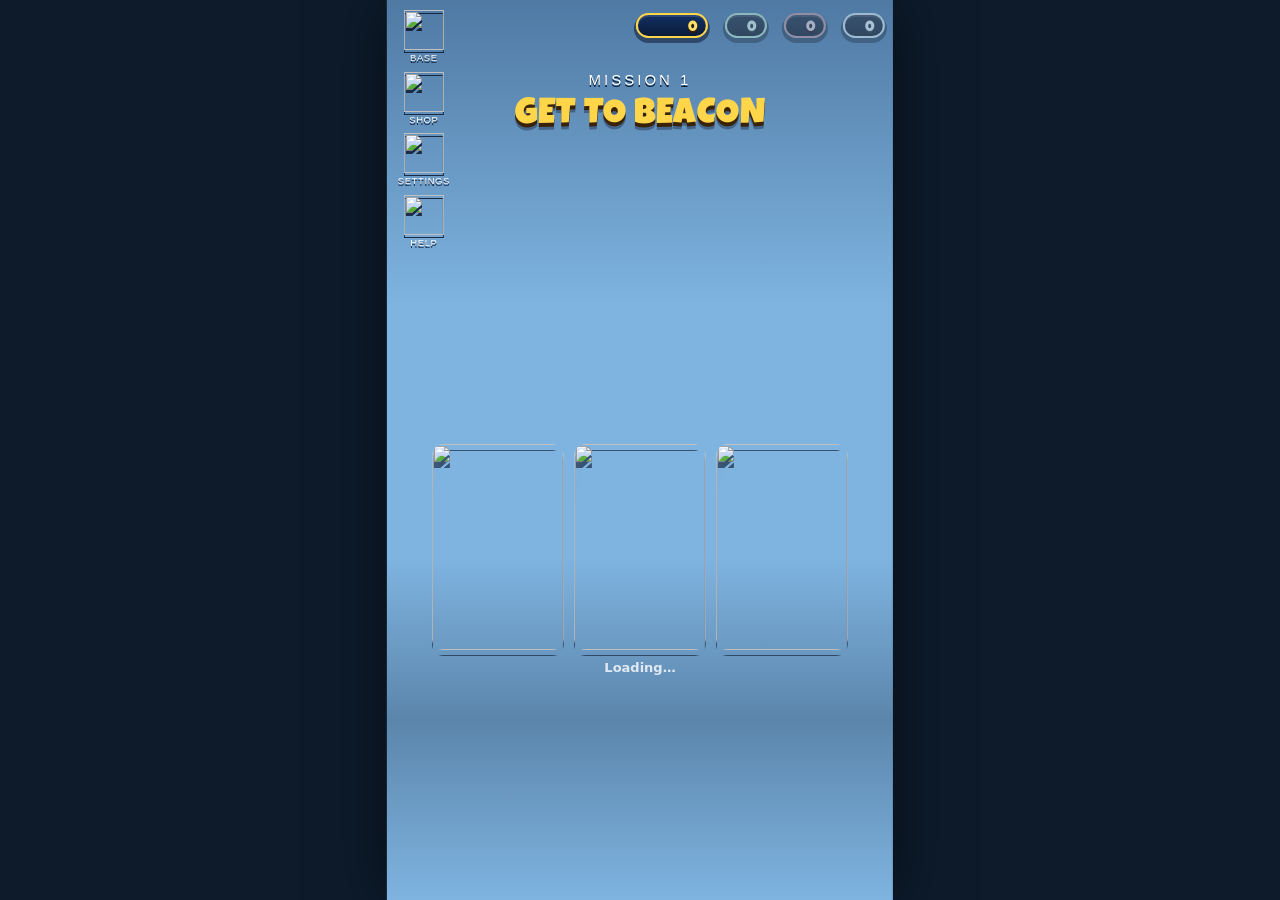
==== commit 244d238c: "Round 15 UI: new cards and icons, no strokes (hard drop shadows), HUD bars, edge glow and crash warn" ====
--- a/index.html
+++ b/index.html
@@ -8,7 +8,7 @@
 <meta name="mobile-web-app-capable" content="yes">
 <meta name="apple-mobile-web-app-status-bar-style" content="black-translucent">
 <link rel="icon" href="data:,">
-<title>Jetcraft: Invasion Earth · Mission 1: Get to Beacon</title>
+<title>Jetcraft: Invasion Earth</title>
 <link rel="preload" href="assets/terrain.jpg?v=__BUILD__" as="image" crossorigin>
 <link rel="preload" href="fonts/nunito.woff2" as="font" type="font/woff2" crossorigin>
 <link rel="preload" href="fonts/lilita.woff2" as="font" type="font/woff2" crossorigin>
@@ -22,12 +22,10 @@
   <canvas id="ui"></canvas>
   <div id="hud" class="hidden">
     <div class="hudrow">
-      <div id="hp"><div id="hpfill"></div><div id="hpseg"></div></div>
+      <div id="hp"><div id="hpfill"></div></div>
       <div id="prog"><div id="progfill"></div><div id="progboss"></div></div>
-      <button id="mute" aria-label="Toggle sound"><svg viewBox="0 0 32 32" aria-hidden="true"><path d="M4 12 H10 L18 5 V27 L10 20 H4 Z" fill="#fff" stroke="#14213d" stroke-width="2.4" stroke-linejoin="round"/><path class="mw" d="M22 11 Q25 16 22 21 M25.5 7.5 Q31 16 25.5 24.5" fill="none" stroke="#fff" stroke-width="2.6" stroke-linecap="round"/><path class="mx" d="M22 12 L30 20 M30 12 L22 20" stroke="#ff6a5a" stroke-width="3.4" stroke-linecap="round"/></svg></button>
     </div>
-    <div id="omega"><div id="omegafill"></div><span class="ol">OMEGA</span><span class="or"><i class="dtap"></i><i class="dtap d2"></i></span></div>
-    <div id="weap"></div>
+    <div id="omega"><div id="omegafill"></div><span class="ol">OMEGA</span></div>
     <div id="loot">
       <span id="coinBox" class="lb"><i id="coinico" class="ico coin"></i><b id="coinN">0</b></span>
       <span id="gemBox" class="lb hidden"><i id="gemico" class="ico gem"></i><b id="gemN">0</b></span>
@@ -39,15 +37,18 @@
     <div id="bossname">MORDRIX</div>
     <div id="bossbg"><div id="bossfill"></div><div id="bosshp">0</div></div>
   </div>
+  <div id="edgeglow"></div>
+  <div id="crashwarn" aria-hidden="true"><svg viewBox="0 0 120 108"><path d="M60 6 L114 100 H6 Z" fill="#ffcf1f"/><path d="M60 22 L100 92 H20 Z" fill="#1a1a1a"/><path d="M60 40 C70 52 74 60 72 70 C71 78 66 84 60 86 C54 84 49 78 48 70 C47 63 51 58 54 53 C55 60 58 62 60 62 C58 55 57 48 60 40Z" fill="#ff5a1a"/><path d="M60 58 C65 65 66 70 65 75 C64 79 62 81 60 82 C58 81 56 79 55 75 C55 71 57 67 60 58Z" fill="#ffd84a"/></svg></div>
   <div id="banner"></div>
   <div id="threat"></div>
   <div id="tut"></div>
   <div id="start" class="screen">
-    <!-- round 13: the home screen: Base, Store and Settings top left, the bank top right, the mission, the Depot, Hangar and Workshop cards (art drawn by meta.js) -->
+    <!-- round 15: the home screen: Base, Shop, Settings and Help top left (Bupé's white icons on a hard drop shadow), the bank top right, the mission and its medallions, Bupé's Depot, Hangar and Workshop cards -->
     <div id="t-left" class="t-ui">
-      <button class="t-ico" id="tb-base" data-open="base" aria-label="Base"><i class="t-btn" data-art="base"></i><span>BASE</span></button>
-      <button class="t-ico" id="tb-store" data-open="store" aria-label="Store"><i class="t-btn" data-art="store"></i><span>STORE</span></button>
-      <button class="t-ico" id="tb-settings" data-open="settings" aria-label="Settings"><i class="t-btn" data-art="settings"></i><span>SETTINGS</span></button>
+      <button class="t-ico" id="tb-base" data-open="base" aria-label="Base"><img class="t-glyph" src="assets/ico_base.png?v=__BUILD__" alt=""><span>BASE</span></button>
+      <button class="t-ico" id="tb-store" data-open="store" aria-label="Shop"><img class="t-glyph" src="assets/ico_shop.png?v=__BUILD__" alt=""><span>SHOP</span></button>
+      <button class="t-ico" id="tb-settings" data-open="settings" aria-label="Settings"><img class="t-glyph" src="assets/ico_settings.png?v=__BUILD__" alt=""><span>SETTINGS</span></button>
+      <button class="t-ico" id="tb-help" data-open="help" aria-label="Help"><img class="t-glyph" src="assets/ico_help.png?v=__BUILD__" alt=""><span>HELP</span></button>
     </div>
     <div id="t-bank" class="t-ui">
       <span class="t-pill coins" id="tbk-coins"><i class="ico coin"></i><b>0</b></span>
@@ -58,16 +59,15 @@
     <div id="t-mission">
       <div class="tm-kick">MISSION 1</div>
       <div class="tm-name">GET TO BEACON</div>
-      <div class="tm-threat"><span>MISSION THREAT</span><span class="rank c">C</span></div>
-    </div>
-    <div id="t-cards" class="t-ui">
-      <button class="t-card depot" id="tc-depot" data-open="depot" aria-label="Depot"><span class="tc-in"><span class="tc-art" data-art="depot"></span><i class="tc-glint"></i></span><span class="tc-name">DEPOT</span></button>
-      <button class="t-card hangar" id="tc-hangar" data-open="hangar" aria-label="Hangar"><span class="tc-in"><span class="tc-art" data-art="hangar"></span><i class="tc-glint"></i></span><span class="tc-name">HANGAR</span></button>
-      <button class="t-card workshop" id="tc-workshop" data-open="workshop" aria-label="Workshop"><span class="tc-in"><span class="tc-art" data-art="workshop"></span><i class="tc-glint"></i></span><span class="tc-name">WORKSHOP</span><i class="tc-badge" id="tc-ws-badge"></i></button>
+      <div class="tm-meds t-ui" id="tm-meds"></div>
     </div>
     <div class="spacer"></div>
-    <div class="tap">TAP TO FLY</div>
-    <div id="steerhand" aria-hidden="true"><div class="track"><i class="al">◀</i><i class="ar">▶</i></div><div class="sh"></div></div>
+    <div id="t-cards" class="t-ui">
+      <button class="t-card depot" id="tc-depot" data-open="depot" aria-label="Depot"><img class="tc-img" src="assets/card_depot.webp?v=__BUILD__" alt=""><i class="tc-glint"></i><i class="tc-lock"></i></button>
+      <button class="t-card hangar" id="tc-hangar" data-open="hangar" aria-label="Hangar"><img class="tc-img" src="assets/card_hangar.webp?v=__BUILD__" alt=""><i class="tc-glint"></i><i class="tc-lock"></i></button>
+      <button class="t-card workshop" id="tc-workshop" data-open="workshop" aria-label="Workshop"><img class="tc-img" src="assets/card_workshop.webp?v=__BUILD__" alt=""><i class="tc-glint"></i><i class="tc-lock"></i><i class="tc-badge" id="tc-ws-badge"></i></button>
+    </div>
+    <div id="steerhand" aria-hidden="true"><div class="sh"></div></div>
     <div id="loading">Loading…</div>
   </div>
   <div id="end" class="screen hidden">
@@ -105,8 +105,11 @@
   <!-- round 13: the panels (Workshop, Settings, Store, Depot, Hangar, Base) slide up over the title; meta.js fills them -->
   <div id="meta" class="hidden"><div class="m-scrim"></div><div class="m-sheet"><div class="m-head"><div class="m-title"></div><button class="m-close" aria-label="Close"></button></div><div class="m-body"></div></div></div>
   <div id="mfx"></div>
+  <div id="story" class="hidden"></div>
+  <div id="fade"></div>
 </div>
 <script type="module" src="meta.js?v=__BUILD__"></script>
+<script type="module" src="story.js?v=__BUILD__"></script>
 <script type="module" src="game.js?v=__BUILD__"></script>
 </body>
 </html>
--- a/style.css
+++ b/style.css
@@ -21,29 +21,29 @@
 #progfill{position:absolute;left:0;top:0;bottom:0;width:0%;border-radius:6px;background:linear-gradient(#ffe36a,#ffae22)}
 #progboss{position:absolute;right:-12px;top:50%;width:28px;height:28px;margin-top:-14px;border-radius:50%;background:#c62828 url(assets/r2_boss.webp) center/86% no-repeat;border:2px solid #fff;box-shadow:0 2px 4px rgba(0,0,0,.35)}
 #mute{pointer-events:auto;width:40px;height:40px;border-radius:50%;border:2px solid rgba(255,255,255,.9);background:rgba(10,30,60,.45);color:#fff;font-size:18px;line-height:1;padding:0;margin-left:10px}
-#banner{position:absolute;left:0;right:0;top:32%;text-align:center;font-family:Lilita,sans-serif;font-size:34px;letter-spacing:1px;color:#fff;-webkit-text-stroke:2px #0b2440;paint-order:stroke fill;text-shadow:0 4px 0 #0b2440,0 0 20px rgba(80,180,255,.7);pointer-events:none;opacity:0;transform:scale(.6);transition:opacity .25s,transform .25s}
+#banner{position:absolute;left:0;right:0;top:32%;text-align:center;font-family:Lilita,sans-serif;font-size:34px;letter-spacing:1px;color:#fff;text-shadow:0 4px 0 #0b2440,0 0 20px rgba(80,180,255,.7);pointer-events:none;opacity:0;transform:scale(.6);transition:opacity .25s,transform .25s}
 #banner.show{opacity:1;transform:scale(1)}
 #banner.warn{color:#ff5a4a;text-shadow:0 4px 0 #3a0b0b,0 0 24px rgba(255,60,40,.8)}
-#banner small{display:block;font-size:17px;font-family:NunitoG,sans-serif;font-weight:900;-webkit-text-stroke:0;text-shadow:0 2px 3px rgba(0,0,0,.6)}
+#banner small{display:block;font-size:17px;font-family:NunitoG,sans-serif;font-weight:900;text-shadow:0 2px 3px rgba(0,0,0,.6)}
 .screen{position:absolute;inset:0;display:flex;flex-direction:column;align-items:center;padding:calc(env(safe-area-inset-top) + 8vh) 20px calc(env(safe-area-inset-bottom) + 27vh)}
 #start{background:linear-gradient(rgba(12,40,80,.35),rgba(12,40,80,0) 40%,rgba(8,25,50,.35) 62%,rgba(8,25,50,0) 80%)}
 .spacer{flex:1}
-.tap{font-family:Lilita,sans-serif;font-size:34px;color:#fff;-webkit-text-stroke:2px #0b2440;paint-order:stroke fill;text-shadow:0 4px 0 #0b2440;animation:pulse 1.1s ease-in-out infinite}
+.tap{font-family:Lilita,sans-serif;font-size:34px;color:#fff;text-shadow:0 4px 0 #0b2440;animation:pulse 1.1s ease-in-out infinite}
 #loading{margin-top:10px;font-weight:800;font-size:13px;opacity:.8}
 @keyframes pulse{50%{transform:scale(1.08)}}
 @keyframes drop{from{transform:translateY(-40px) scale(.7);opacity:0}}
 #end{justify-content:center;background:rgba(8,20,40,.45)}
 #bossbar{position:absolute;left:14px;right:14px;top:calc(env(safe-area-inset-top) + 84px);pointer-events:none;text-align:center;animation:drop .5s cubic-bezier(.2,1.4,.4,1) both}
-#bossname{display:inline-block;font-family:Lilita,sans-serif;font-size:20px;letter-spacing:2px;color:#fff;background:linear-gradient(#d8342a,#8a1410);border:2px solid #ffd0c0;border-radius:8px;padding:1px 14px 2px;box-shadow:0 3px 0 #4a0808;-webkit-text-stroke:1px #4a0808;paint-order:stroke fill;margin-bottom:-3px;position:relative;z-index:1}
+#bossname{display:inline-block;font-family:Lilita,sans-serif;font-size:20px;letter-spacing:2px;color:#fff;background:linear-gradient(#d8342a,#8a1410);border:2px solid #ffd0c0;border-radius:8px;padding:1px 14px 2px;box-shadow:0 3px 0 #4a0808;margin-bottom:-3px;position:relative;z-index:1;text-shadow:0 3px 0 #4a0808}
 #bossbg{position:relative;height:20px;border-radius:11px;background:#2a2f3a;border:3px solid #1b1e24;box-shadow:0 0 0 2px rgba(255,255,255,.75),0 4px 10px rgba(0,0,0,.4);overflow:hidden}
 #bossfill{position:absolute;left:0;top:0;bottom:0;width:100%;background:linear-gradient(#ff8a4a,#e0321a 60%,#a81a0a);transition:width .12s}
-#bosshp{position:absolute;inset:0;font-family:Lilita,sans-serif;font-size:15px;line-height:15px;color:#fff;-webkit-text-stroke:1px #3a0808;paint-order:stroke fill}
+#bosshp{position:absolute;inset:0;font-family:Lilita,sans-serif;font-size:15px;line-height:15px;color:#fff;text-shadow:0 3px 0 #3a0808}
 #end{justify-content:center;gap:6px}
 #badgewrap{position:relative;width:min(96%,420px);aspect-ratio:820/336;margin-bottom:-4px;animation:badgepop .7s cubic-bezier(.2,1.5,.4,1) both;filter:drop-shadow(0 10px 18px rgba(0,0,0,.45))}
 #badge{width:100%;height:100%;display:block}
 #shine{position:absolute;inset:0;-webkit-mask:url(assets/badge_complete.webp) center/100% 100% no-repeat;mask:url(assets/badge_complete.webp) center/100% 100% no-repeat;background:linear-gradient(105deg,rgba(255,255,255,0) 35%,rgba(255,255,255,.85) 48%,rgba(255,250,210,.9) 52%,rgba(255,255,255,0) 65%) no-repeat;background-size:250% 100%;background-position:130% 0;mix-blend-mode:screen}
 #end.play #shine{animation:shine 2.6s .7s ease-in-out infinite}
-.bstar{position:absolute;width:9.4%;aspect-ratio:1;margin:-4.7% 0 0 -4.7%;display:flex;align-items:center;justify-content:center;font-size:min(9vw,40px);line-height:1;color:#ffd64a;-webkit-text-stroke:2px #6a3a00;paint-order:stroke fill;text-shadow:0 0 12px rgba(255,210,80,.9);opacity:0;transform:scale(0)}
+.bstar{position:absolute;width:9.4%;aspect-ratio:1;margin:-4.7% 0 0 -4.7%;display:flex;align-items:center;justify-content:center;font-size:min(9vw,40px);line-height:1;color:#ffd64a;text-shadow:0 0 12px rgba(255,210,80,.9);opacity:0;transform:scale(0)}
 .bstar.s1{left:37.4%;top:23.2%}.bstar.s2{left:50%;top:12.8%}.bstar.s3{left:62.4%;top:23.2%}
 #end.play .bstar.on{animation:starpop .45s cubic-bezier(.2,1.8,.4,1) forwards}
 #end.play .bstar.s1.on{animation-delay:.8s}#end.play .bstar.s2.on{animation-delay:1.05s}#end.play .bstar.s3.on{animation-delay:1.3s}
@@ -55,7 +55,7 @@
 /* Omega Beam charge bar */
 #omega{position:relative;width:150px;height:14px;margin-top:7px;border-radius:8px;background:rgba(30,10,60,.55);border:2px solid rgba(230,210,255,.9);overflow:hidden;box-shadow:0 2px 4px rgba(0,0,0,.25)}
 #omegafill{position:absolute;left:0;top:0;bottom:0;width:0;background:linear-gradient(90deg,#6a2cff,#b77bff 70%,#f2e6ff);transition:width .15s}
-#omega span{position:absolute;inset:0;font-family:LuckiestG,Lilita,sans-serif;font-size:11px;line-height:14px;letter-spacing:1px;padding-left:6px;color:#fff;-webkit-text-stroke:.6px #2a0a4a;paint-order:stroke fill}
+#omega span{position:absolute;inset:0;font-family:LuckiestG,Lilita,sans-serif;font-size:11px;line-height:14px;letter-spacing:1px;padding-left:6px;color:#fff;text-shadow:0 3px 0 #2a0a4a}
 #omega .or{display:none;text-align:center;padding:0}
 #omega.full{border-color:#fff;animation:omegaPulse .6s ease-in-out infinite alternate}
 #omega.full .ol{display:none}#omega.full .or{display:block}
@@ -70,7 +70,7 @@
 @keyframes stomp{0%{opacity:0;transform:scale(3.4) rotate(-6deg)}20%{opacity:1}53%{transform:scale(1) rotate(0)}64%{transform:scale(1.1,.84) translateY(6%)}78%{transform:scale(.96,1.05)}90%{transform:scale(1.02,.98)}100%{opacity:1;transform:scale(1)}}
 #end.play #shine{animation:none}
 #end.landed #shine{animation:shine 2.6s .6s ease-in-out infinite}
-.bstar{width:12.5%;margin:-6.25% 0 0 -6.25%;font-size:0;text-shadow:none;-webkit-text-stroke:0;filter:drop-shadow(0 3px 0 rgba(60,30,0,.55))}
+.bstar{width:12.5%;margin:-6.25% 0 0 -6.25%;font-size:0;text-shadow:none;filter:drop-shadow(0 3px 0 rgba(60,30,0,.55))}
 .bstar svg{width:100%;height:100%;display:block;overflow:visible}
 .bstar.off{opacity:0;transform:scale(.7)}
 #end.landed .bstar.off{opacity:.8;transform:scale(.72);transition:opacity .3s,transform .3s}
@@ -93,7 +93,7 @@
 /* ---- round 6 ---- */
 /* HUD loot counters (coins, gems, diamonds) */
 #loot{position:absolute;right:12px;top:calc(env(safe-area-inset-top) + 58px);display:flex;flex-direction:column;align-items:flex-end;gap:4px}
-#loot .lb{display:flex;align-items:center;gap:4px;padding:2px 9px 2px 3px;border-radius:14px;background:rgba(40,24,0,.55);border:2px solid rgba(255,220,110,.95);box-shadow:0 2px 4px rgba(0,0,0,.3);font-family:LuckiestG,Lilita,sans-serif;font-size:16px;line-height:18px;color:#ffe066;-webkit-text-stroke:.8px #3a1d00;paint-order:stroke fill;min-width:62px;justify-content:flex-start}
+#loot .lb{display:flex;align-items:center;gap:4px;padding:2px 9px 2px 3px;border-radius:14px;background:rgba(40,24,0,.55);border:2px solid rgba(255,220,110,.95);box-shadow:0 2px 4px rgba(0,0,0,.3);font-family:LuckiestG,Lilita,sans-serif;font-size:16px;line-height:18px;color:#ffe066;min-width:62px;justify-content:flex-start;text-shadow:0 3px 0 #3a1d00}
 #loot .lb b{font-weight:400}
 #loot #gemBox{border-color:#7dffb0;color:#bfffd8;background:rgba(0,40,20,.55)}
 #loot #diaBox{border-color:#bff4ff;color:#e8fbff;background:rgba(0,30,50,.55)}
@@ -103,16 +103,16 @@
 @keyframes lbump{40%{transform:scale(1.18)}}
 #weap i.rf{color:#d8ff6a}
 /* threat ranks */
-.rank{flex:none;width:40px;height:40px;border-radius:9px;display:flex;align-items:center;justify-content:center;font-family:LuckiestG,Lilita,sans-serif;font-size:28px;padding-top:4px;color:#fff;-webkit-text-stroke:1.2px #2a1a00;paint-order:stroke fill;border:2px solid #fff;box-shadow:0 3px 0 rgba(0,0,0,.35)}
+.rank{flex:none;width:40px;height:40px;border-radius:9px;display:flex;align-items:center;justify-content:center;font-family:LuckiestG,Lilita,sans-serif;font-size:28px;padding-top:4px;color:#fff;border:2px solid #fff;box-shadow:0 3px 0 rgba(0,0,0,.35);text-shadow:0 3px 0 #2a1a00}
 .rank.c{background:linear-gradient(#ffcf3a,#e08a00)}
 #threat{position:absolute;left:-4%;right:-4%;top:21%;display:flex;align-items:center;justify-content:center;gap:12px;padding:12px 0;pointer-events:none;opacity:0;transform:scaleY(0);
   background:repeating-linear-gradient(-45deg,rgba(20,0,0,.9) 0 18px,rgba(150,10,10,.9) 18px 36px);border-top:4px solid #ffcf3a;border-bottom:4px solid #ffcf3a;box-shadow:0 0 30px rgba(255,40,20,.8)}
 #threat.show{animation:thrIn .45s cubic-bezier(.2,1.6,.4,1) forwards,thrFlash .5s .45s steps(2) 6}
 #threat.out{opacity:1;transform:scaleY(1);animation:thrOut .35s ease-in forwards}
-#threat .tr-rank{width:58px;height:58px;border-radius:12px;background:linear-gradient(#ff5a3a,#a8100a);border:3px solid #fff;font-family:LuckiestG,Lilita,sans-serif;font-size:42px;padding-top:6px;display:flex;align-items:center;justify-content:center;color:#fff;-webkit-text-stroke:1.5px #3a0000;paint-order:stroke fill;box-shadow:0 0 18px rgba(255,80,40,.9)}
+#threat .tr-rank{width:58px;height:58px;border-radius:12px;background:linear-gradient(#ff5a3a,#a8100a);border:3px solid #fff;font-family:LuckiestG,Lilita,sans-serif;font-size:42px;padding-top:6px;display:flex;align-items:center;justify-content:center;color:#fff;box-shadow:0 0 18px rgba(255,80,40,.9);text-shadow:0 3px 0 #3a0000}
 #threat .tr-txt{text-align:left}
-#threat b{display:block;font-family:LuckiestG,Lilita,sans-serif;font-weight:400;font-size:30px;line-height:1;color:#ffcf3a;-webkit-text-stroke:1.5px #3a0a00;paint-order:stroke fill;text-shadow:0 3px 0 #3a0a00;letter-spacing:1px}
-#threat small{display:block;margin-top:4px;font-family:LuckiestG,Lilita,sans-serif;font-size:16.5px;letter-spacing:1px;color:#fff;-webkit-text-stroke:1px #3a0000;paint-order:stroke fill}
+#threat b{display:block;font-family:LuckiestG,Lilita,sans-serif;font-weight:400;font-size:30px;line-height:1;color:#ffcf3a;text-shadow:0 3px 0 #3a0a00;letter-spacing:1px}
+#threat small{display:block;margin-top:4px;font-family:LuckiestG,Lilita,sans-serif;font-size:16.5px;letter-spacing:1px;color:#fff;text-shadow:0 3px 0 #3a0000}
 @keyframes thrIn{0%{opacity:0;transform:scaleY(0) scaleX(1.4)}100%{opacity:1;transform:scaleY(1)}}
 @keyframes thrFlash{0%{filter:brightness(1)}100%{filter:brightness(1.6)}}
 @keyframes thrOut{to{opacity:0;transform:scaleY(0)}}
@@ -136,7 +136,7 @@
   opacity:0;transform:translateY(40px) scale(.92)}
 #end.win.landed #res{opacity:1;transform:none;transition:opacity .25s,transform .45s cubic-bezier(.2,1.5,.4,1)}
 #res>*{flex:none}
-#r-name{font-family:Lilita,sans-serif;font-size:36px;line-height:1;padding-top:6px;letter-spacing:1px;color:#ffd64a;-webkit-text-stroke:2px #3a2208;paint-order:stroke fill;text-shadow:0 4px 0 #3a2208,0 0 18px rgba(255,200,60,.35);opacity:0;transform:translateY(-60px) scale(1.5)}
+#r-name{font-family:Lilita,sans-serif;font-size:36px;line-height:1;padding-top:6px;letter-spacing:1px;color:#ffd64a;text-shadow:0 4px 0 #3a2208,0 0 18px rgba(255,200,60,.35);opacity:0;transform:translateY(-60px) scale(1.5)}
 #r-name.rin{animation:rDrop .5s cubic-bezier(.3,1.6,.5,1) forwards}
 @keyframes rDrop{0%{opacity:0;transform:translateY(-60px) scale(1.5)}55%{opacity:1;transform:translateY(4px) scale(.95,1.08)}75%{transform:translateY(0) scale(1.05,.95)}100%{opacity:1;transform:none}}
 /* coins */
@@ -152,11 +152,11 @@
 #r-coins.final .r-halo{opacity:1;animation-duration:5s}
 @keyframes spinH{to{transform:rotate(360deg)}}
 #r-coinico{width:74px;height:74px;flex:none;filter:drop-shadow(0 4px 0 rgba(58,29,0,.6)) drop-shadow(0 0 10px rgba(255,210,60,.6))}
-#r-coinN{font-family:Lilita,sans-serif;font-weight:400;font-size:74px;line-height:1;padding-top:10px;color:#ffe066;-webkit-text-stroke:3px #3a1d00;paint-order:stroke fill;text-shadow:0 6px 0 #3a1d00,0 0 22px rgba(255,200,50,.5);transform-origin:50% 60%;min-width:1.2em;text-align:left}
+#r-coinN{font-family:Lilita,sans-serif;font-weight:400;font-size:74px;line-height:1;padding-top:10px;color:#ffe066;text-shadow:0 6px 0 #3a1d00,0 0 22px rgba(255,200,50,.5);transform-origin:50% 60%;min-width:1.2em;text-align:left}
 #r-coins.final #r-coinN{color:#fff3a0;text-shadow:0 6px 0 #3a1d00,0 0 30px rgba(255,220,80,.95)}
 #r-bonus{position:absolute;right:-8px;top:-18px;display:flex;flex-direction:column;align-items:center;padding:5px 10px 3px;border-radius:14px;background:linear-gradient(#ff5acb,#b21e8a);border:3px solid #fff;box-shadow:0 4px 0 #5a0a44,0 0 18px rgba(255,120,220,.8);transform:scale(0) rotate(-12deg);opacity:0;z-index:2}
-#r-bonus .bs{font-size:15px;line-height:1;color:#ffe066;-webkit-text-stroke:1px #5a2e00;paint-order:stroke fill;letter-spacing:-1px}
-#r-bonus b{font-family:Lilita,sans-serif;font-weight:400;font-size:28px;line-height:1;padding-top:3px;color:#fff;-webkit-text-stroke:1.5px #4a0036;paint-order:stroke fill}
+#r-bonus .bs{font-size:15px;line-height:1;color:#ffe066;letter-spacing:-1px;text-shadow:0 3px 0 #5a2e00}
+#r-bonus b{font-family:Lilita,sans-serif;font-weight:400;font-size:28px;line-height:1;padding-top:3px;color:#fff;text-shadow:0 3px 0 #4a0036}
 #r-bonus.rin{animation:rSticker .5s cubic-bezier(.2,1.8,.4,1) forwards}
 @keyframes rSticker{0%{opacity:0;transform:scale(0) rotate(-40deg)}100%{opacity:1;transform:scale(1) rotate(-10deg)}}
 #r-bonus.rin.used{animation:rStickerUsed .5s ease-out forwards}
@@ -167,10 +167,10 @@
 @keyframes rSlide{0%{opacity:0;transform:translateX(-120%) rotate(-8deg)}100%{opacity:1;transform:none}}
 .r-dtop{display:flex;align-items:center;gap:8px}
 #r-droneico{width:52px;height:52px;filter:drop-shadow(0 3px 0 rgba(0,0,0,.4)) drop-shadow(0 0 8px rgba(150,220,255,.7))}
-#r-droneN{font-family:Lilita,sans-serif;font-weight:400;font-size:56px;line-height:1;padding-top:8px;color:#dff6ff;-webkit-text-stroke:2.5px #0b2440;paint-order:stroke fill;text-shadow:0 5px 0 #0b2440,0 0 16px rgba(120,210,255,.6);min-width:1.3em;text-align:center}
-.r-dtop span{font-family:Lilita,sans-serif;font-size:26px;padding-top:5px;color:#9fe0ff;-webkit-text-stroke:1.5px #0b2440;paint-order:stroke fill;text-shadow:0 3px 0 #0b2440}
+#r-droneN{font-family:Lilita,sans-serif;font-weight:400;font-size:56px;line-height:1;padding-top:8px;color:#dff6ff;text-shadow:0 5px 0 #0b2440,0 0 16px rgba(120,210,255,.6);min-width:1.3em;text-align:center}
+.r-dtop span{font-family:Lilita,sans-serif;font-size:26px;padding-top:5px;color:#9fe0ff;text-shadow:0 3px 0 #0b2440}
 #r-drones.empty .r-dtop{opacity:.55;transition:opacity .4s}
-#r-mult{margin-top:2px;padding:3px 14px 0;border-radius:12px;font-family:Lilita,sans-serif;font-size:22px;line-height:28px;color:#fff;background:linear-gradient(#ffb03a,#e26a00);border:2.5px solid #fff3c8;box-shadow:0 3px 0 #6a2e00;-webkit-text-stroke:1.2px #5a2400;paint-order:stroke fill;opacity:0;transform:scale(0)}
+#r-mult{margin-top:2px;padding:3px 14px 0;border-radius:12px;font-family:Lilita,sans-serif;font-size:22px;line-height:28px;color:#fff;background:linear-gradient(#ffb03a,#e26a00);border:2.5px solid #fff3c8;box-shadow:0 3px 0 #6a2e00;opacity:0;transform:scale(0);text-shadow:0 3px 0 #5a2400}
 #r-mult.rin{animation:rPop .4s cubic-bezier(.2,1.9,.4,1) forwards}
 /* stones */
 #r-stones{display:flex;justify-content:center;gap:18px;min-height:86px}
@@ -182,7 +182,7 @@
 .stone.gem .ico{filter:drop-shadow(0 0 8px rgba(90,255,160,.8))}
 .stone.ruby .ico{filter:drop-shadow(0 0 12px rgba(255,70,110,.95))}
 .stone.diamond .ico{filter:drop-shadow(0 0 12px rgba(200,245,255,1))}
-.stone b{position:relative;z-index:1;font-family:Lilita,sans-serif;font-weight:400;font-size:26px;line-height:1;padding-top:4px;-webkit-text-stroke:1.5px #102030;paint-order:stroke fill;text-shadow:0 3px 0 #102030}
+.stone b{position:relative;z-index:1;font-family:Lilita,sans-serif;font-weight:400;font-size:26px;line-height:1;padding-top:4px;text-shadow:0 3px 0 #102030}
 .stone.gem b{color:#9dffc4}.stone.ruby b{color:#ffb0c0}.stone.diamond b{color:#e6fbff}
 .stone .rays{display:none}
 .stone.rare .rays{display:block;position:absolute;left:50%;top:28px;width:170px;height:170px;margin:-85px 0 0 -85px;border-radius:50%;pointer-events:none;opacity:0;
@@ -199,7 +199,7 @@
 #r-flash.go{animation:rFlash .45s ease-out}
 @keyframes rFlash{0%{opacity:.95}100%{opacity:0}}
 /* the button */
-#again2{pointer-events:auto;font-family:Lilita,sans-serif;font-size:34px;line-height:1;color:#fff;border:0;border-radius:18px;padding:16px 46px 10px;background:linear-gradient(#8ef06a,#3aa52a);box-shadow:0 6px 0 #1f6a14,0 10px 18px rgba(0,0,0,.35),inset 0 2px 0 rgba(255,255,255,.4);-webkit-text-stroke:2px #1f5a14;paint-order:stroke fill;text-shadow:0 3px 0 #1f5a14;letter-spacing:1px;opacity:0;transform:translateY(160px);visibility:hidden}
+#again2{pointer-events:auto;font-family:Lilita,sans-serif;font-size:34px;line-height:1;color:#fff;border:0;border-radius:18px;padding:16px 46px 10px;background:linear-gradient(#8ef06a,#3aa52a);box-shadow:0 6px 0 #1f6a14,0 10px 18px rgba(0,0,0,.35),inset 0 2px 0 rgba(255,255,255,.4);text-shadow:0 3px 0 #1f5a14;letter-spacing:1px;opacity:0;transform:translateY(160px);visibility:hidden}
 #again2.rin{visibility:visible;animation:rBtn .5s cubic-bezier(.2,1.5,.4,1) forwards,rBtnPulse 1.2s .9s ease-in-out infinite}
 @keyframes rBtn{0%{opacity:0;transform:translateY(160px)}100%{opacity:1;transform:none}}
 @keyframes rBtnPulse{0%,100%{transform:none}50%{transform:scale(1.05)}}
@@ -219,28 +219,28 @@
 /* results: back to the pre-round-7 font (Lilita One), MEDIUM sizes (about midway between round 6 and round 8) */
 #end.win #badgewrap{width:min(80%,312px)}
 #res{width:min(90%,344px);max-height:500px;padding:12px 12px 14px;border-radius:24px}
-#r-name{font-size:32px;padding-top:0;-webkit-text-stroke:1.8px #3a2208;text-shadow:0 3px 0 #3a2208}
+#r-name{font-size:32px;padding-top:0;text-shadow:0 3px 0 #3a2208}
 #r-coins{height:74px;gap:9px;min-width:230px;margin-bottom:4px}
 #r-coins .r-halo{display:none}
 #r-coinico{width:55px;height:55px;filter:drop-shadow(0 3px 0 rgba(58,29,0,.6))}
-#r-coinN{font-size:55px;padding-top:0;-webkit-text-stroke:2.2px #3a1d00;text-shadow:0 4px 0 #3a1d00}
+#r-coinN{font-size:55px;padding-top:0;text-shadow:0 4px 0 #3a1d00}
 #r-coins.final #r-coinN{color:#fff3a0;text-shadow:0 4px 0 #3a1d00}
 #r-bonus{padding:3px 8px 2px;border-radius:11px;border-width:2.5px;box-shadow:0 3px 0 #5a0a44;bottom:-20px;right:-12px}
 #r-bonus .bs{font-size:12px}
-#r-bonus b{font-size:21px;padding-top:0;-webkit-text-stroke:1.2px #4a0036}
+#r-bonus b{font-size:21px;padding-top:0;text-shadow:0 3px 0 #4a0036}
 .r-dtop{gap:6px}
 #r-droneico{width:44px;height:44px;filter:drop-shadow(0 3px 0 rgba(0,0,0,.4))}
-#r-droneN{font-size:42px;padding-top:0;-webkit-text-stroke:2px #0b2440;text-shadow:0 4px 0 #0b2440}
-.r-dtop span{font-size:19px;padding-top:0;-webkit-text-stroke:1.2px #0b2440;text-shadow:0 2px 0 #0b2440}
+#r-droneN{font-size:42px;padding-top:0;text-shadow:0 4px 0 #0b2440}
+.r-dtop span{font-size:19px;padding-top:0;text-shadow:0 2px 0 #0b2440}
 #r-mult{font-size:17px;line-height:22px;padding:1px 11px 1px;border-width:2px;border-radius:10px}
 /* stones: the count sits NEXT TO the icon (same row) */
 #r-stones{gap:16px;min-height:48px;align-items:center}
 .stone,.stone.rin{flex-direction:row;align-items:center;justify-content:center;gap:5px;width:auto}
 .stone .ico{width:40px;height:40px}
 .stone.gem .ico,.stone.ruby .ico,.stone.diamond .ico{filter:drop-shadow(0 2px 0 rgba(0,0,0,.45))}
-.stone b{font-size:23px;padding-top:0;-webkit-text-stroke:1.2px #102030;text-shadow:0 2px 0 #102030}
+.stone b{font-size:23px;padding-top:0;text-shadow:0 2px 0 #102030}
 .stone.rare .rays{display:none}
-#again2{font-size:31px;padding:12px 40px 12px;border-radius:16px;-webkit-text-stroke:1.8px #1f5a14;box-shadow:0 5px 0 #1f6a14,0 8px 16px rgba(0,0,0,.35),inset 0 2px 0 rgba(255,255,255,.4)}
+#again2{font-size:31px;padding:12px 40px 12px;border-radius:16px;box-shadow:0 5px 0 #1f6a14,0 8px 16px rgba(0,0,0,.35),inset 0 2px 0 rgba(255,255,255,.4);text-shadow:0 3px 0 #1f5a14}
 #r-bank{font-size:12px;margin-top:-2px}
 /* the shine (coin halo, holy rays behind rare stones, glows) only when the run is extraordinary: #end.shine (CFG.results) */
 #end.shine #r-coins .r-halo{display:block}
@@ -258,26 +258,26 @@
   border-top:4px solid #120406;border-bottom:4px solid #120406;box-shadow:0 0 0 2px #c21a2c,0 6px 14px rgba(0,0,0,.55);animation:tapeRun .6s linear infinite}
 @keyframes tapeRun{to{background-position:50.9px 0}}
 #threat .tr-name{position:absolute;left:0;right:0;top:50%;transform:translateY(-54%) rotate(-4deg);text-align:center;white-space:nowrap;
-  font-family:LuckiestG,Lilita,sans-serif;font-size:58px;line-height:1;letter-spacing:1px;color:#ff4a36;-webkit-text-stroke:3px #0c0000;paint-order:stroke fill;
+  font-family:LuckiestG,Lilita,sans-serif;font-size:58px;line-height:1;letter-spacing:1px;color:#ff4a36;
   text-shadow:-1px -2px 0 #ffb4a4,1px 1px 0 #7a0e00,2px 2px 0 #7a0e00,3px 3px 0 #6a0a00,4px 4px 0 #5a0800,5px 5px 0 #4a0600,6px 6px 0 #3a0400,7px 7px 0 #2a0300,8px 8px 0 #1a0200,9px 10px 8px rgba(0,0,0,.6)}
-#threat .tr-sub{position:absolute;left:0;right:0;bottom:-24px;text-align:center;font-family:LuckiestG,Lilita,sans-serif;font-size:15px;letter-spacing:2px;color:#ffd21f;-webkit-text-stroke:1px #2a0500;paint-order:stroke fill;text-shadow:0 2px 0 #2a0500}
+#threat .tr-sub{position:absolute;left:0;right:0;bottom:-24px;text-align:center;font-family:LuckiestG,Lilita,sans-serif;font-size:15px;letter-spacing:2px;color:#ffd21f;text-shadow:0 2px 0 #2a0500}
 #threat.show{animation:thrIn .45s cubic-bezier(.2,1.6,.4,1) forwards,thrPulse .32s .45s steps(1) 11}
 @keyframes thrPulse{0%{filter:contrast(1.7) brightness(1.35) saturate(1.3)}50%{filter:contrast(1) brightness(.85)}}
 /* ---- round 10 ---- */
 /* BEACON IN SIGHT: exactly the round-6 title (Lilita One 28px, normal spacing, gold with a 2px brown outline and a 4px drop), at the top of the card like round 6 */
 #res{justify-content:space-between;padding-top:16px}
-#r-name{font-family:Lilita,sans-serif;font-size:28px;line-height:normal;padding-top:0;letter-spacing:normal;color:#ffd64a;-webkit-text-stroke:2px #3a2208;paint-order:stroke fill;text-shadow:0 4px 0 #3a2208}
+#r-name{font-family:Lilita,sans-serif;font-size:28px;line-height:normal;padding-top:0;letter-spacing:normal;color:#ffd64a;text-shadow:0 4px 0 #3a2208}
 /* coin number: the round-6 coin number format (Luckiest Guy, normal spacing, #ffe066, outline 1.5px and 3px drop at 30px) scaled x2.1 so the digits are a bit shorter than the 55px coin */
-#r-coinN{font-family:LuckiestG,Lilita,sans-serif;font-size:63px;line-height:63px;padding-top:8px;letter-spacing:normal;color:#ffe066;-webkit-text-stroke:3.2px #3a1d00;text-shadow:0 6px 0 #3a1d00}
+#r-coinN{font-family:LuckiestG,Lilita,sans-serif;font-size:63px;line-height:63px;padding-top:8px;letter-spacing:normal;color:#ffe066;text-shadow:0 6px 0 #3a1d00}
 #r-coins.final #r-coinN{color:#ffe066;text-shadow:0 6px 0 #3a1d00}
 #end.shine #r-coinN,#end.shine #r-coins.final #r-coinN{text-shadow:0 6px 0 #3a1d00,0 0 22px rgba(255,210,70,.8)}
 /* drones row: [drone] [count] [DRONES over the x0.4 chip], same weight and language as the coin row */
 #r-drones{flex-direction:row}
 #r-drones .r-dtop{display:flex;align-items:center;gap:10px}
 #r-droneico{width:60px;height:60px;filter:drop-shadow(0 3px 0 rgba(0,0,0,.4))}
-#r-droneN{font-family:LuckiestG,Lilita,sans-serif;font-size:50px;line-height:50px;padding-top:6px;min-width:1.1em;text-align:center;color:#dff6ff;-webkit-text-stroke:2.6px #0b2440;text-shadow:0 5px 0 #0b2440}
+#r-droneN{font-family:LuckiestG,Lilita,sans-serif;font-size:50px;line-height:50px;padding-top:6px;min-width:1.1em;text-align:center;color:#dff6ff;text-shadow:0 5px 0 #0b2440}
 .r-dlab{display:flex;flex-direction:column;align-items:flex-start;gap:4px}
-.r-dlab span{font-family:Lilita,sans-serif;font-size:22px;line-height:1;padding-top:0;color:#9fe0ff;-webkit-text-stroke:1.4px #0b2440;paint-order:stroke fill;text-shadow:0 3px 0 #0b2440;letter-spacing:.5px}
+.r-dlab span{font-family:Lilita,sans-serif;font-size:22px;line-height:1;padding-top:0;color:#9fe0ff;text-shadow:0 3px 0 #0b2440;letter-spacing:.5px}
 #r-mult{margin-top:0;transform-origin:0 50%}
 #r-drones.empty .r-dtop{opacity:1}
 #r-drones.empty #r-droneico,#r-drones.empty #r-droneN{opacity:.5;transition:opacity .4s}
@@ -297,7 +297,7 @@
 #r-coins,#r-drones{width:240px;min-width:0;justify-content:flex-start}
 #r-coins{gap:8px}
 #r-coinico{margin:0 7.5px}
-#r-coinN{font-size:56px;line-height:56px;padding-top:7px;-webkit-text-stroke:2.8px #3a1d00;text-shadow:0 5.6px 0 #3a1d00}
+#r-coinN{font-size:56px;line-height:56px;padding-top:7px;text-shadow:0 5.6px 0 #3a1d00}
 #r-coins.final #r-coinN{text-shadow:0 5.6px 0 #3a1d00}
 #r-drones .r-dtop{gap:8px}
 #r-droneico{width:70px;height:58px}
@@ -335,7 +335,7 @@
 @keyframes arrL{0%,100%{opacity:1;transform:translate(-4px,-50%) scale(1.25)}50%{opacity:.35;transform:translate(0,-50%) scale(.9)}}
 @keyframes arrR{0%,100%{opacity:.35;transform:translate(0,-50%) scale(.9)}50%{opacity:1;transform:translate(4px,-50%) scale(1.25)}}
 @keyframes steerSway{0%,100%{transform:translateX(-72px) rotate(-8deg)}50%{transform:translateX(72px) rotate(8deg)}}
-/* HUD omega bar when full: two tiny taps instead of words */
+/* HUD omega bar when full: a tiny tap instead of words (round 14: one tap, was two) */
 #omega .or{display:none;align-items:center;justify-content:center;gap:5px}
 #omega.full .or{display:flex}
 #omega .dtap{display:block;width:8px;height:8px;border-radius:50%;background:#fff;box-shadow:0 0 0 2px #6a2cff,0 0 6px #fff;animation:dtapB 1s infinite}
@@ -344,71 +344,73 @@
 /* boss warning: the rank line is a dark plate hanging under the tape, rank in its badge colour, the rest in white */
 #threat .tr-sub{left:50%;right:auto;bottom:-40px;transform:translateX(-50%) rotate(-4deg);white-space:nowrap;display:flex;align-items:center;gap:8px;
   padding:5px 14px 3px 6px;border-radius:9px;background:linear-gradient(#1b0507,#070102);border:2px solid #c21a2c;box-shadow:0 4px 0 #000,0 6px 14px rgba(0,0,0,.6);
-  font-size:19px;letter-spacing:1.5px;color:#fff;-webkit-text-stroke:0;text-shadow:0 2px 0 #000}
+  font-size:19px;letter-spacing:1.5px;color:#fff;text-shadow:0 2px 0 #000}
 #threat .tr-b{color:#ff6a3d;text-shadow:0 2px 0 #000,0 0 10px rgba(255,90,58,.7);display:flex;align-items:center;gap:6px}
 #threat .tr-badge{font-style:normal;display:flex;align-items:center;justify-content:center;width:24px;height:24px;padding-top:3px;border-radius:6px;background:linear-gradient(#ff5a3a,#a8100a);border:2px solid #fff;color:#fff;font-size:16px;letter-spacing:0;text-shadow:0 1px 0 #3a0000}
 /* bullet-time tutorials */
 #tut{position:absolute;inset:0;pointer-events:none;z-index:30;opacity:0;transition:opacity .35s}
 #tut.show{opacity:1;transition-delay:.25s}#tut.hide{opacity:0;transition:opacity .25s}
-#tut .tut-hand{position:absolute;width:0;height:0}
-#tut .hand{position:absolute;left:-14px;top:-4px;width:64px;height:auto;filter:drop-shadow(0 6px 4px rgba(0,0,0,.5))}
-#tut .dbl .hand{animation:dblPress 1.1s infinite;transform-origin:28px 12px}
+:is(#tut,.tutv) .tut-hand{position:absolute;width:0;height:0}
+:is(#tut,.tutv) .hand{position:absolute;left:-14px;top:-4px;width:64px;height:auto;filter:drop-shadow(0 6px 4px rgba(0,0,0,.5))}
+:is(#tut,.tutv) .dbl .hand{animation:dblPress 1.1s infinite;transform-origin:28px 12px}
+:is(#tut,.tutv) .one .hand{animation:onePress 1.1s infinite;transform-origin:28px 12px}
+@keyframes onePress{0%,30%,100%{transform:translateY(0) scale(1)}10%{transform:translateY(6px) scale(.92)}}
 @keyframes dblPress{0%,40%,100%{transform:translateY(0) scale(1)}8%,28%{transform:translateY(6px) scale(.92)}18%{transform:translateY(0) scale(1)}}
-#tut .rip{position:absolute;left:-30px;top:-30px;width:60px;height:60px;border-radius:50%;border:4px solid #fff;opacity:0;animation:rip 1.1s infinite}
-#tut .rip.r2{animation-delay:.2s}
+:is(#tut,.tutv) .rip{position:absolute;left:-30px;top:-30px;width:60px;height:60px;border-radius:50%;border:4px solid #fff;opacity:0;animation:rip 1.1s infinite}
+:is(#tut,.tutv) .rip.r2{animation-delay:.2s}
 @keyframes rip{0%{opacity:0;transform:scale(.2)}8%{opacity:.95;transform:scale(.3)}40%,100%{opacity:0;transform:scale(1.2)}}
-#tut .swu .hand{animation:swUp 1.3s cubic-bezier(.5,0,.3,1) infinite}
-#tut .swd .hand{animation:swDn 1.3s cubic-bezier(.5,0,.3,1) infinite}
+:is(#tut,.tutv) .swu .hand{animation:swUp 1.3s cubic-bezier(.5,0,.3,1) infinite}
+:is(#tut,.tutv) .swd .hand{animation:swDn 1.3s cubic-bezier(.5,0,.3,1) infinite}
 @keyframes swUp{0%{transform:translateY(40px);opacity:0}15%{opacity:1;transform:translateY(40px)}60%{transform:translateY(-150px);opacity:1}80%,100%{transform:translateY(-170px);opacity:0}}
 @keyframes swDn{0%{transform:translateY(-20px);opacity:0}15%{opacity:1;transform:translateY(-20px)}60%{transform:translateY(170px);opacity:1}80%,100%{transform:translateY(190px);opacity:0}}
-#tut .tut-trail{position:absolute;width:26px;height:190px;margin-left:-13px;border-radius:13px;background:linear-gradient(rgba(255,255,255,.75),rgba(255,255,255,0));animation:trailA 1.3s infinite}
-#tut .tut-trail.down{background:linear-gradient(rgba(255,255,255,0),rgba(255,255,255,.75))}
-#tut .tut-trail.up::before,#tut .tut-trail.down::after{content:'';position:absolute;left:50%;margin-left:-18px;border:18px solid transparent}
-#tut .tut-trail.up::before{top:-30px;border-bottom:22px solid #fff}
-#tut .tut-trail.down::after{bottom:-30px;border-top:22px solid #fff}
+:is(#tut,.tutv) .tut-trail{position:absolute;width:26px;height:190px;margin-left:-13px;border-radius:13px;background:linear-gradient(rgba(255,255,255,.75),rgba(255,255,255,0));animation:trailA 1.3s infinite}
+:is(#tut,.tutv) .tut-trail.down{background:linear-gradient(rgba(255,255,255,0),rgba(255,255,255,.75))}
+:is(#tut,.tutv) .tut-trail.up::before,:is(#tut,.tutv) .tut-trail.down::after{content:'';position:absolute;left:50%;margin-left:-18px;border:18px solid transparent}
+:is(#tut,.tutv) .tut-trail.up::before{top:-30px;border-bottom:22px solid #fff}
+:is(#tut,.tutv) .tut-trail.down::after{bottom:-30px;border-top:22px solid #fff}
 @keyframes trailA{0%,20%{opacity:.2}55%{opacity:1}100%{opacity:.2}}
-#tut .tut-plate{position:absolute;left:50%;transform:translateX(-50%);display:flex;align-items:center;gap:10px;padding:6px 18px 4px 8px;border-radius:14px;
+:is(#tut,.tutv) .tut-plate{position:absolute;left:50%;transform:translateX(-50%);display:flex;align-items:center;gap:10px;padding:6px 18px 4px 8px;border-radius:14px;
   background:rgba(8,14,34,.82);border:2px solid rgba(255,255,255,.85);box-shadow:0 5px 0 rgba(0,0,0,.5);white-space:nowrap;animation:plateIn .5s .2s cubic-bezier(.2,1.6,.4,1) both}
-#tut .tut-plate b{font-family:LuckiestG,Lilita,sans-serif;font-weight:400;font-size:30px;padding-top:5px;letter-spacing:1px;color:#fff;-webkit-text-stroke:1.5px #120a2a;paint-order:stroke fill;text-shadow:0 3px 0 #120a2a}
+:is(#tut,.tutv) .tut-plate b{font-family:LuckiestG,Lilita,sans-serif;font-weight:400;font-size:30px;padding-top:5px;letter-spacing:1px;color:#fff;text-shadow:0 3px 0 #120a2a}
 @keyframes plateIn{0%{opacity:0;transform:translateX(-50%) scale(.4)}100%{opacity:1;transform:translateX(-50%) scale(1)}}
-#tut .pi{width:44px;height:44px;object-fit:contain;display:block}
-#tut .pi.orb{filter:drop-shadow(0 0 8px #b77bff)}
-#tut .pi.plane{width:66px;height:66px}
-#tut .point .hand{transform:rotate(180deg) translateY(0);left:-50px;top:-6px;animation:pointBob .8s ease-in-out infinite alternate;transform-origin:32px 42px}
+:is(#tut,.tutv) .pi{width:44px;height:44px;object-fit:contain;display:block}
+:is(#tut,.tutv) .pi.orb{filter:drop-shadow(0 0 8px #b77bff)}
+:is(#tut,.tutv) .pi.plane{width:66px;height:66px}
+:is(#tut,.tutv) .point .hand{transform:rotate(180deg) translateY(0);left:-50px;top:-6px;animation:pointBob .8s ease-in-out infinite alternate;transform-origin:32px 42px}
 @keyframes pointBob{from{transform:rotate(160deg) translateY(0)}to{transform:rotate(160deg) translateY(12px)}}
-#tut .tut-card{position:absolute;left:50%;transform:translateX(-50%);min-width:250px;padding:14px 16px 10px;border-radius:18px;background:rgba(8,14,34,.86);
+:is(#tut,.tutv) .tut-card{position:absolute;left:50%;transform:translateX(-50%);min-width:250px;padding:14px 16px 10px;border-radius:18px;background:rgba(8,14,34,.86);
   border:3px solid rgba(255,255,255,.9);box-shadow:0 6px 0 rgba(0,0,0,.5);display:flex;flex-direction:column;align-items:center;gap:12px;animation:plateIn .5s .2s cubic-bezier(.2,1.6,.4,1) both}
-#tut .srcs{display:flex;gap:14px;align-items:flex-end}
-#tut .src{display:flex;flex-direction:column;align-items:center;gap:2px;opacity:.45;transform:scale(.9);animation:srcHi 3s infinite}
-#tut .src.s2{animation-delay:1s}#tut .src.s3{animation-delay:2s}
+:is(#tut,.tutv) .srcs{display:flex;gap:14px;align-items:flex-end}
+:is(#tut,.tutv) .src{display:flex;flex-direction:column;align-items:center;gap:2px;opacity:.45;transform:scale(.9);animation:srcHi 3s infinite}
+:is(#tut,.tutv) .src.s2{animation-delay:1s}:is(#tut,.tutv) .src.s3{animation-delay:2s}
 @keyframes srcHi{0%,33%{opacity:1;transform:scale(1.12)}34%,100%{opacity:.45;transform:scale(.9)}}
-#tut .src em{font-style:normal;font-family:LuckiestG,Lilita,sans-serif;font-size:20px;color:#d9b8ff;-webkit-text-stroke:1px #1a0a3a;paint-order:stroke fill}
-#tut .maxchip{font-style:normal;display:flex;align-items:center;justify-content:center;width:52px;height:44px;border-radius:8px;background:linear-gradient(#ffe066,#e89a00);border:2px solid #fff;
+:is(#tut,.tutv) .src em{font-style:normal;font-family:LuckiestG,Lilita,sans-serif;font-size:20px;color:#d9b8ff;text-shadow:0 3px 0 #1a0a3a}
+:is(#tut,.tutv) .maxchip{font-style:normal;display:flex;align-items:center;justify-content:center;width:52px;height:44px;border-radius:8px;background:linear-gradient(#ffe066,#e89a00);border:2px solid #fff;
   font-family:LuckiestG,Lilita,sans-serif;font-size:18px;padding-top:3px;color:#5a3300}
-#tut .elite{position:relative;display:block}#tut .elite .star{position:absolute;right:-6px;top:-6px;font-style:normal;font-size:18px;color:#ffd21f;text-shadow:0 0 4px #000,0 1px 0 #000}
-#tut .mini{position:relative;width:200px;height:16px;border-radius:9px;border:2px solid rgba(230,210,255,.95);background:rgba(30,10,60,.6);overflow:hidden}
-#tut .mini i{position:absolute;left:0;top:0;bottom:0;width:0}
-#tut .mini.om i{background:linear-gradient(90deg,#6a2cff,#b77bff 70%,#f2e6ff);animation:omFill 3s steps(1) infinite}
+:is(#tut,.tutv) .elite{position:relative;display:block}:is(#tut,.tutv) .elite .star{position:absolute;right:-6px;top:-6px;font-style:normal;font-size:18px;color:#ffd21f;text-shadow:0 0 4px #000,0 1px 0 #000}
+:is(#tut,.tutv) .mini{position:relative;width:200px;height:16px;border-radius:9px;border:2px solid rgba(230,210,255,.95);background:rgba(30,10,60,.6);overflow:hidden}
+:is(#tut,.tutv) .mini i{position:absolute;left:0;top:0;bottom:0;width:0}
+:is(#tut,.tutv) .mini.om i{background:linear-gradient(90deg,#6a2cff,#b77bff 70%,#f2e6ff);animation:omFill 3s steps(1) infinite}
 @keyframes omFill{0%{width:8%}33%{width:42%}66%{width:62%}90%{width:100%}100%{width:8%}}
-#tut .tapico{width:34px;height:34px;animation:tapP 1s ease-in-out infinite}
+:is(#tut,.tutv) .tapico{width:34px;height:34px;animation:tapP 1s ease-in-out infinite}
 @keyframes tapP{0%,100%{transform:scale(.85);opacity:.6}50%{transform:scale(1.1);opacity:1}}
-#tut .risk .row{display:flex;align-items:center;gap:12px}
-#tut .clock{display:flex;align-items:center;gap:4px}#tut .clock svg{width:34px;height:38px}#tut .clock .sweep{transform-origin:20px 25px;animation:sweep 2s linear infinite}
-#tut .clock b{font-family:LuckiestG,Lilita,sans-serif;font-weight:400;font-size:28px;padding-top:6px;color:#fff;-webkit-text-stroke:1px #000;paint-order:stroke fill}
+:is(#tut,.tutv) .risk .row{display:flex;align-items:center;gap:12px}
+:is(#tut,.tutv) .clock{display:flex;align-items:center;gap:4px}:is(#tut,.tutv) .clock svg{width:34px;height:38px}:is(#tut,.tutv) .clock .sweep{transform-origin:20px 25px;animation:sweep 2s linear infinite}
+:is(#tut,.tutv) .clock b{font-family:LuckiestG,Lilita,sans-serif;font-weight:400;font-size:28px;padding-top:6px;color:#fff;text-shadow:0 3px 0 #000}
 @keyframes sweep{to{transform:rotate(360deg)}}
-#tut .arrow{font-size:26px;color:#ffcf3a}
-#tut .smokey{position:relative;display:block;animation:smokeW 1.6s ease-in-out infinite}
+:is(#tut,.tutv) .arrow{font-size:26px;color:#ffcf3a}
+:is(#tut,.tutv) .smokey{position:relative;display:block;animation:smokeW 1.6s ease-in-out infinite}
 @keyframes smokeW{0%,100%{transform:rotate(-4deg)}50%{transform:rotate(4deg) translateY(2px)}}
-#tut .puff{position:absolute;left:24px;top:26px;width:20px;height:20px;border-radius:50%;background:radial-gradient(#e8e8e8,#8a8a8a 70%,rgba(120,120,120,0));animation:puff 1.2s infinite}
-#tut .smokey .pi.plane{animation:hurtF 1.2s steps(1) infinite}
+:is(#tut,.tutv) .puff{position:absolute;left:24px;top:26px;width:20px;height:20px;border-radius:50%;background:radial-gradient(#e8e8e8,#8a8a8a 70%,rgba(120,120,120,0));animation:puff 1.2s infinite}
+:is(#tut,.tutv) .smokey .pi.plane{animation:hurtF 1.2s steps(1) infinite}
 @keyframes hurtF{0%,100%{filter:none}10%,30%{filter:sepia(1) saturate(6) hue-rotate(-40deg) brightness(.9)}20%{filter:none}}
-#tut .puff.p2{animation-delay:.4s}#tut .puff.p3{animation-delay:.8s}
+:is(#tut,.tutv) .puff.p2{animation-delay:.4s}:is(#tut,.tutv) .puff.p3{animation-delay:.8s}
 @keyframes puff{0%{opacity:.95;transform:translate(0,0) scale(.5)}100%{opacity:0;transform:translate(-8px,-40px) scale(2.2)}}
-#tut .heart{width:34px;height:30px;animation:heartB .8s infinite}
+:is(#tut,.tutv) .heart{width:34px;height:30px;animation:heartB .8s infinite}
 @keyframes heartB{0%,100%{transform:scale(1)}15%{transform:scale(1.18)}}
-#tut .mini.hp{border-color:#fff;background:rgba(60,0,10,.7)}
-#tut .mini.hp i{background:linear-gradient(#8dff7a,#2fbf3a);animation:hpDrain 3.2s cubic-bezier(.1,.7,.25,1) infinite}
-#tut .mini.hp s{position:absolute;left:22%;top:-2px;bottom:-2px;width:3px;background:#ffcf3a;box-shadow:0 0 4px #ffcf3a}
+:is(#tut,.tutv) .mini.hp{border-color:#fff;background:rgba(60,0,10,.7)}
+:is(#tut,.tutv) .mini.hp i{background:linear-gradient(#8dff7a,#2fbf3a);animation:hpDrain 3.2s cubic-bezier(.1,.7,.25,1) infinite}
+:is(#tut,.tutv) .mini.hp s{position:absolute;left:22%;top:-2px;bottom:-2px;width:3px;background:#ffcf3a;box-shadow:0 0 4px #ffcf3a}
 @keyframes hpDrain{0%{width:100%;background:linear-gradient(#8dff7a,#2fbf3a)}60%{background:linear-gradient(#ffd24a,#e89a00)}85%,100%{width:23%;background:linear-gradient(#ff6a5a,#c21a2c)}}
 /* ---- round 13, area A: the end screens ---- */
 /* the in-game mute button: a drawn speaker (no emoji); .off when Sound effects are off in Settings */
@@ -458,7 +460,7 @@
 #lplate::after{content:'';position:absolute;left:10px;right:10px;bottom:-4px;height:9px;border-radius:0 0 6px 6px;
   background:repeating-linear-gradient(-45deg,#ffcf3a 0 8px,#1a0404 8px 16px);box-shadow:0 0 0 2px #2a0505}
 #lplate b{font-family:LuckiestG,Lilita,sans-serif;font-weight:400;font-size:min(11.5vw,48px);line-height:1;padding-top:.14em;letter-spacing:1px;color:#fff4e8;
-  -webkit-text-stroke:3px #3a0000;paint-order:stroke fill;text-shadow:0 3px 0 #3a0000,0 6px 0 #6a0c0c}
+  text-shadow:0 3px 0 #3a0000,0 6px 0 #6a0c0c}
 #lose{display:none}
 #end.lose #lose{display:flex}
 #lose{position:relative;width:min(90%,344px);flex-direction:column;align-items:center;gap:13px;padding:18px 14px 18px;border-radius:24px;
@@ -467,7 +469,7 @@
 #lose>*{flex:none}
 /* how far you got: the bar towards Beacon with the plane on it */
 #l-dist{position:relative;width:100%;height:46px;display:flex;align-items:center;padding:0 40px 0 12px}
-.l-track{position:relative;flex:1;height:18px;border-radius:10px;background:rgba(6,16,40,.75);box-shadow:0 0 0 2.5px #14213d,0 0 0 4.5px rgba(159,220,255,.35),inset 0 3px 0 rgba(0,0,0,.35)}
+.l-track{position:relative;flex:1;height:18px;border-radius:10px;background:rgba(6,16,40,.75);box-shadow:0 0 0 4.5px rgba(159,220,255,.35),inset 0 3px 0 rgba(0,0,0,.35)}
 #l-fill{position:absolute;left:0;top:0;bottom:0;width:0;border-radius:9px;background:linear-gradient(#ffe36a,#ffae22);box-shadow:inset 0 2px 0 rgba(255,255,255,.55);transition:width 1s cubic-bezier(.2,.8,.3,1)}
 #l-plane{position:absolute;left:0;top:50%;width:42px;height:42px;margin:-21px 0 0 -21px;background:url(assets/r2_plane.webp) center/contain no-repeat;transform:rotate(90deg);
   transition:left 1s cubic-bezier(.2,.8,.3,1);filter:drop-shadow(-4px 2px 0 rgba(4,12,32,.45))}
@@ -478,13 +480,13 @@
 #l-coins.rin{animation:rPop .45s cubic-bezier(.2,1.8,.4,1) forwards,liftDrop .45s ease-out}
 #l-coins.rin.land{animation:rLand .6s cubic-bezier(.5,0,.6,1.4) forwards,liftPunch .6s ease-out}
 #l-coins .ico{width:50px;height:50px}
-#l-coinN{position:relative;top:4px;font-family:LuckiestG,Lilita,sans-serif;font-weight:400;font-size:52px;line-height:52px;padding-top:6px;color:#ffe066;-webkit-text-stroke:2.6px #3a1d00;paint-order:stroke fill;text-shadow:0 5px 0 #3a1d00}
+#l-coinN{position:relative;top:4px;font-family:LuckiestG,Lilita,sans-serif;font-weight:400;font-size:52px;line-height:52px;padding-top:6px;color:#ffe066;text-shadow:0 5px 0 #3a1d00}
 #l-stones{display:flex;justify-content:center;gap:16px;min-height:36px;margin-top:-4px}
 #l-stones.none{display:none}
 .l-stone{display:flex;align-items:center;gap:4px;opacity:0;transform:scale(0)}
 .l-stone.rin{animation:rStone .55s cubic-bezier(.2,1.9,.4,1) forwards,liftDrop .55s ease-out}
 .l-stone .ico{width:34px;height:34px}
-.l-stone b{font-family:Lilita,sans-serif;font-weight:400;font-size:22px;line-height:1;-webkit-text-stroke:1.2px #102030;paint-order:stroke fill;text-shadow:0 2px 0 #102030}
+.l-stone b{font-family:Lilita,sans-serif;font-weight:400;font-size:22px;line-height:1;text-shadow:0 2px 0 #102030}
 .l-stone.gem b{color:#9dffc4}.l-stone.ruby b{color:#ffb0c0}.l-stone.diamond b{color:#e6fbff}
 /* one picture of the cause, with two or three words */
 #l-cause{display:flex;align-items:center;gap:12px;padding:8px 18px 8px 10px;border-radius:18px;background:rgba(6,16,40,.5);box-shadow:inset 0 3px 0 rgba(0,0,0,.3);opacity:0;transform:scale(.3)}
@@ -496,123 +498,203 @@
 @keyframes lcAim{0%,100%{transform:scale(1) rotate(0)}50%{transform:scale(.86) rotate(45deg)}}
 .lc-drip{animation:lcDrip 1.3s ease-in infinite}
 @keyframes lcDrip{0%{transform:translateY(-6px);opacity:0}25%{opacity:1}100%{transform:translateY(10px);opacity:0}}
-#l-cause b{max-width:150px;font-family:Lilita,sans-serif;font-weight:400;font-size:22px;line-height:1.05;letter-spacing:.5px;color:#fff;-webkit-text-stroke:3px #0b2440;paint-order:stroke fill;text-shadow:0 3px 0 #0b2440}
+#l-cause b{max-width:150px;font-family:Lilita,sans-serif;font-weight:400;font-size:22px;line-height:1.05;letter-spacing:.5px;color:#fff;text-shadow:0 3px 0 #0b2440}
 /* FLY AGAIN and UPGRADE */
 .l-btns{display:flex;gap:12px;width:100%;justify-content:center;margin-top:2px;opacity:0;visibility:hidden}
 #lose.btns .l-btns{visibility:visible;animation:rBtn .5s cubic-bezier(.2,1.5,.4,1) forwards,liftDrop .5s ease-out}
-#again,#upg{pointer-events:auto;min-width:0;font-family:Lilita,sans-serif;font-size:min(6.2vw,25px);line-height:1;letter-spacing:.5px;color:#fff;border:0;border-radius:16px;padding:14px 8px 12px;cursor:pointer;paint-order:stroke fill}
-#again{flex:1.2;background:linear-gradient(#8ef06a,#3aa52a);-webkit-text-stroke:2px #1f5a14;text-shadow:0 3px 0 #1f5a14;
-  box-shadow:0 0 0 2.5px #14213d,0 5px 0 2.5px #1f6a14,calc(4px + var(--lift) * .4) calc(11px + var(--lift)) 0 2.5px rgba(2,8,24,.62),inset 0 2px 0 rgba(255,255,255,.4)}
-#upg{flex:1;background:linear-gradient(#ffe066,#f08c00);-webkit-text-stroke:2px #6a2c00;text-shadow:0 3px 0 #6a2c00;
-  box-shadow:0 0 0 2.5px #14213d,0 5px 0 2.5px #7a3a00,calc(4px + var(--lift) * .4) calc(11px + var(--lift)) 0 2.5px rgba(2,8,24,.62),inset 0 2px 0 rgba(255,255,255,.45)}
+#again,#upg{pointer-events:auto;min-width:0;font-family:Lilita,sans-serif;font-size:min(6.2vw,25px);line-height:1;letter-spacing:.5px;color:#fff;border:0;border-radius:16px;padding:14px 8px 12px;cursor:pointer;}
+#again{flex:1.2;background:linear-gradient(#8ef06a,#3aa52a);text-shadow:0 3px 0 #1f5a14;
+  box-shadow:0 5px 0 2.5px #1f6a14,calc(4px + var(--lift) * .4) calc(11px + var(--lift)) 0 2.5px rgba(2,8,24,.62),inset 0 2px 0 rgba(255,255,255,.4)}
+#upg{flex:1;background:linear-gradient(#ffe066,#f08c00);text-shadow:0 3px 0 #6a2c00;
+  box-shadow:0 5px 0 2.5px #7a3a00,calc(4px + var(--lift) * .4) calc(11px + var(--lift)) 0 2.5px rgba(2,8,24,.62),inset 0 2px 0 rgba(255,255,255,.45)}
 #again:active,#upg:active{transform:translateY(3px)}
 #lose.btns #again{animation:rBtnPulse 1.2s .6s ease-in-out infinite}
 
 
 /* ==== round 13, area B2: the new picture tutorials (gates, canisters). Only area B2 edits between these markers. ==== */
 /* Both cards are two little sky pictures side by side (.tp-panel), in the same dark card as the round 12 explainers. */
-#tut .tp-card{padding:10px 10px 7px;gap:5px;background:rgba(8,14,34,.94)}   /* round 13 arena: the world behind (the next gate's number) no longer reads through the picture card */
-#tut .tp-row{position:relative;display:flex;gap:12px}
-#tut .tp-panel{position:relative;width:122px;height:148px;border-radius:12px;overflow:hidden;
+:is(#tut,.tutv) .tp-card{padding:10px 10px 7px;gap:5px;background:rgba(8,14,34,.94)}   /* round 13 arena: the world behind (the next gate's number) no longer reads through the picture card */
+:is(#tut,.tutv) .tp-row{position:relative;display:flex;gap:12px}
+:is(#tut,.tutv) .tp-panel{position:relative;width:122px;height:148px;border-radius:12px;overflow:hidden;
   background:linear-gradient(#4f93dc,#8fc1ec 62%,#c2dcef);box-shadow:inset 0 0 0 2px rgba(255,255,255,.5),inset 0 -20px 26px rgba(255,255,255,.28)}
-#tut .tp-panel::before{content:'';position:absolute;left:-20%;top:58%;width:140%;height:60%;border-radius:50%;background:radial-gradient(rgba(255,255,255,.55),rgba(255,255,255,0) 65%)}
-#tut .tp-plane{position:absolute;left:50%;bottom:6px;width:48px;margin-left:-24px;filter:drop-shadow(0 4px 2px rgba(0,0,0,.4))}
-#tut .tp-bul{position:absolute;left:calc(50% + var(--s) * 7px - 3px);width:6px;height:15px;border-radius:3px;opacity:0;
+:is(#tut,.tutv) .tp-panel::before{content:'';position:absolute;left:-20%;top:58%;width:140%;height:60%;border-radius:50%;background:radial-gradient(rgba(255,255,255,.55),rgba(255,255,255,0) 65%)}
+:is(#tut,.tutv) .tp-plane{position:absolute;left:50%;bottom:6px;width:48px;margin-left:-24px;filter:drop-shadow(0 4px 2px rgba(0,0,0,.4))}
+:is(#tut,.tutv) .tp-bul{position:absolute;left:calc(50% + var(--s) * 7px - 3px);width:6px;height:15px;border-radius:3px;opacity:0;
   background:linear-gradient(#fff 0 30%,#ffe98a 55%,#ffab1a);box-shadow:0 0 4px 1px rgba(255,220,90,.95),0 0 10px 3px rgba(255,150,30,.5)}
-#tut .tp-arrow{position:absolute;left:50%;top:50%;z-index:2;width:34px;height:34px;margin:-17px 0 0 -17px;border-radius:50%;display:flex;align-items:center;justify-content:center;
+:is(#tut,.tutv) .tp-arrow{position:absolute;left:50%;top:50%;z-index:2;width:34px;height:34px;margin:-17px 0 0 -17px;border-radius:50%;display:flex;align-items:center;justify-content:center;
   font-style:normal;font-size:19px;line-height:1;color:#fff;text-shadow:0 1px 0 #6a3a00;background:radial-gradient(circle at 40% 32%,#fff3b0,#ffc92a 45%,#e88a00);
   border:2.5px solid #fff;box-shadow:0 3px 0 rgba(0,0,0,.45),0 0 10px rgba(255,200,60,.7);animation:tpArrow 3.6s ease-out infinite}
 @keyframes tpArrow{0%,60%{transform:scale(1)}64.5%{transform:scale(1.35)}70%,100%{transform:scale(1)}}
-#tut .tp-card .tapico{margin-top:1px}
+:is(#tut,.tutv) .tp-card .tapico{margin-top:1px}
 
 /* gates, "shoot the gate to grow it": a gold frame on the real gate, a hand pointing up at it, and a card on a 3.6 s loop:
    bullets hit a blue gate, every hit pops a +1 and the number climbs (an animated integer, +2 to +10), then the drones it
    gives pop into formation round the plane. */
 @property --tgN{syntax:'<integer>';inherits:false;initial-value:2}
-#tut .tg-frame{position:absolute;border-radius:14px;border:3px solid #ffe066;pointer-events:none;
+:is(#tut,.tutv) .tg-frame{position:absolute;border-radius:14px;border:3px solid #ffe066;pointer-events:none;
   box-shadow:0 0 0 2px rgba(58,29,0,.8),0 0 16px 3px rgba(255,210,80,.9),inset 0 0 12px rgba(255,226,130,.55);animation:tgFrame .9s ease-in-out infinite}
 @keyframes tgFrame{0%,100%{opacity:.7;transform:scale(1)}50%{opacity:1;transform:scale(1.07)}}
-#tut .tg-hand{left:0;top:0;will-change:transform}
-#tut .tg-hand .hand{left:-31px;top:-3px;animation:tgPoint .6s ease-in-out infinite alternate}
+:is(#tut,.tutv) .tg-hand{left:0;top:0;will-change:transform}
+:is(#tut,.tutv) .tg-hand .hand{left:-31px;top:-3px;animation:tgPoint .6s ease-in-out infinite alternate}
 @keyframes tgPoint{from{transform:translateY(14px)}to{transform:translateY(0)}}
-#tut .tg-gate{position:absolute;left:9px;top:22px;width:104px;height:61px;background:center/contain no-repeat;display:flex;align-items:center;justify-content:center;
+:is(#tut,.tutv) .tg-gate{position:absolute;left:9px;top:22px;width:104px;height:61px;background:center/contain no-repeat;display:flex;align-items:center;justify-content:center;
   transform-origin:50% 88%;animation:tgGate 3.6s ease-out infinite}
-#tut .tg-gate b{font:900 27px/1 NunitoG,"Arial Rounded MT Bold",system-ui,sans-serif;color:#fff;-webkit-text-stroke:6px #0b2a5a;paint-order:stroke fill;padding:0 0 4px;
-  counter-reset:tgn var(--tgN);animation:tgCount 3.6s linear infinite}
-#tut .tg-gate b::after{content:'+' counter(tgn)}
+:is(#tut,.tutv) .tg-gate b{font:900 27px/1 NunitoG,"Arial Rounded MT Bold",system-ui,sans-serif;color:#fff;padding:0 0 4px;
+  counter-reset:tgn var(--tgN);animation:tgCount 3.6s linear infinite;text-shadow:0 3px 0 #0b2a5a}
+:is(#tut,.tutv) .tg-gate b::after{content:'+' counter(tgn)}
 @keyframes tgCount{0%,12%{--tgN:2}62%,100%{--tgN:10}}
 @keyframes tgGate{0%,12%{transform:scale(1);filter:none}14.62%{transform:scale(1.006);filter:none}15.12%{transform:scale(1.088);filter:brightness(1.4)}16.73%{transform:scale(1.011);filter:none}20.88%{transform:scale(1.021);filter:none}21.38%{transform:scale(1.104);filter:brightness(1.4)}22.98%{transform:scale(1.026);filter:none}27.12%{transform:scale(1.036);filter:none}27.62%{transform:scale(1.121);filter:brightness(1.4)}29.23%{transform:scale(1.041);filter:none}33.38%{transform:scale(1.051);filter:none}33.88%{transform:scale(1.137);filter:brightness(1.4)}35.48%{transform:scale(1.056);filter:none}39.62%{transform:scale(1.066);filter:none}40.12%{transform:scale(1.153);filter:brightness(1.4)}41.73%{transform:scale(1.071);filter:none}45.88%{transform:scale(1.081);filter:none}46.38%{transform:scale(1.169);filter:brightness(1.4)}47.98%{transform:scale(1.086);filter:none}52.12%{transform:scale(1.096);filter:none}52.62%{transform:scale(1.185);filter:brightness(1.4)}54.23%{transform:scale(1.101);filter:none}58.38%{transform:scale(1.111);filter:none}58.88%{transform:scale(1.202);filter:brightness(1.4)}60.48%{transform:scale(1.116);filter:none}62%{transform:scale(1.12);filter:none}64.5%{transform:scale(1.22);filter:brightness(1.6) drop-shadow(0 0 10px #ffe066)}69%{transform:scale(1.12);filter:none}92%{transform:scale(1.12);filter:none}100%{transform:scale(1);filter:none}}
 /* bullets from the plane's two guns: bullet k lands exactly when the number ticks up (every 0.225 s) */
-#tut .tg-bul{top:94px;animation:tgBul 3.6s linear infinite both;animation-delay:calc(.2945s + var(--k) * .225s)}
+:is(#tut,.tutv) .tg-bul{top:94px;animation:tgBul 3.6s linear infinite both;animation-delay:calc(.2945s + var(--k) * .225s)}
 @keyframes tgBul{0%{opacity:0;transform:translateY(0) scaleY(.6)}.6%{opacity:1;transform:translateY(-3px) scaleY(1)}6.9%{opacity:1;transform:translateY(-30px)}7%,100%{opacity:0;transform:translateY(-30px)}}
-#tut .tg-plus{position:absolute;left:calc(50% + var(--px));top:12px;font:400 17px/1 LuckiestG,Lilita,sans-serif;color:#ffe066;-webkit-text-stroke:4px #3a1d00;paint-order:stroke fill;
-  opacity:0;animation:tgPlus 3.6s linear infinite both;animation-delay:calc(.5445s + var(--k) * .225s)}
+:is(#tut,.tutv) .tg-plus{position:absolute;left:calc(50% + var(--px));top:12px;font:400 17px/1 LuckiestG,Lilita,sans-serif;color:#ffe066;
+  opacity:0;animation:tgPlus 3.6s linear infinite both;animation-delay:calc(.5445s + var(--k) * .225s);text-shadow:0 3px 0 #3a1d00}
 @keyframes tgPlus{0%{opacity:0;transform:translateY(8px) scale(.3)}1.2%{opacity:1;transform:translateY(0) scale(1.35)}3%{opacity:1;transform:translateY(-4px) scale(1)}10%{opacity:0;transform:translateY(-14px) scale(.9)}100%{opacity:0;transform:translateY(-14px)}}
-#tut .tg-shoot .tp-plane{animation:tpBob 1.2s ease-in-out infinite alternate}
+:is(#tut,.tutv) .tg-shoot .tp-plane{animation:tpBob 1.2s ease-in-out infinite alternate}
 @keyframes tpBob{from{transform:translateY(0)}to{transform:translateY(-3px)}}
 /* the squad the gate gives: six drones drop into formation round the plane, one by one, over a gold flash */
-#tut .tg-lead{bottom:auto;top:48px;width:58px;margin-left:-29px;z-index:1}
-#tut .tg-glow{position:absolute;left:50%;top:78px;width:150px;height:150px;margin:-75px 0 0 -75px;border-radius:50%;background:radial-gradient(rgba(255,236,140,.95),rgba(255,196,60,.35) 38%,rgba(255,190,60,0) 66%);
+:is(#tut,.tutv) .tg-lead{bottom:auto;top:48px;width:58px;margin-left:-29px;z-index:1}
+:is(#tut,.tutv) .tg-glow{position:absolute;left:50%;top:78px;width:150px;height:150px;margin:-75px 0 0 -75px;border-radius:50%;background:radial-gradient(rgba(255,236,140,.95),rgba(255,196,60,.35) 38%,rgba(255,190,60,0) 66%);
   opacity:0;animation:tgGlow 3.6s ease-out infinite}
 @keyframes tgGlow{0%,62%{opacity:0;transform:scale(.3)}67%{opacity:1;transform:scale(1.05)}82%{opacity:.35;transform:scale(1)}96%,100%{opacity:0}}
-#tut .tg-drone{position:absolute;width:28px;height:18px;margin:-9px 0 0 -14px;background:var(--drone) center/contain no-repeat;filter:drop-shadow(0 3px 1px rgba(0,0,0,.4));opacity:0;
+:is(#tut,.tutv) .tg-drone{position:absolute;width:28px;height:18px;margin:-9px 0 0 -14px;background:var(--drone) center/contain no-repeat;filter:drop-shadow(0 3px 1px rgba(0,0,0,.4));opacity:0;
   animation:tgDrone 3.6s ease-out infinite both;animation-delay:calc(var(--k) * .09s)}
-#tut .tg-drone:nth-of-type(2){left:17px;top:74px}#tut .tg-drone:nth-of-type(3){left:105px;top:74px}#tut .tg-drone:nth-of-type(4){left:39px;top:101px}
-#tut .tg-drone:nth-of-type(5){left:83px;top:101px}#tut .tg-drone:nth-of-type(6){left:17px;top:124px}#tut .tg-drone:nth-of-type(7){left:105px;top:124px}
+:is(#tut,.tutv) .tg-drone:nth-of-type(2){left:17px;top:74px}:is(#tut,.tutv) .tg-drone:nth-of-type(3){left:105px;top:74px}:is(#tut,.tutv) .tg-drone:nth-of-type(4){left:39px;top:101px}
+:is(#tut,.tutv) .tg-drone:nth-of-type(5){left:83px;top:101px}:is(#tut,.tutv) .tg-drone:nth-of-type(6){left:17px;top:124px}:is(#tut,.tutv) .tg-drone:nth-of-type(7){left:105px;top:124px}
 @keyframes tgDrone{0%,63%{opacity:0;transform:translateY(-44px) scale(.3)}66.5%{opacity:1;transform:translateY(0) scale(1.45)}70%{opacity:1;transform:scale(1)}91%{opacity:1;transform:scale(1)}97%,100%{opacity:0;transform:scale(.85)}}
 
 /* cans, "shoot it open, do not ram it": a crosshair on the real crate or canister, and a card on a 3.2 s loop:
    the plane rams it (burst, red flash, red X) | bullets break it and the loot pops out (gold flash, green tick) */
-#tut .tc-aim{position:absolute;left:0;top:0;width:80px;height:80px;will-change:transform}
-#tut .tc-aim svg{position:absolute;inset:0;width:100%;height:100%;overflow:visible;filter:drop-shadow(0 0 5px rgba(255,70,40,.95)) drop-shadow(0 2px 0 rgba(0,0,0,.7));animation:tcSpin 2.4s linear infinite}
-#tut .tc-aim .o{fill:none;stroke:#ff4a2e;stroke-width:6}
-#tut .tc-aim .i{fill:none;stroke:#fff;stroke-width:3.5;stroke-dasharray:12 9}
-#tut .tc-aim .k{stroke:#ff4a2e;stroke-width:7;stroke-linecap:round}
-#tut .tc-aim .c{fill:#fff}
-#tut .tc-aim::after{content:'';position:absolute;inset:-4px;border-radius:50%;border:3px solid rgba(255,120,80,.9);animation:tcLock 1.2s ease-out infinite}
+:is(#tut,.tutv) .tc-aim{position:absolute;left:0;top:0;width:80px;height:80px;will-change:transform}
+:is(#tut,.tutv) .tc-aim svg{position:absolute;inset:0;width:100%;height:100%;overflow:visible;filter:drop-shadow(0 0 5px rgba(255,70,40,.95)) drop-shadow(0 2px 0 rgba(0,0,0,.7));animation:tcSpin 2.4s linear infinite}
+:is(#tut,.tutv) .tc-aim .o{fill:none;stroke:#ff4a2e;stroke-width:6}
+:is(#tut,.tutv) .tc-aim .i{fill:none;stroke:#fff;stroke-width:3.5;stroke-dasharray:12 9}
+:is(#tut,.tutv) .tc-aim .k{stroke:#ff4a2e;stroke-width:7;stroke-linecap:round}
+:is(#tut,.tutv) .tc-aim .c{fill:#fff}
+:is(#tut,.tutv) .tc-aim::after{content:'';position:absolute;inset:-4px;border-radius:50%;border:3px solid rgba(255,120,80,.9);animation:tcLock 1.2s ease-out infinite}
 @keyframes tcSpin{0%{transform:rotate(0) scale(1)}25%{transform:rotate(90deg) scale(.88)}50%{transform:rotate(180deg) scale(1)}75%{transform:rotate(270deg) scale(.88)}100%{transform:rotate(360deg) scale(1)}}
 @keyframes tcLock{0%{opacity:.9;transform:scale(1)}100%{opacity:0;transform:scale(1.7)}}
-#tut .tc-pod{position:absolute;left:50%;top:12px;width:48px;margin-left:-24px;filter:drop-shadow(0 4px 2px rgba(0,0,0,.4))}
-#tut .tc-pod.can{top:22px;width:54px;margin-left:-27px}#tut .tc-pod.orb{width:60px;margin-left:-30px;top:6px}
-#tut .tc-boom{position:absolute;left:50%;top:40px;width:58px;height:58px;margin-left:-29px;opacity:0;overflow:visible}
-#tut .tc-boom path{fill:#fff3a0;stroke:#ff7a1a;stroke-width:3;stroke-linejoin:round}
-#tut .tc-boom circle{fill:#fff}
-#tut .tc-flash{position:absolute;inset:0;opacity:0}
-#tut .ram .tc-flash{background:radial-gradient(circle at 50% 55%,rgba(255,60,40,.55),rgba(255,40,30,.25))}
-#tut .shoot .tc-flash{background:radial-gradient(circle at 50% 30%,rgba(255,240,160,.85),rgba(255,210,80,0) 70%)}
-#tut .tc-mark{position:absolute;right:5px;bottom:5px;width:38px;height:38px;opacity:0;filter:drop-shadow(0 3px 0 rgba(0,0,0,.45))}
-#tut .tc-mark circle{stroke:#fff;stroke-width:3.5}
-#tut .tc-mark path{fill:none;stroke:#fff;stroke-width:5.5;stroke-linecap:round;stroke-linejoin:round}
-#tut .tc-mark.bad circle{fill:#e8262e}#tut .tc-mark.good circle{fill:#27b83a}
+:is(#tut,.tutv) .tc-pod{position:absolute;left:50%;top:12px;width:48px;margin-left:-24px;filter:drop-shadow(0 4px 2px rgba(0,0,0,.4))}
+:is(#tut,.tutv) .tc-pod.can{top:22px;width:54px;margin-left:-27px}:is(#tut,.tutv) .tc-pod.orb{width:60px;margin-left:-30px;top:6px}
+:is(#tut,.tutv) .tc-boom{position:absolute;left:50%;top:40px;width:58px;height:58px;margin-left:-29px;opacity:0;overflow:visible}
+:is(#tut,.tutv) .tc-boom path{fill:#fff3a0;stroke:#ff7a1a;stroke-width:3;stroke-linejoin:round}
+:is(#tut,.tutv) .tc-boom circle{fill:#fff}
+:is(#tut,.tutv) .tc-flash{position:absolute;inset:0;opacity:0}
+:is(#tut,.tutv) .ram .tc-flash{background:radial-gradient(circle at 50% 55%,rgba(255,60,40,.55),rgba(255,40,30,.25))}
+:is(#tut,.tutv) .shoot .tc-flash{background:radial-gradient(circle at 50% 30%,rgba(255,240,160,.85),rgba(255,210,80,0) 70%)}
+:is(#tut,.tutv) .tc-mark{position:absolute;right:5px;bottom:5px;width:38px;height:38px;opacity:0;filter:drop-shadow(0 3px 0 rgba(0,0,0,.45))}
+:is(#tut,.tutv) .tc-mark circle{stroke:#fff;stroke-width:3.5}
+:is(#tut,.tutv) .tc-mark path{fill:none;stroke:#fff;stroke-width:5.5;stroke-linecap:round;stroke-linejoin:round}
+:is(#tut,.tutv) .tc-mark.bad circle{fill:#e8262e}:is(#tut,.tutv) .tc-mark.good circle{fill:#27b83a}
 /* ram: fly up into it, burst, bounce back shaken, red X */
-#tut .ram .tp-plane{animation:tcRam 3.2s ease-in infinite}
+:is(#tut,.tutv) .ram .tp-plane{animation:tcRam 3.2s ease-in infinite}
 @keyframes tcRam{0%{opacity:0;transform:translateY(0)}5%,12%{opacity:1;transform:translateY(0)}40%{opacity:1;transform:translateY(-44px) rotate(0)}44%{transform:translateY(-26px) rotate(-16deg)}50%{transform:translateY(-31px) rotate(11deg)}56%,88%{opacity:1;transform:translateY(-28px) rotate(0)}95%,100%{opacity:0;transform:translateY(-28px)}}
-#tut .ram .tc-pod{animation:tcJolt 3.2s linear infinite}
+:is(#tut,.tutv) .ram .tc-pod{animation:tcJolt 3.2s linear infinite}
 @keyframes tcJolt{0%,39.5%{transform:none}41%{transform:translate(-5px,-4px) rotate(-8deg)}44%{transform:translate(4px,1px) rotate(5deg)}48%,100%{transform:none}}
-#tut .ram .tc-boom{top:44px;animation:tcBoom 3.2s ease-out infinite}
+:is(#tut,.tutv) .ram .tc-boom{top:44px;animation:tcBoom 3.2s ease-out infinite}
 @keyframes tcBoom{0%,39.5%{opacity:0;transform:scale(.2) rotate(0)}41.5%{opacity:1;transform:scale(1.25) rotate(12deg)}50%,100%{opacity:0;transform:scale(1.05) rotate(20deg)}}
-#tut .ram .tc-flash{animation:tcFlash 3.2s ease-out infinite}
+:is(#tut,.tutv) .ram .tc-flash{animation:tcFlash 3.2s ease-out infinite}
 @keyframes tcFlash{0%,40%{opacity:0}42%{opacity:1}58%,100%{opacity:0}}
-#tut .ram .tc-mark{animation:tcStamp 3.2s ease-out infinite}
+:is(#tut,.tutv) .ram .tc-mark{animation:tcStamp 3.2s ease-out infinite}
 @keyframes tcStamp{0%,48%{opacity:0;transform:scale(2.6) rotate(-25deg)}53%{opacity:1;transform:scale(.86) rotate(0)}56%{transform:scale(1)}90%{opacity:1;transform:scale(1)}96%,100%{opacity:0;transform:scale(1)}}
 /* shoot: five hits (it jolts and flashes), then it bursts: planks fly, the loot pops out, green tick */
-#tut .tc-bul{top:96px;animation:tcBul 3.2s linear infinite both;animation-delay:calc(.192s + var(--k) * .192s)}
+:is(#tut,.tutv) .tc-bul{top:96px;animation:tcBul 3.2s linear infinite both;animation-delay:calc(.192s + var(--k) * .192s)}
 @keyframes tcBul{0%{opacity:0;transform:translateY(0)}.6%{opacity:1}5%{opacity:1;transform:translateY(-30px)}5.2%,100%{opacity:0;transform:translateY(-30px)}}
-#tut .shoot .tp-plane{animation:tpBob 1.2s ease-in-out infinite alternate}
-#tut .shoot .tc-pod{animation:tcBreak 3.2s linear infinite}
+:is(#tut,.tutv) .shoot .tp-plane{animation:tpBob 1.2s ease-in-out infinite alternate}
+:is(#tut,.tutv) .shoot .tc-pod{animation:tcBreak 3.2s linear infinite}
 @keyframes tcBreak{0%,10.5%{opacity:1;transform:none;filter:none}11%{transform:translate(2px,-3px) rotate(4deg);filter:brightness(1.8)}13%,16.5%{transform:none;filter:none}17%{transform:translate(-3px,-3px) rotate(-5deg);filter:brightness(1.8)}19%,22.5%{transform:none;filter:none}
   23%{transform:translate(3px,-4px) rotate(5deg);filter:brightness(1.9)}25%,28.5%{transform:none;filter:none}29%{transform:translate(-3px,-4px) rotate(-6deg);filter:brightness(2)}31%,34.5%{transform:none;filter:none}
   35%{transform:translate(2px,-5px) rotate(7deg) scale(1.08);filter:brightness(2.2)}38%{opacity:1;transform:scale(1.12);filter:brightness(2.4)}41%{opacity:0;transform:scale(1.45);filter:brightness(3)}96%{opacity:0;transform:scale(.4);filter:none}100%{opacity:1;transform:none;filter:none}}
-#tut .shoot .tc-boom{top:18px;animation:tcBoom2 3.2s ease-out infinite}
+:is(#tut,.tutv) .shoot .tc-boom{top:18px;animation:tcBoom2 3.2s ease-out infinite}
 @keyframes tcBoom2{0%,37.5%{opacity:0;transform:scale(.2) rotate(0)}40%{opacity:1;transform:scale(1.35) rotate(-10deg)}50%,100%{opacity:0;transform:scale(1.1) rotate(-22deg)}}
-#tut .shoot .tc-flash{animation:tcFlash2 3.2s ease-out infinite}
+:is(#tut,.tutv) .shoot .tc-flash{animation:tcFlash2 3.2s ease-out infinite}
 @keyframes tcFlash2{0%,38%{opacity:0}41%{opacity:1}62%,100%{opacity:0}}
-#tut .tc-plank{position:absolute;left:50%;top:44px;width:16px;height:6px;margin-left:-8px;border-radius:2px;background:linear-gradient(#e0a060,#8a4a1c);box-shadow:0 1px 0 #3a1a06;opacity:0;animation:tcPlank 3.2s ease-out infinite}
+:is(#tut,.tutv) .tc-plank{position:absolute;left:50%;top:44px;width:16px;height:6px;margin-left:-8px;border-radius:2px;background:linear-gradient(#e0a060,#8a4a1c);box-shadow:0 1px 0 #3a1a06;opacity:0;animation:tcPlank 3.2s ease-out infinite}
 @keyframes tcPlank{0%,38%{opacity:0;transform:translate(0,0) rotate(0)}40%{opacity:1}58%{opacity:1;transform:translate(var(--dx),var(--dy)) rotate(var(--r))}66%,100%{opacity:0;transform:translate(var(--dx),calc(var(--dy) + 14px)) rotate(var(--r))}}
-#tut .tc-coin{position:absolute;left:50%;top:40px;width:22px;height:22px;margin-left:-11px;background:var(--coin) center/contain no-repeat;filter:drop-shadow(0 2px 0 rgba(0,0,0,.45));opacity:0;animation:tcCoin 3.2s cubic-bezier(.2,.8,.3,1) infinite}
+:is(#tut,.tutv) .tc-coin{position:absolute;left:50%;top:40px;width:22px;height:22px;margin-left:-11px;background:var(--coin) center/contain no-repeat;filter:drop-shadow(0 2px 0 rgba(0,0,0,.45));opacity:0;animation:tcCoin 3.2s cubic-bezier(.2,.8,.3,1) infinite}
 @keyframes tcCoin{0%,39%{opacity:0;transform:translate(0,6px) scale(.2)}44%{opacity:1;transform:translate(calc(var(--dx) * .6),calc(var(--dy) - 10px)) scale(1.25)}56%{opacity:1;transform:translate(var(--dx),var(--dy)) scale(1)}84%{opacity:1;transform:translate(var(--dx),calc(var(--dy) + 3px)) scale(1)}92%,100%{opacity:0;transform:translate(var(--dx),calc(var(--dy) + 3px)) scale(.8)}}
-#tut .tc-prize{position:absolute;left:50%;top:20px;width:56px;margin-left:-28px;opacity:0;filter:drop-shadow(0 0 8px rgba(255,220,90,.95)) drop-shadow(0 3px 0 rgba(0,0,0,.4));animation:tcPrize 3.2s ease-out infinite}
+:is(#tut,.tutv) .tc-prize{position:absolute;left:50%;top:20px;width:56px;margin-left:-28px;opacity:0;filter:drop-shadow(0 0 8px rgba(255,220,90,.95)) drop-shadow(0 3px 0 rgba(0,0,0,.4));animation:tcPrize 3.2s ease-out infinite}
 @keyframes tcPrize{0%,39%{opacity:0;transform:scale(.2)}45%{opacity:1;transform:translateY(-6px) scale(1.3)}52%,86%{opacity:1;transform:translateY(-4px) scale(1)}93%,100%{opacity:0;transform:translateY(-4px) scale(1)}}
-#tut .shoot .tc-mark{animation:tcStamp2 3.2s ease-out infinite}
+:is(#tut,.tutv) .shoot .tc-mark{animation:tcStamp2 3.2s ease-out infinite}
 @keyframes tcStamp2{0%,52%{opacity:0;transform:scale(2.6) rotate(-25deg)}57%{opacity:1;transform:scale(.86) rotate(0)}60%{transform:scale(1)}90%{opacity:1;transform:scale(1)}96%,100%{opacity:0;transform:scale(1)}}
 /* ==== end of area B2 ==== */
+/* round 14: Bupé's coin art everywhere (the HUD, results, SHOT DOWN, home bank, Workshop costs, flying icons), with its own
+   shine: a specular glint that sweeps across the face now and then (on the coin itself, never a glow behind it) */
+:root{--coin:url(assets/coin.png)}
+.ico.coin{position:relative}
+.ico.coin::after{content:'';position:absolute;inset:0;pointer-events:none;-webkit-mask:var(--coin) center/contain no-repeat;mask:var(--coin) center/contain no-repeat;
+  background:linear-gradient(115deg,rgba(255,255,255,0) 42%,rgba(255,255,255,.8) 49%,rgba(255,250,220,.9) 51%,rgba(255,255,255,0) 58%) no-repeat;background-size:300% 100%;background-position:90% 0;
+  animation:coinGlint 3.4s ease-in-out infinite;animation-delay:var(--gd,.4s)}
+@keyframes coinGlint{0%,64%{background-position:90% 0}100%{background-position:10% 0}}
+@media (prefers-reduced-motion:reduce){.ico.coin::after{animation:none;opacity:0}}
+/* round 14: no glow behind or around the coins and stones on the results cards (Bupé); the ruby keeps its glint and its hard
+   drop shadows, not the pulsing red glow. The shine (#end.shine) is left for a genuinely extraordinary boost only. */
+.stone.ruby.rin .ico{animation:none}
+
+/* ---- round 15 ---- */
+/* items l, m, n: the HP bar as long as the Omega bar, no heart, no black line; the progress meter right-aligned, fixed width */
+#hp{width:150px;margin-right:0}
+#hp:before{display:none}
+.hudrow{justify-content:space-between}
+#prog{flex:none;width:34%;margin-right:14px}
+/* item p: no Omega bar while Omega is locked (the bare-bones Patchwork) */
+#hud.noomega #omega{display:none}
+/* item t: the red edge glow (the boss warning, Mission 2's horde, the crash) */
+#edgeglow{position:absolute;inset:0;pointer-events:none;z-index:25;opacity:0;transition:opacity .4s;
+  background:radial-gradient(130% 95% at 50% 50%,rgba(255,0,0,0) 52%,rgba(255,30,20,.32) 78%,rgba(200,0,0,.7) 100%)}
+#edgeglow.on{opacity:1;animation:egPulse .9s ease-in-out infinite}
+#edgeglow.on.hard{animation-duration:.42s;background:radial-gradient(120% 90% at 50% 50%,rgba(255,0,0,0) 40%,rgba(255,40,10,.45) 72%,rgba(190,0,0,.85) 100%)}
+@keyframes egPulse{50%{opacity:.45}}
+/* the crash: a warning sign with a flame, no words */
+#crashwarn{position:absolute;left:50%;top:26%;width:120px;margin-left:-60px;pointer-events:none;z-index:26;opacity:0;transform:scale(.4)}
+#crashwarn svg{display:block;width:100%;filter:drop-shadow(0 5px 0 rgba(0,0,0,.5))}
+#crashwarn.show{opacity:1;transform:none;transition:transform .35s cubic-bezier(.2,1.8,.4,1),opacity .2s;animation:cwFlash .5s steps(2) infinite .35s}
+@keyframes cwFlash{50%{opacity:.25}}
+#fade{position:absolute;inset:0;background:#000;opacity:0;pointer-events:none;z-index:60;transition:opacity 1.1s}
+#fade.on{opacity:1}
+/* item r: the steering hand, no arrows */
+#steerhand .track{display:none}
+/* item u: SHOT DOWN redone like the generated cards: a red banner on a riveted metal plate, a framed card, no strokes */
+#lplate{height:96px;border-radius:14px;border:0;transform:rotate(-2deg);
+  background:radial-gradient(circle at 13px 13px,#fff 2.5px,#9aa6b8 3.5px,transparent 4.5px),radial-gradient(circle at calc(100% - 13px) 13px,#fff 2.5px,#9aa6b8 3.5px,transparent 4.5px),
+    radial-gradient(circle at 13px calc(100% - 13px),#fff 2.5px,#9aa6b8 3.5px,transparent 4.5px),radial-gradient(circle at calc(100% - 13px) calc(100% - 13px),#fff 2.5px,#9aa6b8 3.5px,transparent 4.5px),
+    linear-gradient(#ff7a5e,#e0281c 48%,#9a0c0c 52%,#c41a14) padding-box,linear-gradient(#f4f7fb,#9aa8bc 45%,#56637a 55%,#c9d3e0) border-box;
+  border:6px solid transparent;box-shadow:0 8px 0 rgba(30,4,4,.55),inset 0 4px 0 rgba(255,255,255,.4),inset 0 -10px 0 rgba(60,0,0,.3)}
+#lplate::before{content:'';position:absolute;left:-26px;right:-26px;top:58%;height:34px;z-index:-1;border-radius:4px;
+  background:linear-gradient(#b8121a,#6a0610);clip-path:polygon(0 0,18px 50%,0 100%,100% 100%,calc(100% - 18px) 50%,100% 0)}
+#lplate::after{left:14px;right:14px;bottom:-6px;height:8px;border-radius:0 0 6px 6px;box-shadow:none}
+#lplate b{color:#fff;text-shadow:0 4px 0 #5a0606,0 7px 0 rgba(30,0,0,.4)}
+#lose{border:5px solid transparent;box-shadow:0 10px 0 rgba(0,0,0,.32);
+  background:radial-gradient(130% 70% at 50% 18%,rgba(44,104,178,.97),rgba(16,40,84,.98) 70%) padding-box,linear-gradient(#f4f7fb,#9aa8bc 40%,#56637a 60%,#c9d3e0) border-box}
+#l-plane{background-image:var(--pl,url(assets/r2_plane.webp))}
+/* item v: the comic story scenes */
+#story{position:absolute;inset:0;z-index:70;display:flex;flex-direction:column;align-items:center;justify-content:center;background:#0a0f1e;cursor:pointer}
+.sy-panel{position:relative;width:min(92%,380px);aspect-ratio:3/4;border-radius:16px;overflow:hidden;background:#000;border:6px solid #fff;box-shadow:0 10px 0 rgba(0,0,0,.45);animation:syIn .35s cubic-bezier(.2,1.5,.4,1) backwards}
+.sy-panel.shake{animation:syIn .35s cubic-bezier(.2,1.5,.4,1) backwards,syShake .4s .3s linear 2}
+@keyframes syIn{from{transform:scale(.85) rotate(-2deg);opacity:0}}
+@keyframes syShake{25%{transform:translate(-6px,3px) rotate(-1deg)}50%{transform:translate(5px,-3px)}75%{transform:translate(-4px,2px) rotate(1deg)}}
+.sy-bg{position:absolute;inset:0}
+.sy-svg{position:absolute;left:0;right:0;bottom:0;width:100%;height:auto}
+.sy-img{position:absolute;left:50%;top:38%;width:62%;transform:translate(-50%,-50%);filter:drop-shadow(0 6px 0 rgba(0,0,0,.35))}
+.sy-img.dark{filter:brightness(.4) drop-shadow(0 6px 0 rgba(0,0,0,.35))}.sy-img.small{width:40%;top:44%}
+.sy-img.xora{width:34%;left:30%;top:30%;animation:syBob 1s ease-in-out infinite}.sy-img.xora.b{left:72%;top:46%;width:28%;animation-delay:-.4s}
+.sy-img.lm{width:44%;animation:syFly 1.6s ease-in-out infinite}.sy-img.crate{width:40%;top:46%}.sy-img.wk{width:70%;top:50%}
+@keyframes syBob{50%{transform:translate(-50%,-56%)}}@keyframes syFly{50%{transform:translate(-50%,-58%) rotate(3deg)}}
+.sy-boom{position:absolute;left:52%;top:52%;width:120px;height:120px;margin:-60px;border-radius:50%;background:radial-gradient(#fff6c0,#ffb030 40%,rgba(255,80,20,0) 70%);animation:syBoom 1.2s ease-out infinite}
+@keyframes syBoom{from{transform:scale(.3);opacity:1}to{transform:scale(1.5);opacity:0}}
+.sy-lamp{position:absolute;left:50%;top:0;width:70%;height:70%;margin-left:-35%;background:radial-gradient(50% 100% at 50% 0,rgba(255,240,180,.35),rgba(255,240,180,0))}
+.sy-smoke{position:absolute;left:46%;top:34%;width:70px;height:70px;border-radius:50%;background:radial-gradient(rgba(60,60,70,.8),rgba(60,60,70,0) 70%);animation:sySmoke 2s ease-out infinite}.sy-smoke.s2{left:56%;animation-delay:-1s}
+@keyframes sySmoke{from{transform:translateY(0) scale(.5);opacity:.9}to{transform:translateY(-90px) scale(1.8);opacity:0}}
+.sy-spark{position:absolute;left:58%;top:44%;width:16px;height:16px;border-radius:50%;background:#fff;box-shadow:0 0 18px 8px #7fd0ff;animation:sySpark .18s steps(2) infinite}
+@keyframes sySpark{50%{opacity:.2;transform:scale(.6)}}
+.sy-port{position:absolute;left:12px;bottom:12px;width:30%;border-radius:10px;overflow:hidden;background:#101a33;box-shadow:0 5px 0 rgba(0,0,0,.45)}
+.sy-port svg,.sy-port img{display:block;width:100%;height:auto}
+.sy-port b{display:block;padding:3px 0 2px;text-align:center;font-family:Lilita,sans-serif;font-weight:400;font-size:11px;letter-spacing:.8px;color:#fff;background:#0b1226}
+.sy-say{position:absolute;right:12px;bottom:34%;max-width:62%;padding:12px 16px 9px;border-radius:18px;background:#fff;box-shadow:0 5px 0 rgba(0,0,0,.4)}
+.sy-say::after{content:'';position:absolute;left:18px;bottom:-14px;border:10px solid transparent;border-top:14px solid #fff;border-bottom:0}
+.sy-say b{font-family:LuckiestG,Lilita,sans-serif;font-weight:400;font-size:min(7vw,30px);line-height:1.05;color:#14213d;display:block}
+.sy-panel.shake .sy-say{background:#ffd64a}.sy-panel.shake .sy-say::after{border-top-color:#ffd64a}
+.sy-loot{position:absolute;right:16px;top:16px;display:flex;align-items:center;gap:6px;padding:6px 12px;border-radius:14px;background:rgba(6,16,40,.75);animation:syIn .4s .3s backwards}
+.sy-loot .ico{width:30px;height:30px}.sy-loot b{font-family:LuckiestG,Lilita,sans-serif;font-weight:400;font-size:24px;color:#ffe066;text-shadow:0 3px 0 #3a1d00}
+.sy-dots{display:flex;gap:8px;margin-top:18px}.sy-dots i{width:10px;height:10px;border-radius:50%;background:rgba(255,255,255,.3)}.sy-dots i.on{background:#ffd64a}
+.sy-skip{position:absolute;right:14px;top:calc(env(safe-area-inset-top) + 14px);padding:8px 14px 6px;border:0;border-radius:12px;background:rgba(255,255,255,.14);color:#fff;font-family:Lilita,sans-serif;font-size:14px;letter-spacing:1px;cursor:pointer}
--- a/meta.css
+++ b/meta.css
@@ -4,40 +4,40 @@
 .t-ui{-webkit-user-select:none;user-select:none}
 /* Base, Store and Settings: round glossy buttons stacked top left */
 #t-left{transition:opacity .2s;position:absolute;left:calc(env(safe-area-inset-left) + 8px);top:calc(env(safe-area-inset-top) + 10px);display:flex;flex-direction:column;gap:7px;z-index:3}
-.t-ico{display:flex;flex-direction:column;align-items:center;width:62px;padding:0;border:0;background:none;color:#fff;font:inherit;cursor:pointer;animation:tiIn .5s cubic-bezier(.2,1.6,.4,1) both}
+.t-ico{display:flex;flex-direction:column;align-items:center;width:62px;padding:0;border:0;background:none;color:#fff;font:inherit;cursor:pointer}
 .t-ico:nth-child(2){animation-delay:.07s}.t-ico:nth-child(3){animation-delay:.14s}
 @keyframes tiIn{from{opacity:0;transform:translateX(-30px) scale(.6)}}
 .t-btn{position:relative;display:block;width:52px;height:52px;border-radius:50%;background:radial-gradient(circle at 50% 30%,#6cb0ff,#2a62d0 52%,#173a8a);border:3px solid #ffd64a;
-  box-shadow:0 0 0 2.5px #14213d,0 5px 0 2.5px rgba(8,16,40,.55),inset 0 -5px 0 rgba(0,0,40,.25);transition:transform .1s}
+  box-shadow:0 5px 0 2.5px rgba(8,16,40,.55),inset 0 -5px 0 rgba(0,0,40,.25);transition:transform .1s}
 .t-btn svg{position:absolute;left:7%;top:7%;width:86%;height:86%;overflow:visible}
 .t-btn::after{content:'';position:absolute;left:16%;right:16%;top:6%;height:34%;border-radius:50%;background:linear-gradient(rgba(255,255,255,.5),rgba(255,255,255,0));pointer-events:none}
-.t-ico span{margin-top:5px;font-family:Lilita,sans-serif;font-size:11.5px;line-height:1;letter-spacing:.8px;color:#fff;-webkit-text-stroke:3px #14213d;paint-order:stroke fill;text-shadow:0 2px 0 #14213d}
+.t-ico span{margin-top:5px;font-family:Lilita,sans-serif;font-size:11.5px;line-height:1;letter-spacing:.8px;color:#fff;text-shadow:0 2px 0 #14213d}
 .t-ico:active .t-btn{transform:translateY(3px) scale(.95)}
 /* the bank: coins and stones, top right */
 #t-bank{position:absolute;right:calc(env(safe-area-inset-right) + 8px);top:calc(env(safe-area-inset-top) + 13px);display:flex;gap:4px;z-index:45}
 .t-pill{position:relative;display:flex;align-items:center;height:25px;margin-left:13px;padding:0 8px 0 20px;border-radius:13px;background:linear-gradient(#123063,#0a1b3a);border:2px solid #ffd64a;
-  box-shadow:0 0 0 2px #14213d,0 3px 0 2px rgba(8,16,40,.5),inset 0 2px 0 rgba(255,255,255,.12)}
+  box-shadow:0 3px 0 2px rgba(8,16,40,.5),inset 0 2px 0 rgba(255,255,255,.12)}
 .t-pill .ico{position:absolute;left:-14px;top:50%;width:29px;height:29px;margin-top:-15px;filter:drop-shadow(0 2px 0 rgba(8,16,40,.6))}
-.t-pill b{font-family:LuckiestG,Lilita,sans-serif;font-weight:400;font-size:15px;line-height:1;padding-top:3px;color:#ffe066;-webkit-text-stroke:1px #3a1d00;paint-order:stroke fill;text-shadow:0 2px 0 #3a1d00;white-space:nowrap}
+.t-pill b{font-family:LuckiestG,Lilita,sans-serif;font-weight:400;font-size:15px;line-height:1;padding-top:3px;color:#ffe066;text-shadow:0 2px 0 #3a1d00;white-space:nowrap}
 .t-pill.coins{min-width:72px;justify-content:flex-end}
-.t-pill.gems{border-color:#7dffb0}.t-pill.gems b{color:#c8ffdf;-webkit-text-stroke-color:#063a1e;text-shadow:0 2px 0 #063a1e}
-.t-pill.rubies{border-color:#ff8aa0}.t-pill.rubies b{color:#ffd0da;-webkit-text-stroke-color:#4a0010;text-shadow:0 2px 0 #4a0010}
-.t-pill.diamonds{border-color:#bff4ff}.t-pill.diamonds b{color:#eafcff;-webkit-text-stroke-color:#0a3a5a;text-shadow:0 2px 0 #0a3a5a}
+.t-pill.gems{border-color:#7dffb0}.t-pill.gems b{color:#c8ffdf;text-shadow:0 2px 0 #063a1e}
+.t-pill.rubies{border-color:#ff8aa0}.t-pill.rubies b{color:#ffd0da;text-shadow:0 2px 0 #4a0010}
+.t-pill.diamonds{border-color:#bff4ff}.t-pill.diamonds b{color:#eafcff;text-shadow:0 2px 0 #0a3a5a}
 .t-pill.zero{opacity:.55;filter:saturate(.35)}
 .t-pill.bump{animation:pillBump .28s ease-out}
 @keyframes pillBump{35%{transform:scale(1.2)}70%{transform:scale(.95)}}
 /* the mission block */
-#t-mission{display:flex;flex-direction:column;align-items:center;justify-content:center;height:176px;text-align:center;pointer-events:none;animation:drop .7s cubic-bezier(.2,1.4,.4,1) both}
-.tm-kick{font-family:Lilita,sans-serif;font-size:15px;line-height:1;letter-spacing:3px;color:#fff;-webkit-text-stroke:3.5px #0b2440;paint-order:stroke fill;text-shadow:0 2px 0 #0b2440}
+#t-mission{display:flex;flex-direction:column;align-items:center;justify-content:center;height:176px;text-align:center;pointer-events:none}
+.tm-kick{font-family:Lilita,sans-serif;font-size:15px;line-height:1;letter-spacing:3px;color:#fff;text-shadow:0 2px 0 #0b2440}
 .tm-name{margin-top:6px;font-family:LuckiestG,Lilita,sans-serif;font-size:min(8vw,36px);line-height:1;padding-top:.14em;letter-spacing:.5px;white-space:nowrap;color:#ffd64a;
-  -webkit-text-stroke:2.6px #3a2208;paint-order:stroke fill;text-shadow:0 4px 0 #3a2208,0 7px 0 rgba(8,16,40,.35)}
-.tm-threat{display:flex;align-items:center;gap:6px;margin-top:9px;font-family:Lilita,sans-serif;font-size:11px;line-height:1;letter-spacing:2px;color:#fff;-webkit-text-stroke:3px #0b2440;paint-order:stroke fill}
-.tm-threat .rank{width:23px;height:23px;border-radius:6px;font-size:16px;padding-top:3px;border-width:2px;-webkit-text-stroke:1px #2a1a00;box-shadow:0 0 0 1.5px #14213d,0 2px 0 1.5px rgba(0,0,0,.35);letter-spacing:0}
+  text-shadow:0 4px 0 #3a2208,0 7px 0 rgba(8,16,40,.35)}
+.tm-threat{display:flex;align-items:center;gap:6px;margin-top:9px;font-family:Lilita,sans-serif;font-size:11px;line-height:1;letter-spacing:2px;color:#fff;text-shadow:0 3px 0 #0b2440}
+.tm-threat .rank{width:23px;height:23px;border-radius:6px;font-size:16px;padding-top:3px;border-width:2px;box-shadow:0 2px 0 1.5px rgba(0,0,0,.35);letter-spacing:0;text-shadow:0 3px 0 #2a1a00}
 /* the three tall cards: Depot, Hangar, Workshop */
 #t-cards{display:flex;gap:14px;width:100%;max-width:420px;padding:0 2px;margin-top:6px}
 .t-card{--fr:#ff9f1c;--c1:#ffe08f;--c2:#e8770f;--r1:#ffb43a;--r2:#d66a06;--rs:#6a2c00;
   position:relative;flex:1 1 0;min-width:0;aspect-ratio:3/5;padding:0;border:0;background:none;font:inherit;color:#fff;cursor:pointer;border-radius:16px;
-  box-shadow:0 0 0 3px #14213d,0 7px 0 3px rgba(8,16,40,.55);animation:tcIn .55s cubic-bezier(.2,1.5,.4,1) both;transition:transform .1s}
+  transition:transform .1s}
 .t-card.hangar{--fr:#3ea2ff;--c1:#aee0ff;--c2:#2466c8;--r1:#4aa8ff;--r2:#1d5cc0;--rs:#0a2a6a;animation-delay:.08s}
 .t-card.workshop{--fr:#b35cff;--c1:#e6c2ff;--c2:#6a2bc2;--r1:#b866ff;--r2:#7a2ed0;--rs:#3a0a6a;animation-delay:.16s}
 @keyframes tcIn{from{opacity:0;transform:translateY(40px) scale(.8)}}
@@ -52,12 +52,12 @@
   transform:translateX(-120%) skewX(-18deg);animation:tcGlint var(--gt,6s) ease-in-out infinite;animation-delay:var(--gd,0s)}
 @keyframes tcGlint{0%,78%{transform:translateX(-120%) skewX(-18deg)}100%{transform:translateX(220%) skewX(-18deg)}}
 .tc-name{position:absolute;left:-5px;right:-5px;bottom:-5px;height:29px;display:flex;align-items:center;justify-content:center;padding-top:1px;border-radius:5px;
-  background:linear-gradient(var(--r1),var(--r2));box-shadow:0 0 0 2.5px #14213d,0 4px 0 2.5px rgba(8,16,40,.5),inset 0 2px 0 rgba(255,255,255,.4);
-  font-family:Lilita,sans-serif;font-size:min(4.1vw,17px);letter-spacing:.8px;color:#fff;-webkit-text-stroke:3px var(--rs);paint-order:stroke fill;text-shadow:0 2px 0 var(--rs)}
+  background:linear-gradient(var(--r1),var(--r2));box-shadow:0 4px 0 2.5px rgba(8,16,40,.5),inset 0 2px 0 rgba(255,255,255,.4);
+  font-family:Lilita,sans-serif;font-size:min(4.1vw,17px);letter-spacing:.8px;color:#fff;text-shadow:0 2px 0 var(--rs)}
 .tc-name::before,.tc-name::after{content:'';position:absolute;top:-5px;border:0 solid transparent;border-bottom:5px solid var(--rs);z-index:-1}
 .tc-name::before{left:0;border-left-width:5px}.tc-name::after{right:0;border-right-width:5px}   /* round 13 arena: the ribbons no longer run into each other */
 .tc-badge{position:absolute;right:-9px;top:-11px;z-index:2;width:30px;height:30px;border-radius:50%;display:none;align-items:center;justify-content:center;
-  background:radial-gradient(circle at 40% 32%,#ff9a8a,#e82a1a 62%,#b3140a);border:2.5px solid #fff;box-shadow:0 0 0 2.5px #14213d,0 3px 0 2.5px rgba(8,16,40,.5)}
+  background:radial-gradient(circle at 40% 32%,#ff9a8a,#e82a1a 62%,#b3140a);border:2.5px solid #fff;box-shadow:0 3px 0 2.5px rgba(8,16,40,.5)}
 .tc-badge svg{width:18px;height:18px}
 .tc-badge.on{display:flex;animation:badgeIn .4s cubic-bezier(.2,1.8,.4,1) both,badgePulse 1.1s .4s ease-in-out infinite}
 @keyframes badgeIn{from{transform:scale(0)}}
@@ -77,30 +77,30 @@
 #meta.in .m-sheet{transform:none}
 #meta.out .m-sheet{transform:translateY(110%);transition:transform .26s cubic-bezier(.55,0,.85,.4)}
 #meta .m-head{position:relative;flex:none;height:58px;display:flex;align-items:center;justify-content:center}
-#meta .m-title{font-family:Lilita,sans-serif;font-size:30px;line-height:1;padding-top:4px;letter-spacing:1px;color:#ffd64a;-webkit-text-stroke:2px #3a2208;paint-order:stroke fill;text-shadow:0 4px 0 #3a2208}
+#meta .m-title{font-family:Lilita,sans-serif;font-size:30px;line-height:1;padding-top:4px;letter-spacing:1px;color:#ffd64a;text-shadow:0 4px 0 #3a2208}
 #meta .m-close{position:absolute;right:-4px;top:-14px;width:46px;height:46px;padding:0;border-radius:50%;border:3px solid #fff;display:flex;align-items:center;justify-content:center;cursor:pointer;
-  background:radial-gradient(circle at 45% 32%,#ff8a7a,#e0301f 60%,#b3140a);box-shadow:0 0 0 2.5px #14213d,0 4px 0 2.5px rgba(0,0,0,.45),inset 0 -3px 0 rgba(0,0,0,.2)}
+  background:radial-gradient(circle at 45% 32%,#ff8a7a,#e0301f 60%,#b3140a);box-shadow:0 4px 0 2.5px rgba(0,0,0,.45),inset 0 -3px 0 rgba(0,0,0,.2)}
 #meta .m-close svg{width:26px;height:26px}
 #meta .m-close:active{transform:translateY(2px)}
 #meta .m-body{position:static;flex:1;min-height:0;display:flex;flex-direction:column;overflow-y:auto;overflow-x:hidden;padding:2px 12px 16px;scrollbar-width:none}
 #meta .m-body>*{flex:none}
 #meta .m-in{width:100%;margin:4px 0 auto}   /* round 13 arena: content sits under the title, not floating mid-sheet */
 #meta .m-body::-webkit-scrollbar{display:none}
-.m-sec{margin:10px 0 7px;text-align:center;font-family:Lilita,sans-serif;font-size:14px;line-height:1;letter-spacing:2.5px;color:#9fdcff;-webkit-text-stroke:3px #0b2440;paint-order:stroke fill}
+.m-sec{margin:10px 0 7px;text-align:center;font-family:Lilita,sans-serif;font-size:14px;line-height:1;letter-spacing:2.5px;color:#9fdcff;text-shadow:0 3px 0 #0b2440}
 .m-soon{position:absolute;left:-3px;top:-3px;width:118px;height:118px;overflow:hidden;pointer-events:none;z-index:5;border-top-left-radius:26px}
 .m-soon span{position:absolute;left:-46px;top:27px;width:176px;padding:5px 0 3px;transform:rotate(-45deg);text-align:center;font-family:Lilita,sans-serif;font-size:12.5px;letter-spacing:1.2px;color:#fff;
-  background:linear-gradient(#ff7a3a,#d8340a);border-top:2px solid #ffd0a0;border-bottom:2px solid #6a1500;box-shadow:0 3px 0 rgba(0,0,0,.35);-webkit-text-stroke:2px #6a1500;paint-order:stroke fill}
+  background:linear-gradient(#ff7a3a,#d8340a);border-top:2px solid #ffd0a0;border-bottom:2px solid #6a1500;box-shadow:0 3px 0 rgba(0,0,0,.35);text-shadow:0 3px 0 #6a1500}
 /* the Workshop */
 .ws-row{display:flex;justify-content:center;gap:9px;margin-top:26px}
 .ws-card{--h1:#86ec62;--h2:#2ea033;--hd:#15520f;--mc:#7be85a;position:relative;flex:1 1 0;min-width:0;max-width:136px;display:flex;flex-direction:column;align-items:center;padding-bottom:11px;border-radius:15px;
-  background:linear-gradient(#fbfdff,#d2dff1);box-shadow:0 0 0 3px #14213d,0 7px 0 3px rgba(4,10,30,.6)}
+  background:linear-gradient(#fbfdff,#d2dff1);box-shadow:0 7px 0 3px rgba(4,10,30,.6)}
 .ws-card.dmg{--h1:#62bcff;--h2:#1f62d0;--hd:#0a2a6a;--mc:#5ab4ff}
 .ws-card.rev{--h1:#ffdc55;--h2:#ea9200;--hd:#6a3a00;--mc:#ffd23a}
 .ws-head{align-self:stretch;height:38px;display:flex;align-items:center;justify-content:center;padding:2px 20px 0 4px;border-radius:13px 13px 0 0;border-bottom:3px solid #14213d;
   background:linear-gradient(var(--h1),var(--h2));box-shadow:inset 0 2px 0 rgba(255,255,255,.45);font-family:Lilita,sans-serif;font-size:min(3.7vw,15px);line-height:1;white-space:nowrap;letter-spacing:.3px;
-  color:#fff;-webkit-text-stroke:3px var(--hd);paint-order:stroke fill;text-shadow:0 2px 0 var(--hd)}
+  color:#fff;text-shadow:0 2px 0 var(--hd)}
 .ws-lvl{position:absolute;right:-11px;top:-17px;z-index:2;width:34px;height:34px;border-radius:50%;display:flex;align-items:center;justify-content:center;
-  background:radial-gradient(circle at 40% 32%,#fff,#dae4f2);border:3px solid var(--h2);box-shadow:0 0 0 2.5px #14213d,0 3px 0 2.5px rgba(0,0,0,.4)}
+  background:radial-gradient(circle at 40% 32%,#fff,#dae4f2);border:3px solid var(--h2);box-shadow:0 3px 0 2.5px rgba(0,0,0,.4)}
 .ws-lvl b{font-family:LuckiestG,Lilita,sans-serif;font-weight:400;font-size:18px;line-height:1;padding-top:4px;color:#14213d}
 .ws-lvl.pop{animation:lvlPop .55s cubic-bezier(.2,1.8,.4,1)}
 @keyframes lvlPop{0%{transform:scale(1)}30%{transform:scale(1.8) rotate(-12deg)}100%{transform:scale(1)}}
@@ -118,24 +118,24 @@
 .ws-next i{width:0;height:0;border:6px solid transparent;border-bottom:9px solid #2ea033;margin-top:-6px}
 .ws-next b{font-family:LuckiestG,Lilita,sans-serif;font-weight:400;font-size:14px;line-height:1;padding-top:3px;color:#2ea033}
 .ws-card.ms .ws-next{background:rgba(255,190,40,.3)}.ws-card.ms .ws-next b{color:#c26a00}.ws-card.ms .ws-next i{border-bottom-color:#c26a00}
-.ws-mult b{font-family:LuckiestG,Lilita,sans-serif;font-weight:400;font-size:min(9vw,36px);line-height:1;padding-top:.14em;color:var(--mc);-webkit-text-stroke:2.2px #14213d;paint-order:stroke fill;text-shadow:0 3px 0 #14213d}
+.ws-mult b{font-family:LuckiestG,Lilita,sans-serif;font-weight:400;font-size:min(9vw,36px);line-height:1;padding-top:.14em;color:var(--mc);text-shadow:0 3px 0 #14213d}
 .ws-mult.punch{animation:multPunch .45s cubic-bezier(.2,1.6,.4,1)}
 .ws-mult.punchBig{animation:multPunchBig .75s cubic-bezier(.2,1.6,.4,1)}
 @keyframes multPunch{0%{transform:scale(1.55) rotate(-4deg)}60%{transform:scale(.92)}100%{transform:none}}
 @keyframes multPunchBig{0%{transform:scale(2.3) rotate(-8deg)}45%{transform:scale(.86) rotate(2deg)}75%{transform:scale(1.08)}100%{transform:none}}
 .ws-buy{margin-top:12px;width:90%;display:flex;flex-direction:column;align-items:center;gap:3px;padding:8px 2px 7px;border:0;border-radius:12px;color:#fff;font:inherit;cursor:pointer;
-  background:linear-gradient(#94f26e,#39a52b);box-shadow:0 0 0 2.5px #14213d,0 4px 0 2.5px #1d5f14,inset 0 2px 0 rgba(255,255,255,.5)}
-.ws-buy:active{transform:translateY(3px);box-shadow:0 0 0 2.5px #14213d,0 1px 0 2.5px #1d5f14,inset 0 2px 0 rgba(255,255,255,.5)}
-.wb-l{font-family:Lilita,sans-serif;font-size:min(3.6vw,15px);line-height:1;letter-spacing:.4px;-webkit-text-stroke:3px #1d5214;paint-order:stroke fill;text-shadow:0 2px 0 #1d5214}
+  background:linear-gradient(#94f26e,#39a52b);box-shadow:0 4px 0 2.5px #1d5f14,inset 0 2px 0 rgba(255,255,255,.5)}
+.ws-buy:active{transform:translateY(3px);box-shadow:0 1px 0 2.5px #1d5f14,inset 0 2px 0 rgba(255,255,255,.5)}
+.wb-l{font-family:Lilita,sans-serif;font-size:min(3.6vw,15px);line-height:1;letter-spacing:.4px;text-shadow:0 2px 0 #1d5214}
 .wb-c{display:flex;align-items:center;justify-content:center;gap:6px;min-height:19px}
 .wb-c span{display:flex;align-items:center;gap:2px}
 .wb-c .ico{width:17px;height:17px;flex:none}
-.wb-c b{font-family:LuckiestG,Lilita,sans-serif;font-weight:400;font-size:min(3.9vw,16px);line-height:1;padding-top:3px;color:#fff;-webkit-text-stroke:2.2px #14213d;paint-order:stroke fill}
+.wb-c b{font-family:LuckiestG,Lilita,sans-serif;font-weight:400;font-size:min(3.9vw,16px);line-height:1;padding-top:3px;color:#fff;text-shadow:0 3px 0 #14213d}
 .wb-c .no b{color:#ff5a4a}
-.ws-buy.off{background:linear-gradient(#c7cfda,#8d98a8);box-shadow:0 0 0 2.5px #14213d,0 4px 0 2.5px #4a5363,inset 0 2px 0 rgba(255,255,255,.5)}
-.ws-buy.off .wb-l{-webkit-text-stroke-color:#3c4453;text-shadow:0 2px 0 #3c4453}
-.ws-card.ms .ws-buy:not(.off){background:linear-gradient(#ffe066,#f08c00);box-shadow:0 0 0 2.5px #14213d,0 4px 0 2.5px #7a3a00,inset 0 2px 0 rgba(255,255,255,.55);animation:msBtn 1s ease-in-out infinite}
-.ws-card.ms .ws-buy:not(.off) .wb-l{-webkit-text-stroke-color:#6a2c00;text-shadow:0 2px 0 #6a2c00}
+.ws-buy.off{background:linear-gradient(#c7cfda,#8d98a8);box-shadow:0 4px 0 2.5px #4a5363,inset 0 2px 0 rgba(255,255,255,.5)}
+.ws-buy.off .wb-l{text-shadow:0 2px 0 #3c4453}
+.ws-card.ms .ws-buy:not(.off){background:linear-gradient(#ffe066,#f08c00);box-shadow:0 4px 0 2.5px #7a3a00,inset 0 2px 0 rgba(255,255,255,.55);animation:msBtn 1s ease-in-out infinite}
+.ws-card.ms .ws-buy:not(.off) .wb-l{text-shadow:0 2px 0 #6a2c00}
 @keyframes msBtn{50%{transform:scale(1.05)}}
 .ws-buy.nope{animation:nope .38s ease-out}
 @keyframes nope{20%{transform:translateX(-6px)}40%{transform:translateX(5px)}60%{transform:translateX(-3px)}80%{transform:translateX(2px)}}
@@ -149,41 +149,41 @@
 .ws-key{display:flex;align-items:center;justify-content:center;gap:10px;margin:26px auto 4px;padding:9px 16px 8px;width:max-content;border-radius:14px;background:rgba(6,18,44,.55);box-shadow:inset 0 2px 0 rgba(0,0,0,.25)}
 .wk-pips{display:flex;gap:3px}.wk-pips i{width:12px;height:12px;border-radius:4px;border:2px solid #14213d;background:linear-gradient(#ffe066,#e89400)}
 .wk-arrow svg{width:24px;height:24px;display:block;transform:rotate(90deg)}
-.wk-lv{font-family:Lilita,sans-serif;font-size:16px;line-height:1;padding-top:2px;letter-spacing:1px;color:#ffe066;-webkit-text-stroke:3px #3a2208;paint-order:stroke fill;text-shadow:0 2px 0 #3a2208}
+.wk-lv{font-family:Lilita,sans-serif;font-size:16px;line-height:1;padding-top:2px;letter-spacing:1px;color:#ffe066;text-shadow:0 2px 0 #3a2208}
 /* Settings */
 .st-list{display:flex;flex-direction:column;gap:9px;margin-top:4px}
 .st-row{display:flex;flex-wrap:wrap;align-items:center;gap:10px;min-height:58px;padding:8px 10px 8px 8px;border-radius:15px;background:rgba(6,18,44,.55);box-shadow:inset 0 3px 0 rgba(0,0,0,.25),0 2px 0 rgba(255,255,255,.08)}
-.st-ico{flex:none;width:42px;height:42px;border-radius:50%;display:flex;align-items:center;justify-content:center;background:radial-gradient(circle at 50% 30%,#4a8ff0,#173a8a);border:2.5px solid #9fdcff;box-shadow:0 0 0 2px #14213d}
+.st-ico{flex:none;width:42px;height:42px;border-radius:50%;display:flex;align-items:center;justify-content:center;background:radial-gradient(circle at 50% 30%,#4a8ff0,#173a8a);border:2.5px solid #9fdcff;box-shadow:0 3px 0 rgba(0,0,0,.35)}
 .st-ico svg{width:27px;height:27px;overflow:visible}
-.st-name{flex:1;font-family:Lilita,sans-serif;font-size:19px;line-height:1;padding-top:2px;letter-spacing:1px;color:#fff;-webkit-text-stroke:3px #0b2440;paint-order:stroke fill;text-shadow:0 2px 0 #0b2440}
-.st-tog{position:relative;flex:none;width:64px;height:34px;padding:0;border:0;border-radius:17px;cursor:pointer;background:linear-gradient(#5d687c,#3a4254);box-shadow:0 0 0 2.5px #14213d,inset 0 3px 0 rgba(0,0,0,.3);transition:background .2s}
-.st-tog.on{background:linear-gradient(#94f26e,#2ea033);box-shadow:0 0 0 2.5px #14213d,inset 0 3px 0 rgba(0,0,0,.18)}
-.st-tog i{position:absolute;left:3px;top:3px;width:28px;height:28px;border-radius:50%;background:radial-gradient(circle at 40% 30%,#fff,#d4deec);box-shadow:0 0 0 2px #14213d,0 2px 0 2px rgba(0,0,0,.3);transition:transform .22s cubic-bezier(.3,1.6,.5,1)}
+.st-name{flex:1;font-family:Lilita,sans-serif;font-size:19px;line-height:1;padding-top:2px;letter-spacing:1px;color:#fff;text-shadow:0 2px 0 #0b2440}
+.st-tog{position:relative;flex:none;width:64px;height:34px;padding:0;border:0;border-radius:17px;cursor:pointer;background:linear-gradient(#5d687c,#3a4254);box-shadow:inset 0 3px 0 rgba(0,0,0,.3);transition:background .2s}
+.st-tog.on{background:linear-gradient(#94f26e,#2ea033);box-shadow:inset 0 3px 0 rgba(0,0,0,.18)}
+.st-tog i{position:absolute;left:3px;top:3px;width:28px;height:28px;border-radius:50%;background:radial-gradient(circle at 40% 30%,#fff,#d4deec);box-shadow:0 2px 0 2px rgba(0,0,0,.3);transition:transform .22s cubic-bezier(.3,1.6,.5,1)}
 .st-tog.on i{transform:translateX(30px)}
 .st-btn{flex:none;font-family:Lilita,sans-serif;font-size:16px;line-height:1;letter-spacing:.5px;color:#fff;border:0;border-radius:12px;padding:9px 14px 7px;cursor:pointer;
-  background:linear-gradient(#62b4ff,#1f62d0);box-shadow:0 0 0 2.5px #14213d,0 4px 0 2.5px #0a2a6a,inset 0 2px 0 rgba(255,255,255,.4);-webkit-text-stroke:2.5px #0a2a6a;paint-order:stroke fill}
+  background:linear-gradient(#62b4ff,#1f62d0);box-shadow:0 4px 0 2.5px #0a2a6a,inset 0 2px 0 rgba(255,255,255,.4);text-shadow:0 3px 0 #0a2a6a}
 .st-btn:active{transform:translateY(3px)}
-.st-btn.red{background:linear-gradient(#ff8070,#c8201a);box-shadow:0 0 0 2.5px #14213d,0 4px 0 2.5px #5a0808,inset 0 2px 0 rgba(255,255,255,.4);-webkit-text-stroke-color:#5a0808}
-.st-btn.done{background:linear-gradient(#94f26e,#2ea033);box-shadow:0 0 0 2.5px #14213d,0 4px 0 2.5px #1d5f14,inset 0 2px 0 rgba(255,255,255,.4);-webkit-text-stroke-color:#1d5214}
+.st-btn.red{background:linear-gradient(#ff8070,#c8201a);box-shadow:0 4px 0 2.5px #5a0808,inset 0 2px 0 rgba(255,255,255,.4);}
+.st-btn.done{background:linear-gradient(#94f26e,#2ea033);box-shadow:0 4px 0 2.5px #1d5f14,inset 0 2px 0 rgba(255,255,255,.4);}
 .st-rz{display:flex;gap:10px}
 .st-verlist{display:flex;flex-wrap:wrap;gap:7px;width:100%;padding:2px 0 2px 52px}
 .st-ver{display:flex;align-items:center;justify-content:center;width:36px;height:32px;border-radius:9px;text-decoration:none;font-family:LuckiestG,Lilita,sans-serif;font-size:16px;line-height:1;padding-top:4px;color:#fff;
-  background:linear-gradient(#ffe27a,#e3a000);box-shadow:0 0 0 2px #14213d,0 3px 0 2px rgba(0,0,0,.4),inset 0 2px 0 rgba(255,255,255,.5);-webkit-text-stroke:2px #5a3300;paint-order:stroke fill}
+  background:linear-gradient(#ffe27a,#e3a000);box-shadow:0 3px 0 2px rgba(0,0,0,.4),inset 0 2px 0 rgba(255,255,255,.5);text-shadow:0 3px 0 #5a3300}
 .st-ver:active{transform:translateY(2px)}
 /* Store (preview) */
 .sc-row{display:flex;flex-wrap:wrap;justify-content:center;gap:9px}
 .sc-tile{--g1:#a9b5c2;--g2:#46525f;position:relative;width:calc(33.33% - 6px);aspect-ratio:.8;display:flex;flex-direction:column;align-items:center;justify-content:flex-end;padding-bottom:7px;border-radius:14px;overflow:hidden;
-  background:radial-gradient(90% 70% at 50% 42%,var(--g1),var(--g2) 80%);box-shadow:0 0 0 2.5px #14213d,0 4px 0 2.5px rgba(0,0,0,.45),inset 0 2px 0 rgba(255,255,255,.3)}
+  background:radial-gradient(90% 70% at 50% 42%,var(--g1),var(--g2) 80%);box-shadow:0 4px 0 2.5px rgba(0,0,0,.45),inset 0 2px 0 rgba(255,255,255,.3)}
 .sc-tile.r1{--g1:#86ee8e;--g2:#1f7a2e}.sc-tile.r2{--g1:#8ccaff;--g2:#1a4fa8}.sc-tile.r3{--g1:#d49bff;--g2:#5a1fa0}.sc-tile.r4{--g1:#ffe27a;--g2:#c2410c}
 .sc-tile svg{position:relative;width:88%;overflow:visible;margin-bottom:4px}
-.sc-tile b{position:relative;font-family:Lilita,sans-serif;font-size:min(3.3vw,13px);line-height:1;letter-spacing:.5px;color:#fff;-webkit-text-stroke:3px #14213d;paint-order:stroke fill}
+.sc-tile b{position:relative;font-family:Lilita,sans-serif;font-size:min(3.3vw,13px);line-height:1;letter-spacing:.5px;color:#fff;text-shadow:0 3px 0 #14213d}
 .sc-glow{position:absolute;left:50%;top:44%;width:170%;aspect-ratio:1;transform:translate(-50%,-50%);border-radius:50%;opacity:0;pointer-events:none;
   background:repeating-conic-gradient(from 0deg,rgba(255,255,255,.35) 0 9deg,rgba(255,255,255,0) 9deg 22deg);-webkit-mask:radial-gradient(closest-side,#000 20%,transparent 100%);mask:radial-gradient(closest-side,#000 20%,transparent 100%)}
 .sc-tile.r2 .sc-glow{opacity:.35}.sc-tile.r3 .sc-glow{opacity:.6;animation:scSpin 12s linear infinite}.sc-tile.r4 .sc-glow{opacity:1;animation:scSpin 6s linear infinite}
-.sc-tile.r4{box-shadow:0 0 0 2.5px #14213d,0 4px 0 2.5px rgba(0,0,0,.45),0 0 18px 4px rgba(255,200,60,.7),inset 0 2px 0 rgba(255,255,255,.4)}
+.sc-tile.r4{box-shadow:0 4px 0 2.5px rgba(0,0,0,.45),0 0 18px 4px rgba(255,200,60,.7),inset 0 2px 0 rgba(255,255,255,.4)}
 @keyframes scSpin{to{transform:translate(-50%,-50%) rotate(360deg)}}
 .sp-row{display:flex;gap:9px;justify-content:center}
-.sp-tile{position:relative;flex:1;max-width:120px;aspect-ratio:1;border-radius:14px;background:radial-gradient(circle at 50% 40%,#3d6fc0,#132c63 80%);box-shadow:0 0 0 2.5px #14213d,0 4px 0 2.5px rgba(0,0,0,.45),inset 0 2px 0 rgba(255,255,255,.25)}
+.sp-tile{position:relative;flex:1;max-width:120px;aspect-ratio:1;border-radius:14px;background:radial-gradient(circle at 50% 40%,#3d6fc0,#132c63 80%);box-shadow:0 4px 0 2.5px rgba(0,0,0,.45),inset 0 2px 0 rgba(255,255,255,.25)}
 .sp-art{position:absolute;inset:10%}
 .sp-sack{position:absolute;left:0;right:0;bottom:0}.sp-sack svg{display:block;width:100%}
 .sp-pile{position:absolute;left:0;right:0;bottom:50%;height:44%}
@@ -193,7 +193,7 @@
 /* Depot (preview) */
 /* the hero strip at the top of a panel */
 .m-hero{position:relative;height:128px;display:flex;align-items:center;justify-content:center;gap:4px;margin-bottom:4px;border-radius:16px;overflow:hidden;
-  background:radial-gradient(circle at 50% 45%,#fff1b0,#ffb83a 34%,#c2600c 80%);box-shadow:0 0 0 3px #14213d,0 5px 0 3px rgba(0,0,0,.45),inset 0 2px 0 rgba(255,255,255,.4)}
+  background:radial-gradient(circle at 50% 45%,#fff1b0,#ffb83a 34%,#c2600c 80%);box-shadow:0 5px 0 3px rgba(0,0,0,.45),inset 0 2px 0 rgba(255,255,255,.4)}
 .m-hero svg{position:relative;height:92%;width:auto;overflow:visible;filter:drop-shadow(0 5px 0 rgba(20,10,40,.3))}
 .ws-hero{background:radial-gradient(circle at 50% 45%,#f3dcff,#b86bff 36%,#5a1fa0 82%)}
 .ws-hero .wh-plane{position:relative;height:88%;filter:drop-shadow(0 6px 0 rgba(20,10,40,.35));transform:rotate(-8deg)}
@@ -201,44 +201,44 @@
 .st-hero{background:radial-gradient(circle at 50% 45%,#fff6c0,#ffc83a 34%,#c2410c 82%)}
 .st-hero svg:first-of-type{height:98%}
 .dp-trade{display:flex;align-items:center;justify-content:center;gap:1px;padding:14px 6px;border-radius:15px;background:rgba(6,18,44,.55);box-shadow:inset 0 3px 0 rgba(0,0,0,.25)}
-.dp-cur{display:flex;align-items:center;justify-content:center;width:min(12vw,50px);aspect-ratio:1;border-radius:50%;background:radial-gradient(circle at 50% 35%,#3d6fc0,#132c63);box-shadow:0 0 0 2.5px #14213d,0 3px 0 2.5px rgba(0,0,0,.4)}
+.dp-cur{display:flex;align-items:center;justify-content:center;width:min(12vw,50px);aspect-ratio:1;border-radius:50%;background:radial-gradient(circle at 50% 35%,#3d6fc0,#132c63);box-shadow:0 3px 0 2.5px rgba(0,0,0,.4)}
 .dp-cur .ico{width:78%;height:78%;filter:drop-shadow(0 2px 0 rgba(0,0,0,.4))}
 .dp-arrow svg{display:block;width:min(8vw,32px);height:auto}
 .dp-row{display:flex;gap:9px;justify-content:center}.dp-row+.dp-row{margin-top:9px}
-.dp-pu{flex:1;max-width:120px;aspect-ratio:1.12;display:flex;align-items:center;justify-content:center;border-radius:14px;background:radial-gradient(circle at 50% 40%,#ffe9a0,#e08a1a 80%);box-shadow:0 0 0 2.5px #14213d,0 4px 0 2.5px rgba(0,0,0,.45),inset 0 2px 0 rgba(255,255,255,.35)}
+.dp-pu{flex:1;max-width:120px;aspect-ratio:1.12;display:flex;align-items:center;justify-content:center;border-radius:14px;background:radial-gradient(circle at 50% 40%,#ffe9a0,#e08a1a 80%);box-shadow:0 4px 0 2.5px rgba(0,0,0,.45),inset 0 2px 0 rgba(255,255,255,.35)}
 .dp-pu svg{width:96%;overflow:visible}
 /* Hangar (preview) */
 .hg-hero{position:relative;height:164px;display:flex;flex-direction:column;align-items:center;justify-content:center;border-radius:16px;overflow:hidden;
-  background:radial-gradient(circle at 50% 42%,#fff1b0,#ffb83a 32%,#b3560c 78%);box-shadow:0 0 0 3px #14213d,0 5px 0 3px rgba(0,0,0,.45),inset 0 2px 0 rgba(255,255,255,.4)}
+  background:radial-gradient(circle at 50% 42%,#fff1b0,#ffb83a 32%,#b3560c 78%);box-shadow:0 5px 0 3px rgba(0,0,0,.45),inset 0 2px 0 rgba(255,255,255,.4)}
 .hg-rays{position:absolute;left:50%;top:42%;width:190%;aspect-ratio:1;transform:translate(-50%,-50%);background:repeating-conic-gradient(from 0deg,rgba(255,255,255,.3) 0 8deg,rgba(255,255,255,0) 8deg 20deg);animation:scSpin 16s linear infinite}
 .hg-big{position:relative;width:132px;margin-top:-8px;filter:drop-shadow(0 7px 0 rgba(58,29,0,.35))}
 .hg-plate{position:relative;display:flex;align-items:center;gap:8px;margin-top:2px}
-.hg-plate b{font-family:LuckiestG,Lilita,sans-serif;font-weight:400;font-size:24px;line-height:1;padding-top:4px;color:#fff;-webkit-text-stroke:2.4px #3a2208;paint-order:stroke fill;text-shadow:0 3px 0 #3a2208}
-.hg-eq{font-family:Lilita,sans-serif;font-size:11px;line-height:1;letter-spacing:1px;padding:4px 7px 3px;border-radius:7px;color:#fff;background:linear-gradient(#94f26e,#2ea033);box-shadow:0 0 0 2px #14213d,0 2px 0 2px rgba(0,0,0,.35);-webkit-text-stroke:2px #1d5214;paint-order:stroke fill}
+.hg-plate b{font-family:LuckiestG,Lilita,sans-serif;font-weight:400;font-size:24px;line-height:1;padding-top:4px;color:#fff;text-shadow:0 3px 0 #3a2208}
+.hg-eq{font-family:Lilita,sans-serif;font-size:11px;line-height:1;letter-spacing:1px;padding:4px 7px 3px;border-radius:7px;color:#fff;background:linear-gradient(#94f26e,#2ea033);box-shadow:0 2px 0 2px rgba(0,0,0,.35);text-shadow:0 3px 0 #1d5214}
 .hg-stat{position:absolute;right:10px;top:10px;display:flex;align-items:center;gap:3px}
 .hg-stat .ico{width:34px;height:28px;filter:drop-shadow(0 2px 0 rgba(0,0,0,.35))}
-.hg-stat span{font-family:Lilita,sans-serif;font-size:15px;line-height:1;padding:3px 8px 2px;border-radius:8px;color:#fff;background:linear-gradient(#ffb03a,#e26a00);border:2px solid #fff3c8;box-shadow:0 2px 0 #6a2e00;-webkit-text-stroke:1.2px #5a2400;paint-order:stroke fill}
+.hg-stat span{font-family:Lilita,sans-serif;font-size:15px;line-height:1;padding:3px 8px 2px;border-radius:8px;color:#fff;background:linear-gradient(#ffb03a,#e26a00);border:2px solid #fff3c8;box-shadow:0 2px 0 #6a2e00;text-shadow:0 3px 0 #5a2400}
 .hg-list{display:flex;flex-direction:column;gap:7px;margin-top:12px}
 .hg-row{--tc:#8a5a2a;--t1:#34507e;--t2:#1a2c50;display:flex;align-items:center;gap:6px}
 .hg-row.tX{--tc:linear-gradient(#ff5a4a,#8a0c0c);--t1:#5a1a2a;--t2:#240812}.hg-row.tS{--tc:linear-gradient(#ffe066,#e08a00);--t1:#5a4410;--t2:#2a1c04}
 .hg-row.t1{--tc:linear-gradient(#d49bff,#6a2bc2);--t1:#3e2468;--t2:#1c0f36}.hg-row.t2{--tc:linear-gradient(#6fb8ff,#1f62d0)}.hg-row.t3{--tc:linear-gradient(#86ec62,#2ea033);--t1:#23503a;--t2:#0e2a1c}
 .hg-row.t4{--tc:linear-gradient(#9fe8e0,#2a8a80);--t1:#1f4a4c;--t2:#0c2426}.hg-row.t5{--tc:linear-gradient(#e8b27a,#9a5a22);--t1:#4a3622;--t2:#22170c}
-.hg-tier{flex:none;width:26px;height:26px;border-radius:8px;display:flex;align-items:center;justify-content:center;background:var(--tc);box-shadow:0 0 0 2px #14213d,0 2px 0 2px rgba(0,0,0,.35);
-  font-family:LuckiestG,Lilita,sans-serif;font-size:15px;line-height:1;padding-top:4px;color:#fff;-webkit-text-stroke:1.8px #14213d;paint-order:stroke fill}
+.hg-tier{flex:none;width:26px;height:26px;border-radius:8px;display:flex;align-items:center;justify-content:center;background:var(--tc);box-shadow:0 2px 0 2px rgba(0,0,0,.35);
+  font-family:LuckiestG,Lilita,sans-serif;font-size:15px;line-height:1;padding-top:4px;color:#fff;text-shadow:0 3px 0 #14213d}
 .hg-jets{flex:1;min-width:0;display:grid;grid-template-columns:repeat(5,1fr);gap:5px}
 .hg-jet{display:flex;flex-direction:column;align-items:center;gap:3px;min-width:0}
-.hg-pic{width:100%;aspect-ratio:1.2;display:flex;align-items:center;justify-content:center;border-radius:9px;background:linear-gradient(var(--t1),var(--t2));box-shadow:0 0 0 2px #14213d,inset 0 2px 0 rgba(255,255,255,.15)}
+.hg-pic{width:100%;aspect-ratio:1.2;display:flex;align-items:center;justify-content:center;border-radius:9px;background:linear-gradient(var(--t1),var(--t2));box-shadow:inset 0 2px 0 rgba(255,255,255,.15)}
 .hg-plane{display:block;width:80%;height:80%;background:#0b1224;-webkit-mask:url(assets/r2_plane.webp) center/contain no-repeat;mask:url(assets/r2_plane.webp) center/contain no-repeat;opacity:.92}
-.hg-jet.own .hg-pic{background:radial-gradient(circle at 50% 40%,#fff1b0,#ffb83a 50%,#b3560c);box-shadow:0 0 0 2px #14213d,0 0 0 4px #7be85a}
+.hg-jet.own .hg-pic{background:radial-gradient(circle at 50% 40%,#fff1b0,#ffb83a 50%,#b3560c);box-shadow:0 0 0 4px #7be85a}
 .hg-jet.own .hg-plane{background:url(assets/r2_plane.webp) center/contain no-repeat;-webkit-mask:none;mask:none;opacity:1}
 .hg-jet.q .hg-plane{opacity:.55}
 .hg-pic{position:relative}.hg-lock{position:absolute;right:3px;bottom:3px;width:11px;height:12px;overflow:visible;opacity:.95}
 .hg-jet b{max-width:100%;text-align:center;font-family:NunitoG,sans-serif;font-weight:900;font-size:8px;line-height:1.05;letter-spacing:.1px;color:#c9d8f2}
 .hg-jet.own b{color:#b8ff9a;margin-top:3px}   /* clear of the green ring */
 /* Base (preview) */
-.bs-card{position:relative;flex:1 1 auto!important;min-height:300px;margin-top:6px;border-radius:18px;overflow:hidden;background:#050a24;box-shadow:0 0 0 3px #14213d,0 6px 0 3px rgba(0,0,0,.45)}
+.bs-card{position:relative;flex:1 1 auto!important;min-height:300px;margin-top:6px;border-radius:18px;overflow:hidden;background:#050a24;box-shadow:0 6px 0 3px rgba(0,0,0,.45)}
 .bs-card svg{position:absolute;inset:0;display:block;width:100%;height:100%}
-.bs-name{position:absolute;left:0;right:0;top:7%;text-align:center;font-family:LuckiestG,Lilita,sans-serif;font-size:44px;line-height:1;letter-spacing:2px;color:#ffe27a;-webkit-text-stroke:2.6px #3a2208;paint-order:stroke fill;text-shadow:0 4px 0 #3a2208}
+.bs-name{position:absolute;left:0;right:0;top:7%;text-align:center;font-family:LuckiestG,Lilita,sans-serif;font-size:44px;line-height:1;letter-spacing:2px;color:#ffe27a;text-shadow:0 4px 0 #3a2208}
 .bs-beam{transform-origin:248px 116px;animation:bsBeam 4s ease-in-out infinite}
 @keyframes bsBeam{0%{transform:scaleX(1)}25%{transform:scaleX(.02)}50%{transform:scaleX(-1)}75%{transform:scaleX(.02)}100%{transform:scaleX(1)}}
 .bs-glow{transform-origin:248px 116px;animation:bsGlow 2s ease-in-out infinite}
@@ -248,3 +248,72 @@
 
 /* round 13 arena: the stacked icons fade while a panel is open (the Base icon peeked over the sheet's corner) */
 #start.m-open #t-left{opacity:0;pointer-events:none}
+
+/* ---- round 15 ---- */
+/* item s: the intro is a class the script adds once every image is decoded (a timeout adds it anyway); nothing waits invisible */
+#start.intro .t-ico{animation:tiIn .5s cubic-bezier(.2,1.6,.4,1) backwards}
+#start.intro .t-ico:nth-child(2){animation-delay:.07s}#start.intro .t-ico:nth-child(3){animation-delay:.14s}#start.intro .t-ico:nth-child(4){animation-delay:.21s}
+#start.intro #t-mission{animation:drop .7s cubic-bezier(.2,1.4,.4,1) backwards}
+#start.intro .t-card{animation:tcIn .55s cubic-bezier(.2,1.5,.4,1) backwards}
+#start.intro .t-card.hangar{animation-delay:.08s}#start.intro .t-card.workshop{animation-delay:.16s}
+/* item h: Base, Shop, Settings, Help: Bupé's white icons on a sharp drop shadow, no circles, no strokes */
+#t-left{gap:9px}
+.t-ico{width:58px}
+.t-glyph{display:block;width:40px;height:40px;object-fit:contain;filter:drop-shadow(0 3px 0 rgba(8,16,40,.8));transition:transform .1s}
+.t-ico span{margin-top:3px;font-size:9.5px;letter-spacing:.6px;text-shadow:0 2px 0 rgba(8,16,40,.85)}
+.t-ico:active .t-glyph{transform:translateY(3px) scale(.94)}
+/* items g, q: Bupé's cards (labels baked in), lower on the screen now TAP TO FLY is gone */
+#start{padding-bottom:calc(env(safe-area-inset-bottom) + 25vh)}
+#t-cards{gap:10px;margin-top:0}
+.t-card{aspect-ratio:306/477;border-radius:12px;filter:drop-shadow(0 6px 0 rgba(8,16,40,.6))}
+.tc-img{position:absolute;inset:0;width:100%;height:100%;object-fit:contain;display:block;pointer-events:none}
+.t-card{overflow:hidden}.t-card .tc-badge{right:4px;top:4px}
+.tc-lock{position:absolute;inset:0;display:none;border-radius:12px;background:rgba(6,12,30,.6) url("data:image/svg+xml,%3Csvg xmlns='http://www.w3.org/2000/svg' viewBox='0 0 16 18'%3E%3Cpath d='M4.5 8 V5.5 A3.5 3.5 0 0 1 11.5 5.5 V8' fill='none' stroke='%23dfe6ee' stroke-width='2.4'/%3E%3Crect x='2' y='8' width='12' height='9' rx='2' fill='%23ffd64a'/%3E%3Ccircle cx='8' cy='12.2' r='1.5' fill='%2314213d'/%3E%3C/svg%3E") center 42%/38% auto no-repeat}
+.t-card.locked .tc-lock{display:block}.t-card.locked .tc-glint{display:none}.t-card.locked .tc-img{filter:grayscale(.7) brightness(.8)}
+.t-ico.locked .t-glyph{opacity:.4}
+.t-ico.locked::after{content:'';position:absolute;width:18px;height:20px;margin:22px 0 0 26px;background:url("data:image/svg+xml,%3Csvg xmlns='http://www.w3.org/2000/svg' viewBox='0 0 16 18'%3E%3Cpath d='M4.5 8 V5.5 A3.5 3.5 0 0 1 11.5 5.5 V8' fill='none' stroke='%23dfe6ee' stroke-width='2.4'/%3E%3Crect x='2' y='8' width='12' height='9' rx='2' fill='%23ffd64a'/%3E%3Ccircle cx='8' cy='12.2' r='1.5' fill='%2314213d'/%3E%3C/svg%3E") center/contain no-repeat;filter:drop-shadow(0 2px 0 rgba(8,16,40,.8))}
+.t-ico{position:relative}
+.locked.nope,.md.nope{animation:lockWob .38s ease-in-out}
+@keyframes lockWob{20%{transform:rotate(-5deg)}40%{transform:rotate(4deg)}60%{transform:rotate(-3deg)}80%{transform:rotate(2deg)}}
+/* before the crash: no bank */
+#start.pre #t-bank{display:none}
+/* item d: the mission medallions */
+#t-mission{height:auto;padding-top:22px}
+.tm-meds{display:flex;gap:12px;margin-top:10px;pointer-events:auto}
+.md{position:relative;width:52px;height:52px;padding:0;border:0;border-radius:50%;cursor:pointer;background:radial-gradient(circle at 50% 35%,#3c6fc0,#132c5e);filter:drop-shadow(0 3px 0 rgba(8,16,40,.7));transition:transform .12s}
+.md .md-pic{position:absolute;inset:7px;display:flex;align-items:center;justify-content:center}.md .md-pic svg{width:100%;height:100%;overflow:visible}
+.md b{position:absolute;left:-4px;top:-4px;width:20px;height:20px;border-radius:50%;background:#ffd64a;color:#3a2208;font-family:LuckiestG,Lilita,sans-serif;font-weight:400;font-size:12px;line-height:22px;text-align:center}
+.md .md-tick,.md .md-pad{position:absolute;right:-5px;bottom:-4px;width:20px;height:20px;display:none}
+.md.done .md-tick{display:block}.md.lock .md-pad{display:block}.md.lock .md-pic{opacity:.35;filter:grayscale(1)}.md.lock{background:radial-gradient(circle at 50% 35%,#4a5468,#1c2230)}
+.md.on{transform:scale(1.14);background:radial-gradient(circle at 50% 35%,#ffe27a,#e08a12)}
+.md.on b{background:#fff}
+/* item k: VOLUME */
+.st-vol{flex:1;display:flex;align-items:center;padding:0 6px}
+.st-vol input{-webkit-appearance:none;appearance:none;width:100%;height:14px;border-radius:8px;background:linear-gradient(90deg,#ffd64a var(--v,100%),rgba(6,16,40,.6) var(--v,100%));outline:none;margin:0}
+.st-vol input::-webkit-slider-thumb{-webkit-appearance:none;width:30px;height:30px;border-radius:50%;background:radial-gradient(circle at 40% 35%,#fff,#cfd9e8);box-shadow:0 3px 0 rgba(8,16,40,.6);cursor:pointer}
+.st-vol input::-moz-range-thumb{width:30px;height:30px;border:0;border-radius:50%;background:#fff;box-shadow:0 3px 0 rgba(8,16,40,.6)}
+/* item w: FOUNDERS: the Lawnmower's kit carries over to the Patchwork (picture first) */
+.st-fpic{position:relative;flex:none;display:flex;align-items:center;gap:0;width:92px;height:44px}
+.st-fpic img{width:38px;height:38px;object-fit:contain;filter:drop-shadow(0 3px 0 rgba(8,16,40,.6))}
+.st-farr{width:16px;height:16px;transform:rotate(90deg)}.st-farr svg{width:100%;height:100%}
+.st-fstar{position:absolute;right:-4px;top:-4px;font-style:normal;font-size:18px;color:#ffd64a;text-shadow:0 2px 0 #3a2208}
+.st-fnd .st-name{color:#ffd64a}
+/* item v: Help: the tutorial gallery */
+.p-help .m-body{padding-bottom:30px}
+.hp-view{position:relative;height:340px;margin:4px 6px 14px;border-radius:18px;overflow:hidden;background:radial-gradient(120% 90% at 50% 30%,#4f8fd8,#163a74)}
+.hp-grid{display:grid;grid-template-columns:repeat(4,1fr);gap:8px;padding:0 6px}
+.hp-tile{position:relative;aspect-ratio:3/4;padding:0;border:0;border-radius:12px;overflow:hidden;cursor:pointer;background:radial-gradient(120% 90% at 50% 30%,#3c6fc0,#132c5e);filter:drop-shadow(0 3px 0 rgba(8,16,40,.6))}
+.hp-tile.on{background:radial-gradient(120% 90% at 50% 30%,#ffe27a,#d88a12)}
+.hp-mini{position:absolute;left:50%;top:50%;width:340px;height:440px;margin:-220px 0 0 -170px;transform:scale(.24);pointer-events:none}
+.hp-all{display:flex;margin:16px auto 0;padding:8px 22px}.hp-all svg{width:30px;height:30px}
+.hp-all.done{background:linear-gradient(#94f26e,#2ea033)}
+/* the Help previews: the tutorial cards sit in their box, not at screen positions */
+.tutv .tut-card,.tutv .tut-plate{top:auto!important;bottom:16px}
+.tutv .tut-hand.point{left:50%!important;top:24px!important}
+.tutv .tg-frame,.tutv .tc-aim{display:none}
+.tutv .tg-hand{left:50%!important;top:46px!important;transform:none!important}
+/* item c: the Hangar and Workshop after the crash */
+.hg-img{position:absolute;inset:8%;width:84%;height:84%;object-fit:contain}
+.hg-jet.dead .hg-pic{filter:brightness(.6) saturate(.6)}.hg-jet.dead{cursor:pointer}
+.hg-jet.dead.nope{animation:lockWob .38s ease-in-out}
+.msmoke{position:absolute;left:0;top:0;width:28px;height:28px;margin:-14px 0 0 -14px;border-radius:50%;background:radial-gradient(rgba(70,70,80,.8),rgba(70,70,80,0) 70%);pointer-events:none}
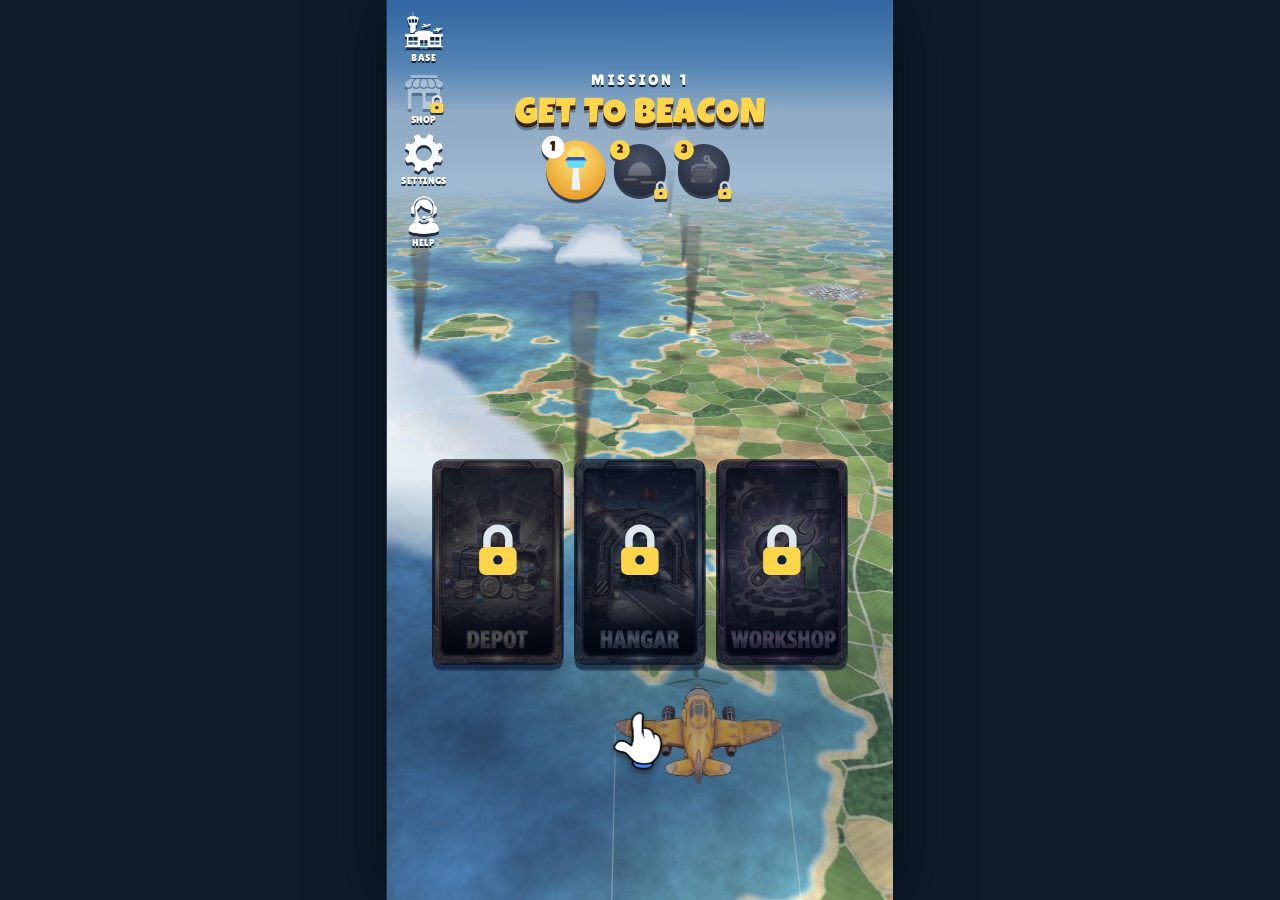
==== commit 4db0cadf: "Deploy 24d4166a5f0976f92938781077a19f3ebfe78e82" ====
--- a/index.html
+++ b/index.html
@@ -9,12 +9,12 @@
 <meta name="apple-mobile-web-app-status-bar-style" content="black-translucent">
 <link rel="icon" href="data:,">
 <title>Jetcraft: Invasion Earth</title>
-<link rel="preload" href="assets/terrain.jpg?v=__BUILD__" as="image" crossorigin>
+<link rel="preload" href="assets/terrain.jpg?v=24d4166" as="image" crossorigin>
 <link rel="preload" href="fonts/nunito.woff2" as="font" type="font/woff2" crossorigin>
 <link rel="preload" href="fonts/lilita.woff2" as="font" type="font/woff2" crossorigin>
 <link rel="preload" href="fonts/luckiest.woff2" as="font" type="font/woff2" crossorigin>
-<link rel="stylesheet" href="style.css?v=__BUILD__">
-<link rel="stylesheet" href="meta.css?v=__BUILD__">
+<link rel="stylesheet" href="style.css?v=24d4166">
+<link rel="stylesheet" href="meta.css?v=24d4166">
 </head>
 <body>
 <div id="wrap">
@@ -45,10 +45,10 @@
   <div id="start" class="screen">
     <!-- round 15: the home screen: Base, Shop, Settings and Help top left (Bupé's white icons on a hard drop shadow), the bank top right, the mission and its medallions, Bupé's Depot, Hangar and Workshop cards -->
     <div id="t-left" class="t-ui">
-      <button class="t-ico" id="tb-base" data-open="base" aria-label="Base"><img class="t-glyph" src="assets/ico_base.png?v=__BUILD__" alt=""><span>BASE</span></button>
-      <button class="t-ico" id="tb-store" data-open="store" aria-label="Shop"><img class="t-glyph" src="assets/ico_shop.png?v=__BUILD__" alt=""><span>SHOP</span></button>
-      <button class="t-ico" id="tb-settings" data-open="settings" aria-label="Settings"><img class="t-glyph" src="assets/ico_settings.png?v=__BUILD__" alt=""><span>SETTINGS</span></button>
-      <button class="t-ico" id="tb-help" data-open="help" aria-label="Help"><img class="t-glyph" src="assets/ico_help.png?v=__BUILD__" alt=""><span>HELP</span></button>
+      <button class="t-ico" id="tb-base" data-open="base" aria-label="Base"><img class="t-glyph" src="assets/ico_base.png?v=24d4166" alt=""><span>BASE</span></button>
+      <button class="t-ico" id="tb-store" data-open="store" aria-label="Shop"><img class="t-glyph" src="assets/ico_shop.png?v=24d4166" alt=""><span>SHOP</span></button>
+      <button class="t-ico" id="tb-settings" data-open="settings" aria-label="Settings"><img class="t-glyph" src="assets/ico_settings.png?v=24d4166" alt=""><span>SETTINGS</span></button>
+      <button class="t-ico" id="tb-help" data-open="help" aria-label="Help"><img class="t-glyph" src="assets/ico_help.png?v=24d4166" alt=""><span>HELP</span></button>
     </div>
     <div id="t-bank" class="t-ui">
       <span class="t-pill coins" id="tbk-coins"><i class="ico coin"></i><b>0</b></span>
@@ -63,9 +63,9 @@
     </div>
     <div class="spacer"></div>
     <div id="t-cards" class="t-ui">
-      <button class="t-card depot" id="tc-depot" data-open="depot" aria-label="Depot"><img class="tc-img" src="assets/card_depot.webp?v=__BUILD__" alt=""><i class="tc-glint"></i><i class="tc-lock"></i></button>
-      <button class="t-card hangar" id="tc-hangar" data-open="hangar" aria-label="Hangar"><img class="tc-img" src="assets/card_hangar.webp?v=__BUILD__" alt=""><i class="tc-glint"></i><i class="tc-lock"></i></button>
-      <button class="t-card workshop" id="tc-workshop" data-open="workshop" aria-label="Workshop"><img class="tc-img" src="assets/card_workshop.webp?v=__BUILD__" alt=""><i class="tc-glint"></i><i class="tc-lock"></i><i class="tc-badge" id="tc-ws-badge"></i></button>
+      <button class="t-card depot" id="tc-depot" data-open="depot" aria-label="Depot"><img class="tc-img" src="assets/card_depot.webp?v=24d4166" alt=""><i class="tc-glint"></i><i class="tc-lock"></i></button>
+      <button class="t-card hangar" id="tc-hangar" data-open="hangar" aria-label="Hangar"><img class="tc-img" src="assets/card_hangar.webp?v=24d4166" alt=""><i class="tc-glint"></i><i class="tc-lock"></i></button>
+      <button class="t-card workshop" id="tc-workshop" data-open="workshop" aria-label="Workshop"><img class="tc-img" src="assets/card_workshop.webp?v=24d4166" alt=""><i class="tc-glint"></i><i class="tc-lock"></i><i class="tc-badge" id="tc-ws-badge"></i></button>
     </div>
     <div id="steerhand" aria-hidden="true"><div class="sh"></div></div>
     <div id="loading">Loading…</div>
@@ -108,8 +108,8 @@
   <div id="story" class="hidden"></div>
   <div id="fade"></div>
 </div>
-<script type="module" src="meta.js?v=__BUILD__"></script>
-<script type="module" src="story.js?v=__BUILD__"></script>
-<script type="module" src="game.js?v=__BUILD__"></script>
+<script type="module" src="meta.js?v=24d4166"></script>
+<script type="module" src="story.js?v=24d4166"></script>
+<script type="module" src="game.js?v=24d4166"></script>
 </body>
 </html>
